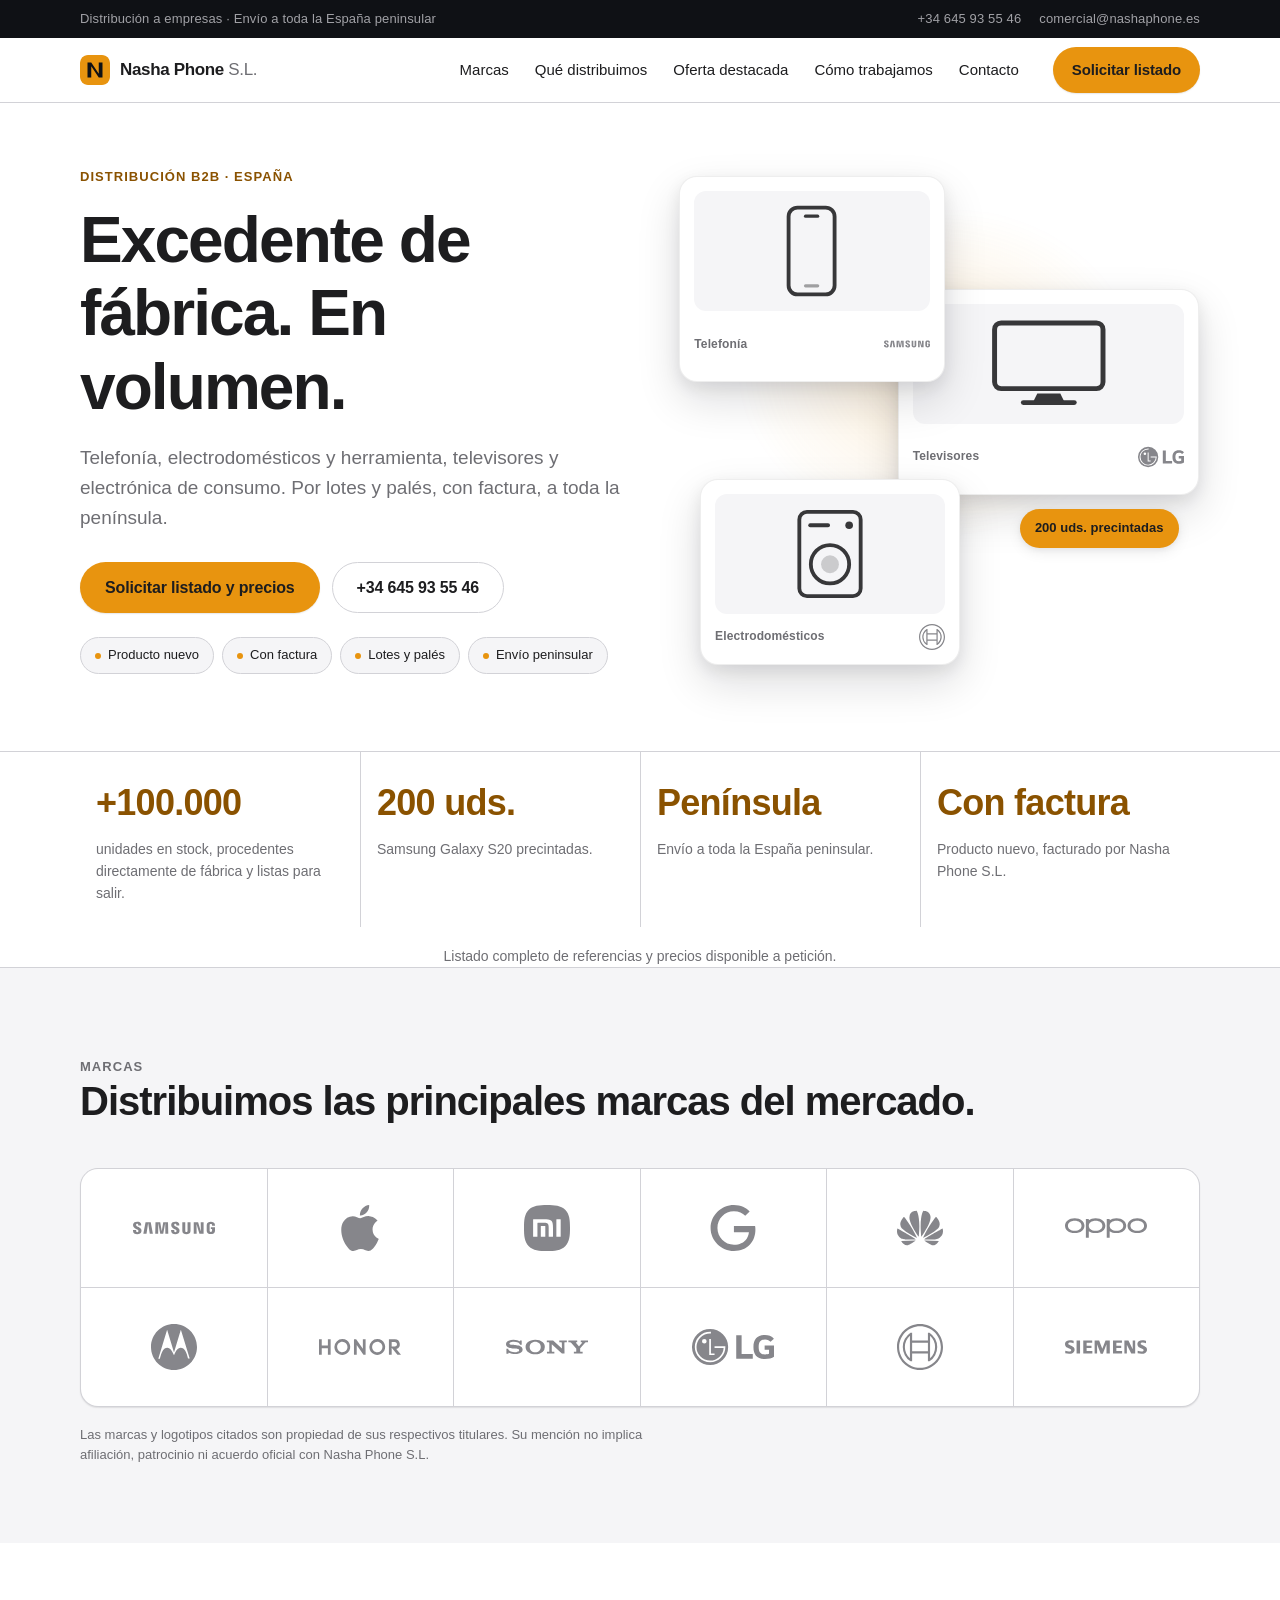
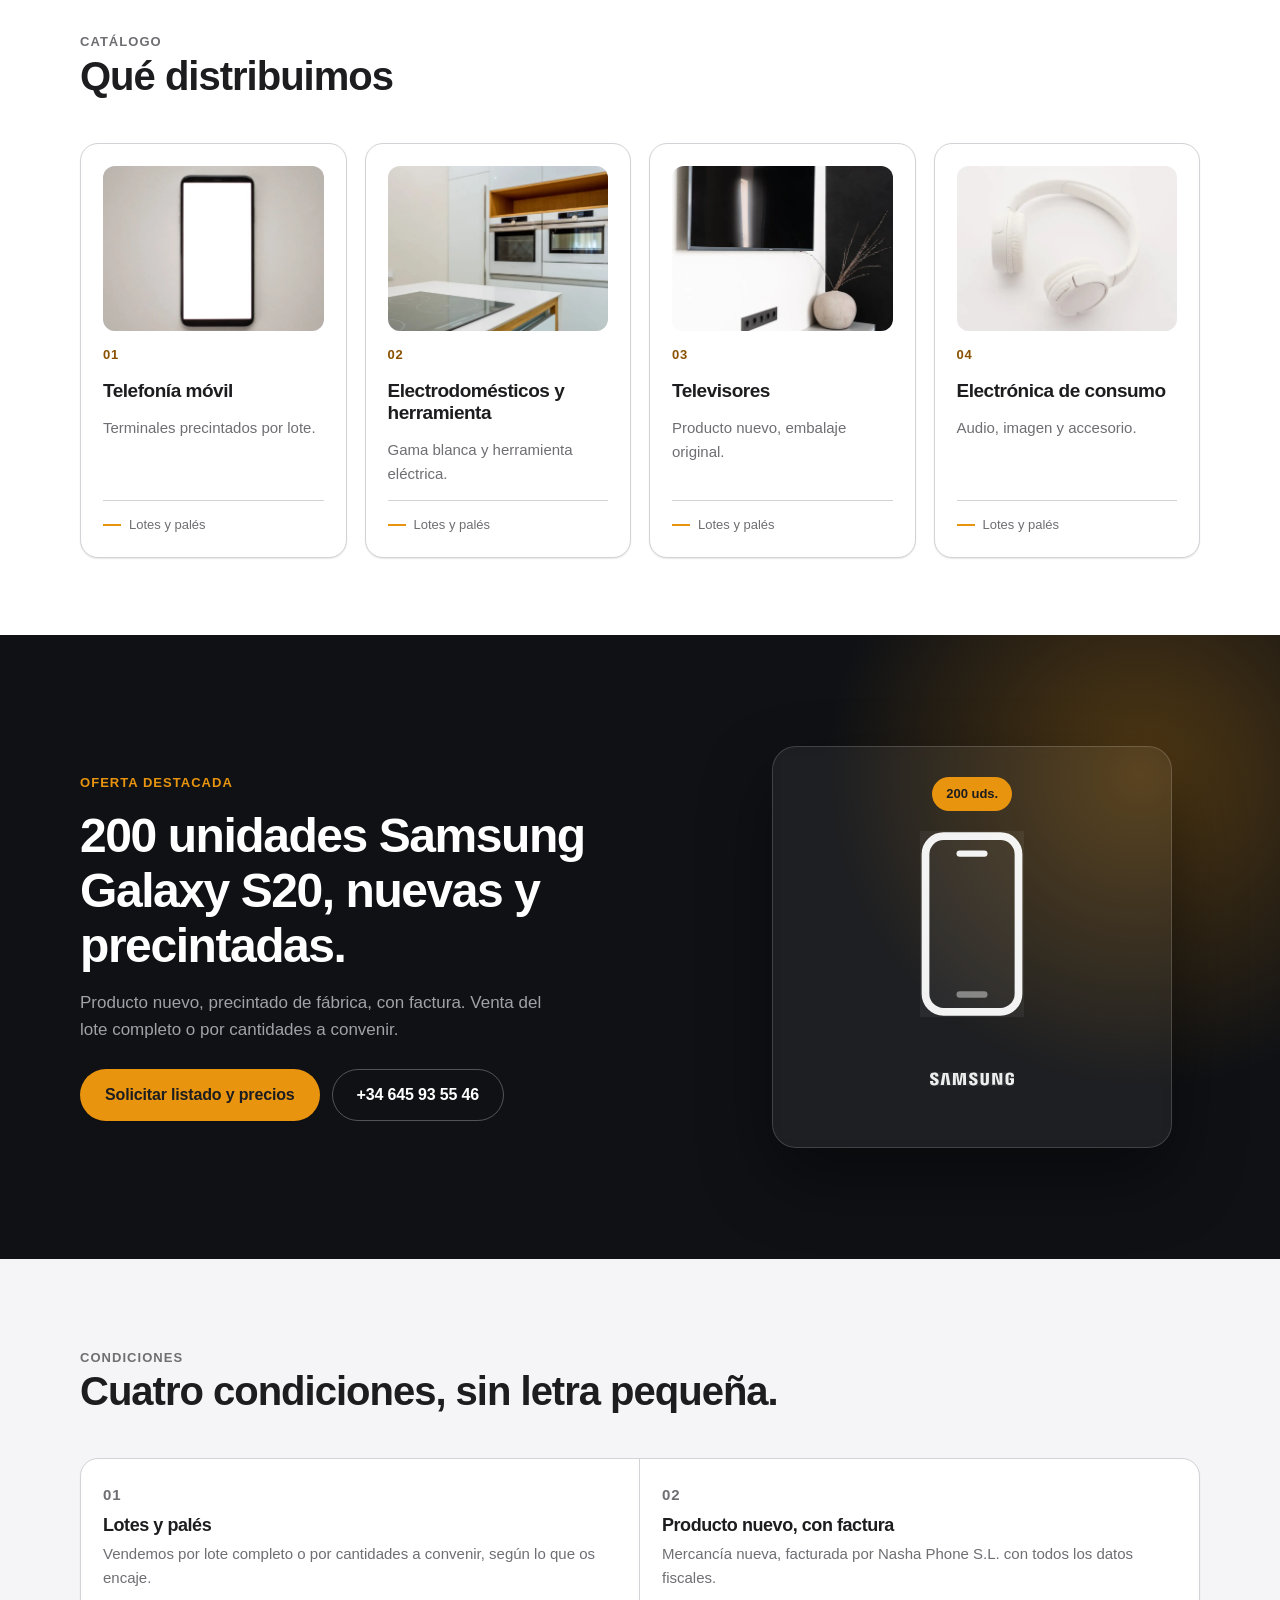
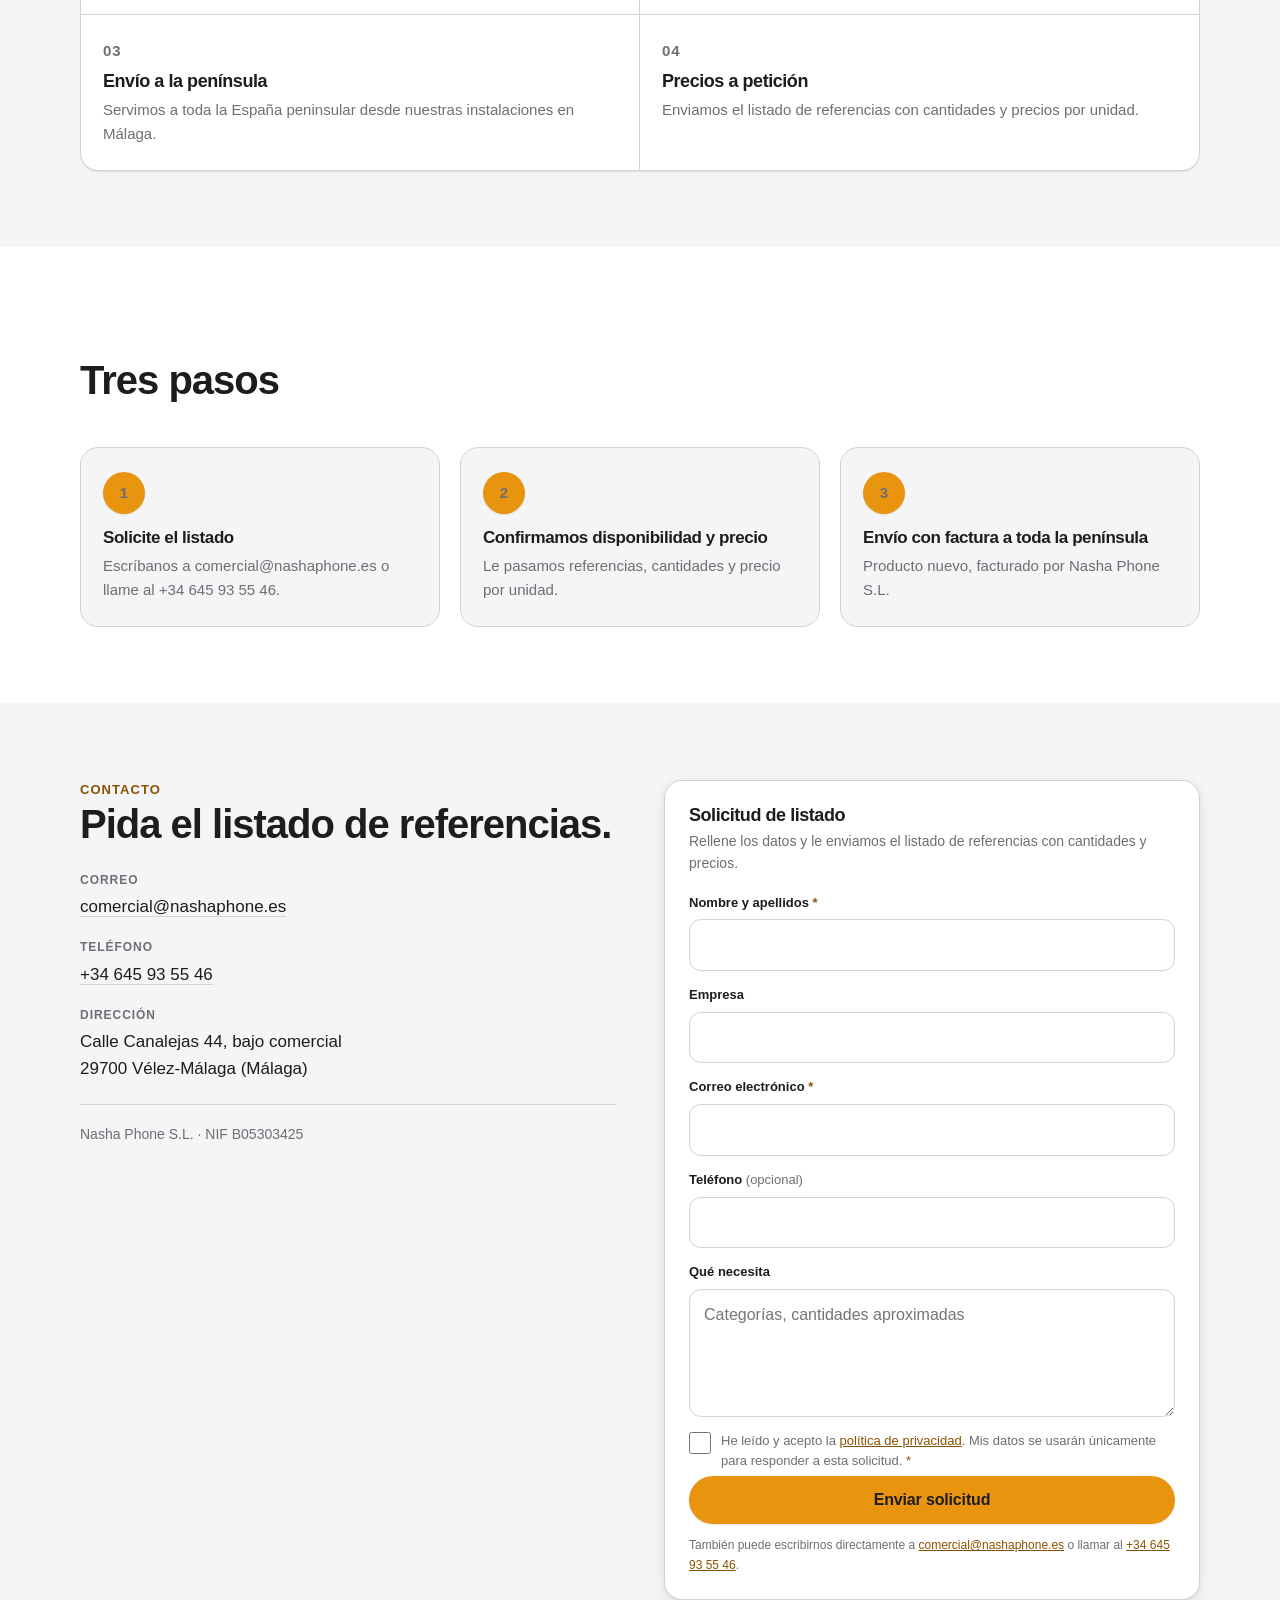
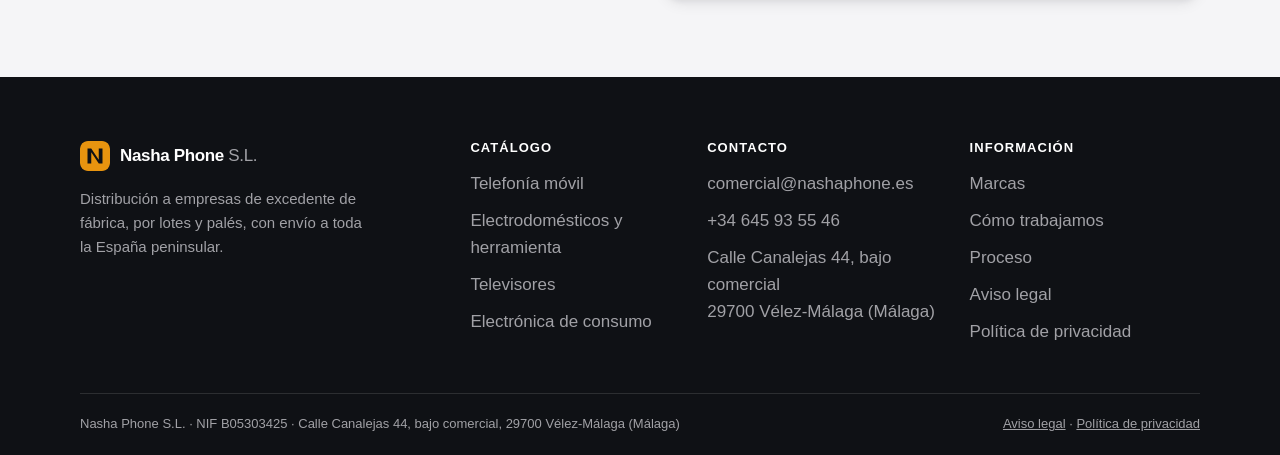
==== index.html @ 33c2cbf5 "Add category photography and a contact form that delivers Two additions. Layout, palette, type and s" ====
<!DOCTYPE html>
<html lang="es">
<head>
<meta charset="utf-8">
<meta name="viewport" content="width=device-width, initial-scale=1">
<title>Nasha Phone S.L. — Excedente de fábrica en volumen | Distribución B2B en España</title>
<meta name="description" content="Distribución B2B de excedente de fábrica en España: telefonía, electrodomésticos y herramienta, televisores y electrónica de consumo. Por lotes y palés, producto nuevo con factura, envío a toda la península.">
<meta name="theme-color" content="#0F1115">
<link rel="icon" href="favicon.svg" type="image/svg+xml">
<link rel="stylesheet" href="styles.css">

<meta property="og:type" content="website">
<meta property="og:locale" content="es_ES">
<meta property="og:site_name" content="Nasha Phone S.L.">
<meta property="og:title" content="Nasha Phone S.L. — Excedente de fábrica. En volumen.">
<meta property="og:description" content="Telefonía, electrodomésticos y herramienta, televisores y electrónica de consumo. Por lotes y palés, con factura, a toda la península.">
<meta property="og:url" content="https://srpeters.github.io/nashaphone-web/">
<meta property="og:image" content="https://srpeters.github.io/nashaphone-web/og-image.png">
<meta property="og:image:width" content="1200">
<meta property="og:image:height" content="630">
<meta property="og:image:alt" content="Nasha Phone S.L., distribución B2B de excedente de fábrica.">
<meta name="twitter:card" content="summary_large_image">

<script>document.documentElement.classList.add('js');</script>
</head>
<body>

<a class="skip-link" href="#main">Saltar al contenido</a>

<svg class="sprite" aria-hidden="true" focusable="false"><defs>
  <symbol id="dev-phone" viewBox="0 0 48 72">
    <rect x="6" y="2" width="36" height="68" rx="7" fill="none" stroke="currentColor" stroke-width="3"/>
    <rect x="18" y="7.5" width="12" height="2.5" rx="1.25" fill="currentColor"/>
    <rect x="18" y="62" width="12" height="2.5" rx="1.25" fill="currentColor" opacity=".45"/>
  </symbol>
  <symbol id="dev-tv" viewBox="0 0 72 56">
    <rect x="3" y="3" width="66" height="40" rx="4" fill="none" stroke="currentColor" stroke-width="3"/>
    <path d="M29 46h14l3 6H26z" fill="currentColor"/>
    <rect x="19" y="50" width="34" height="3" rx="1.5" fill="currentColor"/>
  </symbol>
  <symbol id="dev-washer" viewBox="0 0 56 72">
    <rect x="4" y="3" width="48" height="66" rx="6" fill="none" stroke="currentColor" stroke-width="3"/>
    <circle cx="28" cy="44" r="15" fill="none" stroke="currentColor" stroke-width="3"/>
    <circle cx="28" cy="44" r="7" fill="currentColor" opacity=".22"/>
    <rect x="11" y="12" width="17" height="3" rx="1.5" fill="currentColor"/>
    <circle cx="43" cy="13.5" r="3" fill="currentColor"/>
  </symbol>
</defs></svg>

<div class="utility">
  <div class="wrap utility__inner">
    <span class="utility__claim">Distribución a empresas · Envío a toda la España peninsular</span>
    <span class="utility__links">
      <a href="tel:+34645935546">+34 645 93 55 46</a>
      <a href="mailto:comercial@nashaphone.es">comercial@nashaphone.es</a>
    </span>
  </div>
</div>

<header class="site-header" id="top">
  <div class="wrap site-header__inner">
    <a class="brandmark" href="index.html">
      <svg class="brandmark__glyph" viewBox="0 0 64 64" role="img" aria-label="Nasha Phone">
        <rect width="64" height="64" rx="14" fill="#E8940F"/>
        <path d="M16 48V16h8l16 24V16h8v32h-8L24 24v24z" fill="#0F1115"/>
      </svg>
      <span class="brandmark__text">Nasha Phone <span>S.L.</span></span>
    </a>

    <nav class="site-nav" aria-label="Principal">
      <ul>
        <li><a href="#marcas">Marcas</a></li>
        <li><a href="#categorias">Qué distribuimos</a></li>
        <li><a href="#oferta">Oferta destacada</a></li>
        <li><a href="#condiciones">Cómo trabajamos</a></li>
        <li><a href="#contacto">Contacto</a></li>
      </ul>
    </nav>

    <a class="btn btn--accent btn--sm header-cta" href="#contacto">Solicitar listado</a>

    <button class="nav-toggle" type="button" aria-expanded="false" aria-controls="mobile-nav" aria-label="Abrir menú">
      <span></span>
    </button>
  </div>
  <nav class="mobile-nav wrap" id="mobile-nav" aria-label="Principal (móvil)">
    <a href="#marcas">Marcas</a>
    <a href="#categorias">Qué distribuimos</a>
    <a href="#oferta">Oferta destacada</a>
    <a href="#condiciones">Cómo trabajamos</a>
    <a href="#contacto">Contacto</a>
    <a class="btn btn--accent" href="#contacto">Solicitar listado</a>
  </nav>
</header>

<main id="main">

  <!-- ---------- hero ---------- -->
  <section class="hero">
    <div class="wrap hero__grid">
      <div class="hero__copy">
        <p class="eyebrow reveal">Distribución B2B · España</p>
        <h1 class="reveal">Excedente de fábrica. En volumen.</h1>
        <p class="hero__lead reveal">Telefonía, electrodomésticos y herramienta, televisores y electrónica de consumo. Por lotes y palés, con factura, a toda la península.</p>
        <div class="hero__actions reveal">
          <a class="btn btn--accent" href="#contacto">Solicitar listado y precios</a>
          <a class="btn btn--ghost" href="tel:+34645935546">+34 645 93 55 46</a>
        </div>
        <div class="hero__points reveal">
          <span class="pill">Producto nuevo</span>
          <span class="pill">Con factura</span>
          <span class="pill">Lotes y palés</span>
          <span class="pill">Envío peninsular</span>
        </div>
      </div>

      <div class="hero__visual reveal" aria-hidden="true">
        <div class="pcard pcard--phone">
          <div class="pcard__art"><svg viewBox="0 0 48 72"><use href="#dev-phone"/></svg></div>
          <div class="pcard__foot">
            <span class="pcard__label">Telefonía</span>
            <span class="pcard__logo"><svg class="brand-logo brand-logo--wide" viewBox="0 0 24 24" role="img" aria-label="Samsung"><title>Samsung</title><path d="M19.8166 10.2808l.0459 2.6934h-.023l-.7793-2.6934h-1.2837v3.3925h.8481l-.0458-2.785h.023l.8366 2.785h1.2264v-3.3925zm-16.149 0l-.6418 3.427h.9284l.4699-3.1175h.0229l.4585 3.1174h.9169l-.6304-3.4269zm5.1805 0l-.424 2.6132h-.023l-.424-2.6132H6.5788l-.0688 3.427h.8596l.023-3.0832h.0114l.573 3.0831h.8711l.5731-3.083h.023l.0228 3.083h.8596l-.0802-3.4269zm-7.2664 2.4527c.0343.0802.0229.1949.0114.2522-.0229.1146-.1031.2292-.3324.2292-.2177 0-.3438-.126-.3438-.3095v-.3323H0v.2636c0 .7679.6074.9971 1.2493.9971.6189 0 1.1346-.2178 1.2149-.7794.0458-.298.0114-.4928 0-.5616-.1605-.722-1.467-.9283-1.5588-1.3295-.0114-.0688-.0114-.1375 0-.1834.023-.1146.1032-.2292.3095-.2292.2063 0 .321.126.321.3095v.2063h.8595v-.2407c0-.745-.6762-.8596-1.1576-.8596-.6074 0-1.1117.2063-1.2034.7564-.023.149-.0344.2866.0114.4585.1376.7106 1.364.9169 1.5358 1.3524m11.152 0c.0343.0803.0228.1834.0114.2522-.023.1146-.1032.2292-.3324.2292-.2178 0-.3438-.126-.3438-.3095v-.3323h-.917v.2636c0 .7564.596.9857 1.2379.9857.6189 0 1.1232-.2063 1.2034-.7794.0459-.298.0115-.4814 0-.5616-.1375-.7106-1.4327-.9284-1.5243-1.318-.0115-.0688-.0115-.1376 0-.1835.0229-.1146.1031-.2292.3094-.2292.1948 0 .321.126.321.3095v.2063h.848v-.2407c0-.745-.6647-.8596-1.146-.8596-.6075 0-1.1004.1948-1.192.7564-.023.149-.023.2866.0114.4585.1376.7106 1.341.9054 1.513 1.3524m2.8882.4585c.2407 0 .3094-.1605.3323-.2522.0115-.0343.0115-.0917.0115-.126v-2.533h.871v2.4642c0 .0688 0 .1948-.0114.2292-.0573.6419-.5616.8482-1.192.8482-.6303 0-1.1346-.2063-1.192-.8482 0-.0344-.0114-.1604-.0114-.2292v-2.4642h.871v2.533c0 .0458 0 .0916.0115.126 0 .0917.0688.2522.3095.2522m7.1518-.0344c.2522 0 .3324-.1605.3553-.2522.0115-.0343.0115-.0917.0115-.126v-.4929h-.3553v-.5043H24v.917c0 .0687 0 .1145-.0115.2292-.0573.6303-.596.8481-1.2034.8481-.6075 0-1.1461-.2178-1.2034-.8481-.0115-.1147-.0115-.1605-.0115-.2293v-1.444c0-.0574.0115-.172.0115-.2293.0802-.6419.596-.8482 1.2034-.8482s1.1347.2063 1.2034.8482c.0115.1031.0115.2292.0115.2292v.1146h-.8596v-.1948s0-.0803-.0115-.1261c-.0114-.0802-.0802-.2521-.3438-.2521-.2521 0-.321.1604-.3438.2521-.0115.0458-.0115.1032-.0115.1605v1.5702c0 .0458 0 .0916.0115.126 0 .0917.0917.2522.3323.2522"/></svg></span>
          </div>
        </div>
        <div class="pcard pcard--tv">
          <div class="pcard__art"><svg viewBox="0 0 72 56"><use href="#dev-tv"/></svg></div>
          <div class="pcard__foot">
            <span class="pcard__label">Televisores</span>
            <span class="pcard__logo"><svg class="brand-logo brand-logo--wide" viewBox="0 0 24 24" role="img" aria-label="LG"><title>LG</title><path d="M14.522 14.078h3.27v1.33h-4.847v-6.83h1.577v5.5zm6.74-1.274h1.284v1.195c-.236.09-.698.18-1.137.18-1.42 0-1.893-.721-1.893-2.186 0-1.398.45-2.221 1.869-2.221.791 0 1.24.248 1.612.722l.982-.903c-.6-.855-1.646-1.114-2.629-1.114-2.208 0-3.368 1.205-3.368 3.504 0 2.288 1.047 3.528 3.358 3.528 1.06 0 2.096-.27 2.66-.665V11.53h-2.739v1.274zM5.291 6.709a5.29 5.29 0 1 1 0 10.582 5.291 5.291 0 1 1 0-10.582m3.16 8.457a4.445 4.445 0 0 0 1.31-3.161v-.242l-.22.001H6.596v.494h2.662l-.001.015a3.985 3.985 0 0 1-3.965 3.708 3.95 3.95 0 0 1-2.811-1.165 3.952 3.952 0 0 1-1.164-2.811c0-1.061.414-2.059 1.164-2.81a3.951 3.951 0 0 1 2.81-1.164l.252.003v-.495l-.251-.003a4.475 4.475 0 0 0-4.47 4.469c0 1.194.465 2.316 1.309 3.161a4.444 4.444 0 0 0 3.16 1.31 4.444 4.444 0 0 0 3.162-1.31m-2.91-1.297V9.644H5.04v4.72h1.556v-.495H5.543zm-1.265-3.552a.676.676 0 1 0-.675.674.676.676 0 0 0 .675-.674"/></svg></span>
          </div>
        </div>
        <div class="pcard pcard--appliance">
          <div class="pcard__art"><svg viewBox="0 0 56 72"><use href="#dev-washer"/></svg></div>
          <div class="pcard__foot">
            <span class="pcard__label">Electrodomésticos</span>
            <span class="pcard__logo"><svg class="brand-logo" viewBox="0 0 24 24" role="img" aria-label="Bosch"><title>Bosch</title><path d="M12 0C5.373 0 0 5.373 0 12s5.373 12 12 12 12-5.373 12-12C23.996 5.374 18.626.004 12 0zm0 22.88C5.991 22.88 1.12 18.009 1.12 12S5.991 1.12 12 1.12 22.88 5.991 22.88 12c-.006 6.006-4.874 10.874-10.88 10.88zm4.954-18.374h-.821v4.108h-8.24V4.506h-.847a8.978 8.978 0 0 0 0 14.988h.846v-4.108h8.24v4.108h.822a8.978 8.978 0 0 0 0-14.988zM6.747 17.876a7.86 7.86 0 0 1 0-11.752v11.752zm9.386-3.635h-8.24V9.734h8.24v4.507zm1.12 3.61V6.124a7.882 7.882 0 0 1 0 11.727z"/></svg></span>
          </div>
        </div>
        <span class="hero__badge">200 uds. precintadas</span>
      </div>
    </div>
  </section>

  <!-- ---------- stats ---------- -->
  <section class="stats" aria-label="Datos de stock">
    <div class="wrap">
      <div class="stats__grid">
        <div class="stat reveal">
          <p class="stat__figure">+100.000</p>
          <p class="stat__label">unidades en stock, procedentes directamente de fábrica y listas para salir.</p>
        </div>
        <div class="stat reveal">
          <p class="stat__figure">200 uds.</p>
          <p class="stat__label">Samsung Galaxy S20 precintadas.</p>
        </div>
        <div class="stat reveal">
          <p class="stat__figure">Península</p>
          <p class="stat__label">Envío a toda la España peninsular.</p>
        </div>
        <div class="stat reveal">
          <p class="stat__figure">Con factura</p>
          <p class="stat__label">Producto nuevo, facturado por Nasha Phone S.L.</p>
        </div>
      </div>
      <p class="stats__note">Listado completo de referencias y precios disponible a petición.</p>
    </div>
  </section>

  <!-- ---------- brand wall ---------- -->
  <section class="band band--surface" id="marcas">
    <div class="wrap">
      <div class="band-head">
        <p class="eyebrow reveal">Marcas</p>
        <h2 class="band-title reveal">Distribuimos las principales marcas del mercado.</h2>
      </div>
      <ul class="brand-wall reveal">
        <li class="brand-wall__item"><svg class="brand-logo brand-logo--wide" viewBox="0 0 24 24" role="img" aria-label="Samsung"><title>Samsung</title><path d="M19.8166 10.2808l.0459 2.6934h-.023l-.7793-2.6934h-1.2837v3.3925h.8481l-.0458-2.785h.023l.8366 2.785h1.2264v-3.3925zm-16.149 0l-.6418 3.427h.9284l.4699-3.1175h.0229l.4585 3.1174h.9169l-.6304-3.4269zm5.1805 0l-.424 2.6132h-.023l-.424-2.6132H6.5788l-.0688 3.427h.8596l.023-3.0832h.0114l.573 3.0831h.8711l.5731-3.083h.023l.0228 3.083h.8596l-.0802-3.4269zm-7.2664 2.4527c.0343.0802.0229.1949.0114.2522-.0229.1146-.1031.2292-.3324.2292-.2177 0-.3438-.126-.3438-.3095v-.3323H0v.2636c0 .7679.6074.9971 1.2493.9971.6189 0 1.1346-.2178 1.2149-.7794.0458-.298.0114-.4928 0-.5616-.1605-.722-1.467-.9283-1.5588-1.3295-.0114-.0688-.0114-.1375 0-.1834.023-.1146.1032-.2292.3095-.2292.2063 0 .321.126.321.3095v.2063h.8595v-.2407c0-.745-.6762-.8596-1.1576-.8596-.6074 0-1.1117.2063-1.2034.7564-.023.149-.0344.2866.0114.4585.1376.7106 1.364.9169 1.5358 1.3524m11.152 0c.0343.0803.0228.1834.0114.2522-.023.1146-.1032.2292-.3324.2292-.2178 0-.3438-.126-.3438-.3095v-.3323h-.917v.2636c0 .7564.596.9857 1.2379.9857.6189 0 1.1232-.2063 1.2034-.7794.0459-.298.0115-.4814 0-.5616-.1375-.7106-1.4327-.9284-1.5243-1.318-.0115-.0688-.0115-.1376 0-.1835.0229-.1146.1031-.2292.3094-.2292.1948 0 .321.126.321.3095v.2063h.848v-.2407c0-.745-.6647-.8596-1.146-.8596-.6075 0-1.1004.1948-1.192.7564-.023.149-.023.2866.0114.4585.1376.7106 1.341.9054 1.513 1.3524m2.8882.4585c.2407 0 .3094-.1605.3323-.2522.0115-.0343.0115-.0917.0115-.126v-2.533h.871v2.4642c0 .0688 0 .1948-.0114.2292-.0573.6419-.5616.8482-1.192.8482-.6303 0-1.1346-.2063-1.192-.8482 0-.0344-.0114-.1604-.0114-.2292v-2.4642h.871v2.533c0 .0458 0 .0916.0115.126 0 .0917.0688.2522.3095.2522m7.1518-.0344c.2522 0 .3324-.1605.3553-.2522.0115-.0343.0115-.0917.0115-.126v-.4929h-.3553v-.5043H24v.917c0 .0687 0 .1145-.0115.2292-.0573.6303-.596.8481-1.2034.8481-.6075 0-1.1461-.2178-1.2034-.8481-.0115-.1147-.0115-.1605-.0115-.2293v-1.444c0-.0574.0115-.172.0115-.2293.0802-.6419.596-.8482 1.2034-.8482s1.1347.2063 1.2034.8482c.0115.1031.0115.2292.0115.2292v.1146h-.8596v-.1948s0-.0803-.0115-.1261c-.0114-.0802-.0802-.2521-.3438-.2521-.2521 0-.321.1604-.3438.2521-.0115.0458-.0115.1032-.0115.1605v1.5702c0 .0458 0 .0916.0115.126 0 .0917.0917.2522.3323.2522"/></svg></li>
        <li class="brand-wall__item"><svg class="brand-logo" viewBox="0 0 24 24" role="img" aria-label="Apple"><title>Apple</title><path d="M12.152 6.896c-.948 0-2.415-1.078-3.96-1.04-2.04.027-3.91 1.183-4.961 3.014-2.117 3.675-.546 9.103 1.519 12.09 1.013 1.454 2.208 3.09 3.792 3.039 1.52-.065 2.09-.987 3.935-.987 1.831 0 2.35.987 3.96.948 1.637-.026 2.676-1.48 3.676-2.948 1.156-1.688 1.636-3.325 1.662-3.415-.039-.013-3.182-1.221-3.22-4.857-.026-3.04 2.48-4.494 2.597-4.559-1.429-2.09-3.623-2.324-4.39-2.376-2-.156-3.675 1.09-4.61 1.09zM15.53 3.83c.843-1.012 1.4-2.427 1.245-3.83-1.207.052-2.662.805-3.532 1.818-.78.896-1.454 2.338-1.273 3.714 1.338.104 2.715-.688 3.559-1.701"/></svg></li>
        <li class="brand-wall__item"><svg class="brand-logo" viewBox="0 0 24 24" role="img" aria-label="Xiaomi"><title>Xiaomi</title><path d="M12 0C8.016 0 4.756.255 2.493 2.516.23 4.776 0 8.033 0 12.012c0 3.98.23 7.235 2.494 9.497C4.757 23.77 8.017 24 12 24c3.983 0 7.243-.23 9.506-2.491C23.77 19.247 24 15.99 24 12.012c0-3.984-.233-7.243-2.502-9.504C19.234.252 15.978 0 12 0zM4.906 7.405h5.624c1.47 0 3.007.068 3.764.827.746.746.827 2.233.83 3.676v4.54a.15.15 0 0 1-.152.147h-1.947a.15.15 0 0 1-.152-.148V11.83c-.002-.806-.048-1.634-.464-2.051-.358-.36-1.026-.441-1.72-.458H7.158a.15.15 0 0 0-.151.147v6.98a.15.15 0 0 1-.152.148H4.906a.15.15 0 0 1-.15-.148V7.554a.15.15 0 0 1 .15-.149zm12.131 0h1.949a.15.15 0 0 1 .15.15v8.892a.15.15 0 0 1-.15.148h-1.949a.15.15 0 0 1-.151-.148V7.554a.15.15 0 0 1 .151-.149zM8.92 10.948h2.046c.083 0 .15.066.15.147v5.352a.15.15 0 0 1-.15.148H8.92a.15.15 0 0 1-.152-.148v-5.352a.15.15 0 0 1 .152-.147Z"/></svg></li>
        <li class="brand-wall__item"><svg class="brand-logo" viewBox="0 0 24 24" role="img" aria-label="Google"><title>Google</title><path d="M12.48 10.92v3.28h7.84c-.24 1.84-.853 3.187-1.787 4.133-1.147 1.147-2.933 2.4-6.053 2.4-4.827 0-8.6-3.893-8.6-8.72s3.773-8.72 8.6-8.72c2.6 0 4.507 1.027 5.907 2.347l2.307-2.307C18.747 1.44 16.133 0 12.48 0 5.867 0 .307 5.387.307 12s5.56 12 12.173 12c3.573 0 6.267-1.173 8.373-3.36 2.16-2.16 2.84-5.213 2.84-7.667 0-.76-.053-1.467-.173-2.053H12.48z"/></svg></li>
        <li class="brand-wall__item"><svg class="brand-logo" viewBox="0 0 24 24" role="img" aria-label="Huawei"><title>Huawei</title><path d="M3.67 6.14S1.82 7.91 1.72 9.78v.35c.08 1.51 1.22 2.4 1.22 2.4 1.83 1.79 6.26 4.04 7.3 4.55 0 0 .06.03.1-.01l.02-.04v-.04C7.52 10.8 3.67 6.14 3.67 6.14zM9.65 18.6c-.02-.08-.1-.08-.1-.08l-7.38.26c.8 1.43 2.15 2.53 3.56 2.2.96-.25 3.16-1.78 3.88-2.3.06-.05.04-.09.04-.09zm.08-.78C6.49 15.63.21 12.28.21 12.28c-.15.46-.2.9-.21 1.3v.07c0 1.07.4 1.82.4 1.82.8 1.69 2.34 2.2 2.34 2.2.7.3 1.4.31 1.4.31.12.02 4.4 0 5.54 0 .05 0 .08-.05.08-.05v-.06c0-.03-.03-.05-.03-.05zM9.06 3.19a3.42 3.42 0 00-2.57 3.15v.41c.03.6.16 1.05.16 1.05.66 2.9 3.86 7.65 4.55 8.65.05.05.1.03.1.03a.1.1 0 00.06-.1c1.06-10.6-1.11-13.42-1.11-13.42-.32.02-1.19.23-1.19.23zm8.299 2.27s-.49-1.8-2.44-2.28c0 0-.57-.14-1.17-.22 0 0-2.18 2.81-1.12 13.43.01.07.06.08.06.08.07.03.1-.03.1-.03.72-1.03 3.9-5.76 4.55-8.64 0 0 .36-1.4.02-2.34zm-2.92 13.07s-.07 0-.09.05c0 0-.01.07.03.1.7.51 2.85 2 3.88 2.3 0 0 .16.05.43.06h.14c.69-.02 1.9-.37 3-2.26l-7.4-.25zm7.83-8.41c.14-2.06-1.94-3.97-1.94-3.98 0 0-3.85 4.66-6.67 10.8 0 0-.03.08.02.13l.04.01h.06c1.06-.53 5.46-2.77 7.28-4.54 0 0 1.15-.93 1.21-2.42zm1.52 2.14s-6.28 3.37-9.52 5.55c0 0-.05.04-.03.11 0 0 .03.06.07.06 1.16 0 5.56 0 5.67-.02 0 0 .57-.02 1.27-.29 0 0 1.56-.5 2.37-2.27 0 0 .73-1.45.17-3.14z"/></svg></li>
        <li class="brand-wall__item"><svg class="brand-logo brand-logo--wide" viewBox="0 0 24 24" role="img" aria-label="OPPO"><title>OPPO</title><path d="M2.85 12.786h-.001C1.639 12.774.858 12.2.858 11.321s.781-1.452 1.99-1.465c1.21.013 1.992.588 1.992 1.465s-.782 1.453-1.99 1.465zm.034-3.638h-.073C1.156 9.175 0 10.068 0 11.32s1.156 2.147 2.811 2.174h.073c1.655-.027 2.811-.921 2.811-2.174S4.54 9.175 2.885 9.148zm18.27 3.638c-1.21-.012-1.992-.587-1.992-1.465s.782-1.452 1.991-1.465c1.21.013 1.991.588 1.991 1.465s-.781 1.453-1.99 1.465zm.035-3.638h-.073c-1.655.027-2.811.92-2.811 2.173s1.156 2.147 2.81 2.174h.074C22.844 13.468 24 12.574 24 11.32s-1.156-2.146-2.811-2.173zm-6.126 3.638c-1.21-.012-1.99-.587-1.99-1.465s.78-1.452 1.99-1.465c1.21.013 1.991.588 1.991 1.465s-.781 1.453-1.99 1.465zm.036-3.638h-.073c-.789.013-1.464.222-1.955.574v-.37h-.857v5.5h.857v-1.931c.49.351 1.166.56 1.954.574h.074c1.655-.027 2.81-.921 2.81-2.174s-1.155-2.146-2.81-2.173zm-6.144 3.638c-1.21-.012-1.99-.587-1.99-1.465s.78-1.452 1.99-1.465c1.21.013 1.991.588 1.991 1.465s-.781 1.453-1.99 1.465zm.037-3.638H8.92c-.789.013-1.464.222-1.955.574v-.37h-.856v5.5h.856v-1.931c.491.351 1.166.56 1.955.574a3.728 3.728 0 0 0 .073 0c1.655-.027 2.811-.921 2.811-2.174s-1.156-2.146-2.81-2.173z"/></svg></li>
        <li class="brand-wall__item"><svg class="brand-logo" viewBox="0 0 24 24" role="img" aria-label="Motorola"><title>Motorola</title><path d="M12 0C5.373 0 0 5.373 0 12s5.373 12 12 12 12-5.373 12-12C24.002 5.375 18.632.002 12.007 0H12zm7.327 18.065s-.581-2.627-1.528-4.197c-.514-.857-1.308-1.553-2.368-1.532-.745 0-1.399.423-2.2 1.553-.469.77-.882 1.573-1.235 2.403 0 0-.29-.675-.63-1.343a8.038 8.038 0 0 0-.605-1.049c-.804-1.13-1.455-1.539-2.2-1.553-1.049-.021-1.854.675-2.364 1.528-.948 1.574-1.528 4.197-1.528 4.197h-.864l4.606-15.12 3.56 11.804.024.021.024-.021 3.56-11.804 4.61 15.113h-.862z"/></svg></li>
        <li class="brand-wall__item"><svg class="brand-logo brand-logo--wide" viewBox="0 0 24 24" role="img" aria-label="Honor"><title>Honor</title><path d="M2.601 9.753v1.823H.807V9.753H0v4.498h.807v-1.874h1.794v1.874h.807V9.753h-.807Zm18.671.801h.898c.369 0 .667.297.667.662a.665.665 0 0 1-.667.663h-.898v-1.325Zm-.806-.801v4.498h.806v-2.002l1.68 2.002H24l-1.376-1.64a1.462 1.462 0 0 0-.444-2.858h-1.716.002Zm-7.63-.014v2.807l-1.959-2.807h-.644v4.498h.807v-2.82l1.968 2.82h.633V9.739h-.805Zm-7.532 2.26c0-.832.68-1.506 1.517-1.506A1.51 1.51 0 0 1 8.337 12c0 .832-.679 1.506-1.516 1.506-.403 0-.789-.159-1.073-.441A1.504 1.504 0 0 1 5.304 12v-.001ZM4.497 12c0 .933.566 1.774 1.434 2.132.869.357 1.868.16 2.533-.5.664-.66.863-1.653.503-2.515a2.324 2.324 0 0 0-2.146-1.425 2.316 2.316 0 0 0-2.323 2.307L4.497 12Zm11.04-.001a1.513 1.513 0 0 1 1.518-1.506c.838 0 1.516.675 1.516 1.507a1.513 1.513 0 0 1-1.518 1.506c-.402 0-.788-.159-1.072-.441a1.5 1.5 0 0 1-.444-1.066ZM14.73 12c0 .933.566 1.774 1.434 2.132.868.357 1.868.16 2.532-.5.665-.66.864-1.653.504-2.515a2.325 2.325 0 0 0-2.147-1.425 2.316 2.316 0 0 0-2.323 2.307V12Z"/></svg></li>
        <li class="brand-wall__item"><svg class="brand-logo brand-logo--wide" viewBox="0 0 24 24" role="img" aria-label="Sony"><title>Sony</title><path d="M8.5505 9.8881c.921 0 1.6574.2303 2.2209.7423.3848.3485.5999.8454.5939 1.3665a1.9081 1.9081 0 0 1-.5939 1.3726c-.5272.4848-1.3483.7423-2.221.7423-.8725 0-1.6785-.2575-2.2148-.7423-.3908-.3485-.609-.8484-.603-1.3726 0-.518.2182-1.015.603-1.3665.5-.4545 1.3847-.7423 2.2149-.7423zm.003 3.6692c.4606 0 .8878-.1606 1.1878-.4575.2999-.2999.4332-.6605.4332-1.1029 0-.4242-.1484-.821-.4333-1.1029-.2938-.2908-.7332-.4545-1.1877-.4545s-.8938.1637-1.1907.4545c-.2848.2818-.4333.6787-.4333 1.103-.006.409.1485.806.4333 1.1029.2969.2939.7332.4575 1.1907.4575zm-4.8418-1.9665c.1605.0424.315.094.4666.1636a1.352 1.352 0 0 1 .3787.2576c.197.206.309.4817.306.7665a.9643.9643 0 0 1-.3787.7788 2.0662 2.0662 0 0 1-.709.3485 3.7231 3.7231 0 0 1-1.1938.1697c-.352 0-.5467-.0406-.8138-.0962l-.077-.016c-.294-.0666-.5817-.1575-.8575-.2787a.0695.0695 0 0 0-.0424-.0121c-.0454 0-.0818.0394-.0818.0848v.203H.1212v-1.4786h.5242a.7559.7559 0 0 0 .1363.418c.2121.2607.4394.3607.6575.4395.3666.1212.7514.1848 1.1362.1969.5526 0 .8756-.134.9455-.163l.009-.0037.0062-.0023c.0616-.0226.3119-.1143.3119-.3916 0-.2743-.2338-.334-.387-.373l-.022-.0058c-.1708-.046-.562-.0872-.9897-.1323l-.1526-.016c-.4848-.0515-.9696-.1273-1.1968-.1758-.4977-.1097-.6942-.2917-.816-.4045l-.0082-.0076A1.0192 1.0192 0 0 1 0 11.1608c0-.497.3394-.797.7575-.9817.4454-.2.9756-.288 1.4392-.288.8211.0031 1.4877.2697 1.727.394.097.0515.1455-.0121.1455-.0606v-.1484h.5272v1.2876h-.4727a.9056.9056 0 0 0-.2939-.4909 1.289 1.289 0 0 0-.297-.1787c-.3968-.1667-.821-.2515-1.2513-.2455-.4423 0-.8665.085-1.0786.2153-.1333.0818-.2.1848-.2.306 0 .1727.1454.2424.2182.2636.1967.0597.6328.103.972.1369.0736.0073.1426.0142.2036.0206.3272.0334 1.012.1243 1.315.2zm18.1673-.9966v-.4787H24v.4696h-.4757c-.1727 0-.2424.0334-.3727.1788l-1.4271 1.63a.098.098 0 0 0-.0182.0698v.7423a1.106 1.106 0 0 0 .0121.103.1496.1496 0 0 0 .1.0909.9368.9368 0 0 0 .1303.009h.4848v.4698h-2.5724v-.4697h.4606a.9343.9343 0 0 0 .1302-.0091.1627.1627 0 0 0 .1031-.091.5626.5626 0 0 0 .009-.1v-.7422c0-.0242 0-.0242-.0333-.0636a606.7592 606.7592 0 0 0-1.4119-1.6028c-.0758-.0788-.2061-.2061-.406-.2061h-.4576v-.4696h2.5876v.4696h-.3121c-.0697 0-.1182.0697-.0576.1455 0 0 .8696 1.0392.8787 1.0513.0091.0122.0152.0122.0273.003.0121-.009.8938-1.0453.8999-1.0543a.0912.0912 0 0 0-.0182-.1273.1095.1095 0 0 0-.0606-.0182zm-6.284-.0031h.4848c.2212 0 .2606.0848.2636.2909l.0273 1.5664-2.5815-2.324H11.944v.4697h.412c.297 0 .3182.1636.3182.309v2.2138c.0004.1285.0009.295-.1818.295h-.506v.4667h2.1634v-.4697h-.5273c-.212 0-.2211-.097-.2242-.303v-1.8816l2.9724 2.6511h.7575l-.0394-2.9966c.003-.218.0182-.2908.2424-.2908h.4726v-.4697H15.595Z"/></svg></li>
        <li class="brand-wall__item"><svg class="brand-logo brand-logo--wide" viewBox="0 0 24 24" role="img" aria-label="LG"><title>LG</title><path d="M14.522 14.078h3.27v1.33h-4.847v-6.83h1.577v5.5zm6.74-1.274h1.284v1.195c-.236.09-.698.18-1.137.18-1.42 0-1.893-.721-1.893-2.186 0-1.398.45-2.221 1.869-2.221.791 0 1.24.248 1.612.722l.982-.903c-.6-.855-1.646-1.114-2.629-1.114-2.208 0-3.368 1.205-3.368 3.504 0 2.288 1.047 3.528 3.358 3.528 1.06 0 2.096-.27 2.66-.665V11.53h-2.739v1.274zM5.291 6.709a5.29 5.29 0 1 1 0 10.582 5.291 5.291 0 1 1 0-10.582m3.16 8.457a4.445 4.445 0 0 0 1.31-3.161v-.242l-.22.001H6.596v.494h2.662l-.001.015a3.985 3.985 0 0 1-3.965 3.708 3.95 3.95 0 0 1-2.811-1.165 3.952 3.952 0 0 1-1.164-2.811c0-1.061.414-2.059 1.164-2.81a3.951 3.951 0 0 1 2.81-1.164l.252.003v-.495l-.251-.003a4.475 4.475 0 0 0-4.47 4.469c0 1.194.465 2.316 1.309 3.161a4.444 4.444 0 0 0 3.16 1.31 4.444 4.444 0 0 0 3.162-1.31m-2.91-1.297V9.644H5.04v4.72h1.556v-.495H5.543zm-1.265-3.552a.676.676 0 1 0-.675.674.676.676 0 0 0 .675-.674"/></svg></li>
        <li class="brand-wall__item"><svg class="brand-logo" viewBox="0 0 24 24" role="img" aria-label="Bosch"><title>Bosch</title><path d="M12 0C5.373 0 0 5.373 0 12s5.373 12 12 12 12-5.373 12-12C23.996 5.374 18.626.004 12 0zm0 22.88C5.991 22.88 1.12 18.009 1.12 12S5.991 1.12 12 1.12 22.88 5.991 22.88 12c-.006 6.006-4.874 10.874-10.88 10.88zm4.954-18.374h-.821v4.108h-8.24V4.506h-.847a8.978 8.978 0 0 0 0 14.988h.846v-4.108h8.24v4.108h.822a8.978 8.978 0 0 0 0-14.988zM6.747 17.876a7.86 7.86 0 0 1 0-11.752v11.752zm9.386-3.635h-8.24V9.734h8.24v4.507zm1.12 3.61V6.124a7.882 7.882 0 0 1 0 11.727z"/></svg></li>
        <li class="brand-wall__item"><svg class="brand-logo brand-logo--wide" viewBox="0 0 24 24" role="img" aria-label="Siemens"><title>Siemens</title><path d="M1.478 10.016c.24 0 .59.046 1.046.14v.726a2.465 2.465 0 0 0-.946-.213c-.41 0-.615.118-.615.354 0 .088.041.16.124.216.069.045.258.14.568.286.446.208.743.388.89.541.176.182.264.417.264.705 0 .415-.172.73-.516.949-.279.176-.64.264-1.085.264-.375 0-.753-.046-1.133-.139v-.755c.41.135.774.203 1.09.203.437 0 .655-.121.655-.362a.302.302 0 0 0-.095-.227c-.065-.065-.232-.155-.5-.27-.481-.208-.795-.384-.94-.53a.999.999 0 0 1-.284-.73c0-.377.137-.666.413-.864.272-.196.626-.294 1.064-.294zm21.19 0c.246 0 .565.04.956.123l.09.016v.727a2.471 2.471 0 0 0-.948-.213c-.409 0-.612.118-.612.354 0 .088.04.16.123.216.066.043.256.139.57.286.443.208.74.388.889.541.176.182.264.417.264.705 0 .415-.172.73-.514.949-.28.176-.643.264-1.087.264-.376 0-.754-.046-1.134-.139v-.755c.407.135.77.203 1.09.203.437 0 .655-.121.655-.362 0-.09-.03-.166-.092-.227-.066-.065-.233-.155-.503-.27-.48-.206-.793-.382-.94-.53a.997.997 0 0 1-.284-.732c0-.376.137-.664.413-.862.272-.196.627-.294 1.064-.294zm-12.674.066l.92 2.444.942-2.444h1.257v3.825h-.968v-2.708l-1.072 2.747h-.632l-1.052-2.747v2.708H8.67v-3.825zm-5.587 0v3.825H3.386v-3.825zm3.554 0v.692H6.327v.864H7.75v.63H6.327v.908h1.677v.73h-2.66v-3.824zm8.707 0v.692h-1.634v.864h1.422v.63h-1.422v.908h1.677v.73H14.05v-3.824zm1.898 0l1.255 2.56v-2.56h.719v3.825h-1.15l-1.288-2.595v2.595h-.72v-3.825z"/></svg></li>
      </ul>
      <p class="brand-note reveal">Las marcas y logotipos citados son propiedad de sus respectivos titulares. Su mención no implica afiliación, patrocinio ni acuerdo oficial con Nasha Phone S.L.</p>
    </div>
  </section>

  <!-- ---------- categories ---------- -->
  <section class="band" id="categorias">
    <div class="wrap">
      <div class="band-head">
        <p class="eyebrow reveal">Catálogo</p>
        <h2 class="band-title reveal">Qué distribuimos</h2>
      </div>
      <div class="cards">
        <article class="card reveal">
          <div class="card__art">
            <picture>
              <source srcset="assets/img/telefonia.webp" type="image/webp">
              <img src="assets/img/telefonia.jpg" width="900" height="675"
                   loading="lazy" decoding="async"
                   alt="Teléfono móvil nuevo, con la pantalla en blanco, sobre un fondo neutro.">
            </picture>
          </div>
          <p class="card__num">01</p>
          <h3>Telefonía móvil</h3>
          <p class="card__text">Terminales precintados por lote.</p>
          <div class="card__rule"></div>
          <p class="card__foot">Lotes y palés</p>
        </article>
        <article class="card reveal">
          <div class="card__art">
            <picture>
              <source srcset="assets/img/electrodomesticos.webp" type="image/webp">
              <img src="assets/img/electrodomesticos.jpg" width="900" height="675"
                   loading="lazy" decoding="async"
                   alt="Hornos y placa de cocina empotrados, nuevos, en una cocina blanca.">
            </picture>
          </div>
          <p class="card__num">02</p>
          <h3>Electrodomésticos y herramienta</h3>
          <p class="card__text">Gama blanca y herramienta eléctrica.</p>
          <div class="card__rule"></div>
          <p class="card__foot">Lotes y palés</p>
        </article>
        <article class="card reveal">
          <div class="card__art">
            <picture>
              <source srcset="assets/img/televisores.webp" type="image/webp">
              <img src="assets/img/televisores.jpg" width="900" height="675"
                   loading="lazy" decoding="async"
                   alt="Televisor de pantalla plana apagado, montado en una pared clara.">
            </picture>
          </div>
          <p class="card__num">03</p>
          <h3>Televisores</h3>
          <p class="card__text">Producto nuevo, embalaje original.</p>
          <div class="card__rule"></div>
          <p class="card__foot">Lotes y palés</p>
        </article>
        <article class="card reveal">
          <div class="card__art">
            <picture>
              <source srcset="assets/img/electronica.webp" type="image/webp">
              <img src="assets/img/electronica.jpg" width="900" height="675"
                   loading="lazy" decoding="async"
                   alt="Auriculares de diadema blancos sobre un fondo claro.">
            </picture>
          </div>
          <p class="card__num">04</p>
          <h3>Electrónica de consumo</h3>
          <p class="card__text">Audio, imagen y accesorio.</p>
          <div class="card__rule"></div>
          <p class="card__foot">Lotes y palés</p>
        </article>
      </div>
    </div>
  </section>

  <!-- ---------- featured offer ---------- -->
  <section class="band band--ink offer" id="oferta">
    <div class="wrap offer__grid">
      <div>
        <p class="eyebrow eyebrow--on-dark reveal">Oferta destacada</p>
        <h2 class="reveal">200 unidades Samsung Galaxy S20, nuevas y precintadas.</h2>
        <p class="offer__sub reveal">Producto nuevo, precintado de fábrica, con factura. Venta del lote completo o por cantidades a convenir.</p>
        <div class="offer__actions reveal">
          <a class="btn btn--accent" href="#contacto">Solicitar listado y precios</a>
          <a class="btn btn--ghost-dark" href="tel:+34645935546">+34 645 93 55 46</a>
        </div>
      </div>
      <div class="offer__art reveal" aria-hidden="true">
        <div class="offer__frame">
          <span class="offer__tag">200 uds.</span>
          <svg class="device" viewBox="0 0 48 72"><use href="#dev-phone"/></svg>
          <svg class="brand-logo brand-logo--wide" viewBox="0 0 24 24" role="img" aria-label="Samsung"><title>Samsung</title><path d="M19.8166 10.2808l.0459 2.6934h-.023l-.7793-2.6934h-1.2837v3.3925h.8481l-.0458-2.785h.023l.8366 2.785h1.2264v-3.3925zm-16.149 0l-.6418 3.427h.9284l.4699-3.1175h.0229l.4585 3.1174h.9169l-.6304-3.4269zm5.1805 0l-.424 2.6132h-.023l-.424-2.6132H6.5788l-.0688 3.427h.8596l.023-3.0832h.0114l.573 3.0831h.8711l.5731-3.083h.023l.0228 3.083h.8596l-.0802-3.4269zm-7.2664 2.4527c.0343.0802.0229.1949.0114.2522-.0229.1146-.1031.2292-.3324.2292-.2177 0-.3438-.126-.3438-.3095v-.3323H0v.2636c0 .7679.6074.9971 1.2493.9971.6189 0 1.1346-.2178 1.2149-.7794.0458-.298.0114-.4928 0-.5616-.1605-.722-1.467-.9283-1.5588-1.3295-.0114-.0688-.0114-.1375 0-.1834.023-.1146.1032-.2292.3095-.2292.2063 0 .321.126.321.3095v.2063h.8595v-.2407c0-.745-.6762-.8596-1.1576-.8596-.6074 0-1.1117.2063-1.2034.7564-.023.149-.0344.2866.0114.4585.1376.7106 1.364.9169 1.5358 1.3524m11.152 0c.0343.0803.0228.1834.0114.2522-.023.1146-.1032.2292-.3324.2292-.2178 0-.3438-.126-.3438-.3095v-.3323h-.917v.2636c0 .7564.596.9857 1.2379.9857.6189 0 1.1232-.2063 1.2034-.7794.0459-.298.0115-.4814 0-.5616-.1375-.7106-1.4327-.9284-1.5243-1.318-.0115-.0688-.0115-.1376 0-.1835.0229-.1146.1031-.2292.3094-.2292.1948 0 .321.126.321.3095v.2063h.848v-.2407c0-.745-.6647-.8596-1.146-.8596-.6075 0-1.1004.1948-1.192.7564-.023.149-.023.2866.0114.4585.1376.7106 1.341.9054 1.513 1.3524m2.8882.4585c.2407 0 .3094-.1605.3323-.2522.0115-.0343.0115-.0917.0115-.126v-2.533h.871v2.4642c0 .0688 0 .1948-.0114.2292-.0573.6419-.5616.8482-1.192.8482-.6303 0-1.1346-.2063-1.192-.8482 0-.0344-.0114-.1604-.0114-.2292v-2.4642h.871v2.533c0 .0458 0 .0916.0115.126 0 .0917.0688.2522.3095.2522m7.1518-.0344c.2522 0 .3324-.1605.3553-.2522.0115-.0343.0115-.0917.0115-.126v-.4929h-.3553v-.5043H24v.917c0 .0687 0 .1145-.0115.2292-.0573.6303-.596.8481-1.2034.8481-.6075 0-1.1461-.2178-1.2034-.8481-.0115-.1147-.0115-.1605-.0115-.2293v-1.444c0-.0574.0115-.172.0115-.2293.0802-.6419.596-.8482 1.2034-.8482s1.1347.2063 1.2034.8482c.0115.1031.0115.2292.0115.2292v.1146h-.8596v-.1948s0-.0803-.0115-.1261c-.0114-.0802-.0802-.2521-.3438-.2521-.2521 0-.321.1604-.3438.2521-.0115.0458-.0115.1032-.0115.1605v1.5702c0 .0458 0 .0916.0115.126 0 .0917.0917.2522.3323.2522"/></svg>
        </div>
      </div>
    </div>
  </section>

  <!-- ---------- conditions ---------- -->
  <section class="band band--surface" id="condiciones">
    <div class="wrap">
      <div class="band-head">
        <p class="eyebrow reveal">Condiciones</p>
        <h2 class="band-title reveal">Cuatro condiciones, sin letra pequeña.</h2>
      </div>
      <div class="panel reveal">
        <div class="cell">
          <p class="cell__num">01</p>
          <h3>Lotes y palés</h3>
          <p>Vendemos por lote completo o por cantidades a convenir, según lo que os encaje.</p>
        </div>
        <div class="cell">
          <p class="cell__num">02</p>
          <h3>Producto nuevo, con factura</h3>
          <p>Mercancía nueva, facturada por Nasha Phone S.L. con todos los datos fiscales.</p>
        </div>
        <div class="cell">
          <p class="cell__num">03</p>
          <h3>Envío a la península</h3>
          <p>Servimos a toda la España peninsular desde nuestras instalaciones en Málaga.</p>
        </div>
        <div class="cell">
          <p class="cell__num">04</p>
          <h3>Precios a petición</h3>
          <p>Enviamos el listado de referencias con cantidades y precios por unidad.</p>
        </div>
      </div>
    </div>
  </section>

  <!-- ---------- process ---------- -->
  <section class="band" id="proceso">
    <div class="wrap">
      <div class="band-head">
        <p class="eyebrow reveal">Proceso</p>
        <h2 class="band-title reveal">Tres pasos</h2>
      </div>
      <ol class="steps">
        <li class="step reveal">
          <p class="step__num" aria-hidden="true">1</p>
          <h3>Solicite el listado</h3>
          <p>Escríbanos a comercial@nashaphone.es o llame al +34 645 93 55 46.</p>
        </li>
        <li class="step reveal">
          <p class="step__num" aria-hidden="true">2</p>
          <h3>Confirmamos disponibilidad y precio</h3>
          <p>Le pasamos referencias, cantidades y precio por unidad.</p>
        </li>
        <li class="step reveal">
          <p class="step__num" aria-hidden="true">3</p>
          <h3>Envío con factura a toda la península</h3>
          <p>Producto nuevo, facturado por Nasha Phone S.L.</p>
        </li>
      </ol>
    </div>
  </section>

  <!-- ---------- contact ---------- -->
  <section class="band band--surface" id="contacto">
    <div class="wrap contact__grid">
      <div>
        <p class="eyebrow reveal">Contacto</p>
        <h2 class="band-title reveal">Pida el listado de referencias.</h2>
        <div class="contact__list reveal">
          <div class="contact__row">
            <span class="contact__key">Correo</span>
            <span class="contact__value"><a href="mailto:comercial@nashaphone.es">comercial@nashaphone.es</a></span>
          </div>
          <div class="contact__row">
            <span class="contact__key">Teléfono</span>
            <span class="contact__value"><a href="tel:+34645935546">+34 645 93 55 46</a></span>
          </div>
          <div class="contact__row">
            <span class="contact__key">Dirección</span>
            <address class="contact__value">Calle Canalejas 44, bajo comercial<br>29700 Vélez-Málaga (Málaga)</address>
          </div>
        </div>
        <p class="contact__legal reveal">Nasha Phone S.L. · NIF B05303425</p>
      </div>

      <form class="enquiry reveal" id="enquiry" action="https://api.web3forms.com/submit" method="POST" novalidate>
        <!-- Web3Forms access key. It is public by design: it only permits
             sending mail to the inbox it was issued for, and grants no
             access to anything. Replace the placeholder with the real key
             from web3forms.com and the form starts delivering. -->
        <input type="hidden" name="access_key" value="PEGAR-AQUI-LA-ACCESS-KEY-DE-WEB3FORMS">
        <input type="hidden" name="subject" value="Solicitud de listado desde la web">
        <input type="hidden" name="from_name" value="Web Nasha Phone">

        <!-- Honeypot: hidden from sighted users and from screen readers.
             A bot fills it, a person never can. -->
        <input type="checkbox" name="botcheck" class="hp" tabindex="-1" autocomplete="off" aria-hidden="true">

        <h3>Solicitud de listado</h3>
        <p class="enquiry__hint">Rellene los datos y le enviamos el listado de referencias con cantidades y precios.</p>

        <div class="field">
          <label for="f-name">Nombre y apellidos <span class="req" aria-hidden="true">*</span></label>
          <input id="f-name" name="nombre" type="text" autocomplete="name" required
                 aria-required="true" aria-describedby="e-name">
          <p class="field__error" id="e-name" hidden></p>
        </div>
        <div class="field">
          <label for="f-company">Empresa</label>
          <input id="f-company" name="empresa" type="text" autocomplete="organization">
        </div>
        <div class="field">
          <label for="f-email">Correo electrónico <span class="req" aria-hidden="true">*</span></label>
          <input id="f-email" name="correo" type="email" autocomplete="email" inputmode="email" required
                 aria-required="true" aria-describedby="e-email">
          <p class="field__error" id="e-email" hidden></p>
        </div>
        <div class="field">
          <label for="f-phone">Teléfono <span class="field__opt">(opcional)</span></label>
          <input id="f-phone" name="telefono" type="tel" autocomplete="tel" inputmode="tel">
        </div>
        <div class="field">
          <label for="f-msg">Qué necesita</label>
          <textarea id="f-msg" name="mensaje" rows="4" placeholder="Categorías, cantidades aproximadas"></textarea>
        </div>

        <div class="consent">
          <input id="f-consent" name="consentimiento" type="checkbox" value="si" required
                 aria-required="true" aria-describedby="e-consent">
          <label for="f-consent">He leído y acepto la <a href="politica-privacidad.html">política de privacidad</a>. Mis datos se usarán únicamente para responder a esta solicitud. <span class="req" aria-hidden="true">*</span></label>
        </div>
        <p class="field__error" id="e-consent" hidden></p>

        <button class="btn btn--accent" type="submit" id="enquiry-submit">Enviar solicitud</button>
        <p class="form-status" id="form-status" role="status" aria-live="polite" hidden></p>
        <p class="enquiry__note">También puede escribirnos directamente a <a href="mailto:comercial@nashaphone.es">comercial@nashaphone.es</a> o llamar al <a href="tel:+34645935546">+34 645 93 55 46</a>.</p>
      </form>
    </div>
  </section>

</main>

<footer class="site-footer">
  <div class="wrap">
    <div class="footer__grid">
      <div class="footer">
        <a class="brandmark" href="index.html">
          <svg class="brandmark__glyph" viewBox="0 0 64 64" role="img" aria-label="Nasha Phone">
            <rect width="64" height="64" rx="14" fill="#E8940F"/>
            <path d="M16 48V16h8l16 24V16h8v32h-8L24 24v24z" fill="#0F1115"/>
          </svg>
          <span class="brandmark__text">Nasha Phone <span>S.L.</span></span>
        </a>
        <p class="footer__about" style="margin-top:16px">Distribución a empresas de excedente de fábrica, por lotes y palés, con envío a toda la España peninsular.</p>
      </div>
      <div class="footer">
        <h4>Catálogo</h4>
        <ul>
          <li><a href="#categorias">Telefonía móvil</a></li>
          <li><a href="#categorias">Electrodomésticos y herramienta</a></li>
          <li><a href="#categorias">Televisores</a></li>
          <li><a href="#categorias">Electrónica de consumo</a></li>
        </ul>
      </div>
      <div class="footer">
        <h4>Contacto</h4>
        <ul>
          <li><a href="mailto:comercial@nashaphone.es">comercial@nashaphone.es</a></li>
          <li><a href="tel:+34645935546">+34 645 93 55 46</a></li>
          <li><address>Calle Canalejas 44, bajo comercial<br>29700 Vélez-Málaga (Málaga)</address></li>
        </ul>
      </div>
      <div class="footer">
        <h4>Información</h4>
        <ul>
          <li><a href="#marcas">Marcas</a></li>
          <li><a href="#condiciones">Cómo trabajamos</a></li>
          <li><a href="#proceso">Proceso</a></li>
          <li><a href="aviso-legal.html">Aviso legal</a></li>
          <li><a href="politica-privacidad.html">Política de privacidad</a></li>
        </ul>
      </div>
    </div>
    <div class="footer__bottom">
      <span>Nasha Phone S.L. · NIF B05303425 · Calle Canalejas 44, bajo comercial, 29700 Vélez-Málaga (Málaga)</span>
      <span><a href="aviso-legal.html">Aviso legal</a> · <a href="politica-privacidad.html">Política de privacidad</a></span>
    </div>
  </div>
</footer>

<script src="main.js"></script>
</body>
</html>
---- styles.css ----
/* Nasha Phone S.L. — corporate build. Hand-written, no build step, no
   dependencies, no external requests. Mobile first: base rules target
   390px, media queries scale up. See DESIGN.md. */

:root {
  --white: #FFFFFF;
  --surface: #F5F5F7;
  --ink: #0F1115;
  --text: #1D1D1F;
  --muted: #6E6E73;
  --hairline: #D2D2D7;
  --accent: #E8940F;        /* fills only: 2.42:1 on white, never text */
  --accent-ink: #8A5200;    /* amber as text on light: 6.39:1 */
  --logo-grey: #86868B;
  --on-dark-muted: #A1A1A6;

  --wrap: 1200px;
  --gutter: 20px;
  --band: clamp(48px, 6vw, 88px);
  --radius: 18px;
  --radius-sm: 12px;

  --font: -apple-system, BlinkMacSystemFont, "SF Pro Display", "SF Pro Text",
          "Inter", "Helvetica Neue", Helvetica, Arial, sans-serif;

  --shadow-sm: 0 1px 2px rgba(15,17,21,.06), 0 1px 1px rgba(15,17,21,.04);
  --shadow-md: 0 4px 14px rgba(15,17,21,.08), 0 2px 5px rgba(15,17,21,.05);
  --shadow-lg: 0 18px 44px rgba(15,17,21,.14), 0 6px 16px rgba(15,17,21,.08);
  --ease: cubic-bezier(.22,.61,.36,1);
}

*, *::before, *::after { box-sizing: border-box; }

html { -webkit-text-size-adjust: 100%; scroll-behavior: smooth; scroll-padding-top: 92px; }

body {
  margin: 0;
  background: var(--white);
  color: var(--text);
  font-family: var(--font);
  font-size: 1.0625rem;
  line-height: 1.6;
  -webkit-font-smoothing: antialiased;
}

h1, h2, h3, h4 { margin: 0; font-weight: 700; letter-spacing: -0.025em; line-height: 1.15; }
p { margin: 0; }
ul, ol { margin: 0; padding: 0; list-style: none; }
address { font-style: normal; }
a { color: inherit; }
img, svg { display: block; }

:focus-visible { outline: 3px solid var(--accent); outline-offset: 2px; border-radius: 4px; }

.wrap { width: 100%; max-width: var(--wrap); margin-inline: auto; padding-inline: var(--gutter); }
.sprite { position: absolute; width: 0; height: 0; overflow: hidden; }

.skip-link {
  position: absolute; left: -9999px; top: 0; z-index: 200;
  background: var(--ink); color: #fff; padding: 12px 20px; text-decoration: none;
}
.skip-link:focus { left: 0; }

.eyebrow {
  font-size: .8125rem; font-weight: 600; letter-spacing: .08em;
  text-transform: uppercase; color: var(--accent-ink);
}
.eyebrow--on-dark { color: var(--accent); }

.band { padding-block: var(--band); }
.band--surface { background: var(--surface); }
.band--ink { background: var(--ink); color: #fff; }

.band-head { margin-bottom: clamp(28px, 3.5vw, 44px); }
.band-title { font-size: clamp(1.625rem, 3.6vw, 2.5rem); }
.band-head p { color: var(--muted); margin-top: 12px; max-width: 62ch; }

/* ---------- buttons ---------- */

.btn {
  display: inline-flex; align-items: center; justify-content: center; gap: 8px;
  min-height: 48px; padding: 12px 24px; border-radius: 999px;
  font-size: 1rem; font-weight: 600; letter-spacing: -0.01em;
  text-decoration: none; border: 1px solid transparent; cursor: pointer;
  transition: transform 180ms var(--ease), box-shadow 180ms var(--ease),
              background-color 180ms var(--ease), border-color 180ms var(--ease);
}
.btn--accent { background: var(--accent); color: var(--text); box-shadow: var(--shadow-sm); }
.btn--accent:hover { transform: translateY(-2px); box-shadow: var(--shadow-md); }
.btn--ghost { border-color: var(--hairline); color: var(--text); background: var(--white); }
.btn--ghost:hover { border-color: var(--text); transform: translateY(-2px); }
.btn--ghost-dark { border-color: rgba(255,255,255,.28); color: #fff; background: transparent; }
.btn--ghost-dark:hover { border-color: #fff; transform: translateY(-2px); }
.btn--sm { min-height: 44px; padding: 10px 18px; font-size: .9375rem; }

/* ---------- utility bar ---------- */

.utility {
  background: var(--ink); color: var(--on-dark-muted);
  font-size: .8125rem; letter-spacing: .01em;
}
.utility__inner {
  display: flex; align-items: center; justify-content: space-between;
  gap: 16px; min-height: 38px; flex-wrap: wrap;
}
.utility__claim { display: none; }
.utility__links { display: flex; align-items: center; gap: 18px; }
.utility a { color: var(--on-dark-muted); text-decoration: none; padding-block: 8px; }
.utility a:hover { color: #fff; }

/* ---------- header ---------- */

.site-header {
  position: sticky; top: 0; z-index: 60;
  background: var(--white); border-bottom: 1px solid var(--hairline);
  transition: box-shadow 200ms var(--ease), background-color 200ms var(--ease);
}
.site-header.is-scrolled {
  background: rgba(255,255,255,.82);
  backdrop-filter: saturate(180%) blur(18px);
  -webkit-backdrop-filter: saturate(180%) blur(18px);
  box-shadow: var(--shadow-sm);
}
.site-header__inner { display: flex; align-items: center; gap: 12px; min-height: 64px; }

.brandmark { display: flex; align-items: center; gap: 10px; text-decoration: none; margin-right: auto; }
.brandmark__glyph { width: 30px; height: 30px; border-radius: 8px; flex: none; }
.brandmark__text { font-size: 1.0625rem; font-weight: 700; letter-spacing: -0.02em; }
.brandmark__text span { color: var(--muted); font-weight: 500; }

.site-nav { display: none; }
.site-nav ul { display: flex; align-items: center; gap: 26px; }
.site-nav a {
  font-size: .9375rem; font-weight: 500; text-decoration: none; color: var(--text);
  padding-block: 8px; border-bottom: 2px solid transparent;
}
.site-nav a:hover { color: var(--accent-ink); border-bottom-color: var(--accent); }

.nav-toggle {
  width: 44px; height: 44px; display: grid; place-items: center;
  background: transparent; border: 1px solid var(--hairline); border-radius: 10px;
  cursor: pointer; flex: none;
}
.nav-toggle span, .nav-toggle span::before, .nav-toggle span::after {
  content: ""; display: block; width: 17px; height: 2px; background: var(--text); border-radius: 2px;
}
.nav-toggle span { position: relative; }
.nav-toggle span::before { position: absolute; top: -6px; }
.nav-toggle span::after { position: absolute; top: 6px; }
.header-cta { display: none; }

.mobile-nav {
  display: none; border-top: 1px solid var(--hairline); background: var(--white);
  padding: 8px 0 20px;
}
.mobile-nav.is-open { display: block; }
.mobile-nav a {
  display: block; padding: 14px 0; text-decoration: none; font-weight: 500;
  border-bottom: 1px solid var(--hairline);
}
.mobile-nav .btn { width: 100%; margin-top: 18px; }

/* ---------- hero ---------- */

.hero { padding-block: clamp(36px, 5vw, 72px) clamp(44px, 6vw, 84px); overflow: hidden; }
.hero__grid { display: grid; gap: clamp(36px, 5vw, 56px); align-items: center; }
.hero h1 { font-size: clamp(2.25rem, 6.4vw, 4rem); letter-spacing: -0.03em; margin-block: 16px 18px; }
.hero__lead { color: var(--muted); font-size: 1.0625rem; max-width: 54ch; }
.hero__actions { display: flex; flex-wrap: wrap; gap: 12px; margin-top: 28px; }

.hero__points { display: flex; flex-wrap: wrap; gap: 8px; margin-top: 24px; }
.pill {
  display: inline-flex; align-items: center; gap: 7px;
  background: var(--surface); border: 1px solid var(--hairline);
  border-radius: 999px; padding: 7px 14px; font-size: .8125rem; font-weight: 500; color: var(--text);
}
.pill::before { content: ""; width: 6px; height: 6px; border-radius: 50%; background: var(--accent); flex: none; }

/* hero composition: overlapping product cards, built not photographed */

.hero__visual { position: relative; aspect-ratio: 1 / 0.94; max-width: 520px; margin-inline: auto; width: 100%; }
.hero__visual::before {
  content: ""; position: absolute; inset: 8% 4% 12%;
  background: radial-gradient(60% 60% at 50% 40%, rgba(232,148,15,.16), rgba(232,148,15,0) 70%);
  filter: blur(6px);
}

.pcard {
  position: absolute; background: var(--white); border: 1px solid rgba(15,17,21,.07);
  border-radius: var(--radius); box-shadow: var(--shadow-lg);
  padding: 14px; display: flex; flex-direction: column; gap: 10px;
}
.pcard__art { display: grid; place-items: center; background: var(--surface); border-radius: var(--radius-sm); padding: 14px 8px; }
.pcard__art svg { width: 100%; height: auto; max-height: 92px; color: var(--text); opacity: .88; }
.pcard__foot { display: flex; align-items: center; justify-content: space-between; gap: 8px; }
.pcard__label { font-size: .75rem; font-weight: 600; color: var(--muted); letter-spacing: .01em; }
.pcard__logo { display: grid; place-items: center; flex: none; }
.pcard__logo .brand-logo { height: 26px; fill: var(--logo-grey); }
.pcard__logo .brand-logo--wide { height: 46px; }

.pcard--phone     { width: 51%; left: 0;    top: 0;     z-index: 3; animation: floatA 7s ease-in-out infinite; }
.pcard--tv        { width: 58%; right: 0;   top: 23%;   z-index: 2; animation: floatB 9s ease-in-out infinite; }
.pcard--appliance { width: 50%; left: 4%;   bottom: 0;  z-index: 4; animation: floatC 8s ease-in-out infinite; }

@keyframes floatA { 0%,100% { transform: rotate(-3deg) translateY(0); } 50% { transform: rotate(-3deg) translateY(-12px); } }
@keyframes floatB { 0%,100% { transform: rotate(2.5deg) translateY(0); } 50% { transform: rotate(2.5deg) translateY(-14px); } }
@keyframes floatC { 0%,100% { transform: rotate(-1.5deg) translateY(0); } 50% { transform: rotate(-1.5deg) translateY(-9px); } }

.hero__badge {
  position: absolute; right: 4%; bottom: 24%; z-index: 5;
  background: var(--accent); color: var(--text);
  border-radius: 999px; padding: 9px 15px; font-size: .8125rem; font-weight: 700;
  box-shadow: var(--shadow-md); white-space: nowrap;
}

/* Below 600px the absolute overlap starts hiding the card labels and the
   brand logos, so the composition becomes a 2x2 grid: three cards plus the
   badge. Depth still comes from the shadows, rotation and float. */
@media (max-width: 599px) {
  .hero__visual {
    position: static; aspect-ratio: auto; max-width: 460px;
    display: grid; grid-template-columns: repeat(2, minmax(0, 1fr)); gap: 14px;
  }
  .hero__visual::before { display: none; }
  .pcard { position: static; width: auto; inset: auto; min-width: 0; }
  .pcard__art svg { max-height: 76px; }
  .hero__badge {
    position: static; align-self: center; justify-self: center;
    text-align: center; white-space: normal;   /* nowrap would widen the track */
  }
}

/* ---------- stats ---------- */

.stats { border-block: 1px solid var(--hairline); background: var(--white); }
.stats__grid { display: grid; grid-template-columns: repeat(2, 1fr); }
.stat { padding: 22px 16px; border-bottom: 1px solid var(--hairline); }
.stat:nth-child(even) { border-left: 1px solid var(--hairline); }
.stat:nth-last-child(-n+2) { border-bottom: 0; }
.stat__figure { font-size: clamp(1.5rem, 3.6vw, 2.25rem); font-weight: 700; letter-spacing: -0.02em; color: var(--accent-ink); }
.stat__label { font-size: .875rem; color: var(--muted); margin-top: 6px; }
.stats__note { text-align: center; color: var(--muted); font-size: .875rem; padding: 18px 0 0; }

/* ---------- brand wall ---------- */

.brand-wall {
  display: grid; grid-template-columns: repeat(2, 1fr);
  gap: 1px; background: var(--hairline);
  border: 1px solid var(--hairline); border-radius: var(--radius); overflow: hidden;
  box-shadow: var(--shadow-sm);
}
.brand-wall__item { background: var(--white); display: grid; place-items: center; min-height: 118px; padding: 14px; }

/* Sizing note: every simple-icons glyph sits in a 24x24 box, but a wordmark
   (SAMSUNG, SONY, SIEMENS) fills only a thin horizontal strip of it while a
   symbol (Apple, Google) fills nearly all of it. One shared height renders
   the wordmarks tiny, so the two kinds are sized separately. */
.brand-logo {
  height: 46px; width: auto; max-width: 100%; fill: var(--logo-grey);
  transition: fill 180ms var(--ease), transform 180ms var(--ease);
}
.brand-logo--wide { height: 82px; }
.brand-wall__item:hover .brand-logo { fill: var(--text); transform: scale(1.06); }
.brand-note { color: var(--muted); font-size: .8125rem; margin-top: 18px; max-width: 78ch; }

/* ---------- categories ---------- */

.cards { display: grid; gap: 18px; }
.card {
  background: var(--white); border: 1px solid var(--hairline); border-radius: var(--radius);
  padding: 22px; box-shadow: var(--shadow-sm); display: flex; flex-direction: column; gap: 14px;
  transition: transform 200ms var(--ease), box-shadow 200ms var(--ease), border-color 200ms var(--ease);
}
.card:hover { transform: translateY(-4px); box-shadow: var(--shadow-lg); border-color: rgba(15,17,21,.12); }
.card__art {
  background: var(--surface); border-radius: var(--radius-sm);
  aspect-ratio: 4 / 3; overflow: hidden;
}
.card__art img { width: 100%; height: 100%; object-fit: cover; }
.card__num { font-size: .8125rem; font-weight: 700; color: var(--accent-ink); letter-spacing: .06em; }
.card h3 { font-size: 1.1875rem; font-weight: 600; }
.card__text { color: var(--muted); font-size: .9375rem; }
.card__rule { height: 1px; background: var(--hairline); margin-top: auto; }
.card__foot { font-size: .8125rem; color: var(--muted); display: flex; align-items: center; gap: 8px; }
.card__foot::before { content: ""; width: 18px; height: 2px; background: var(--accent); flex: none; }

/* ---------- featured offer band ---------- */

.offer { position: relative; overflow: hidden; padding-block: clamp(56px, 8vw, 116px); }
.offer::after {
  content: ""; position: absolute; width: 720px; height: 720px; right: -220px; top: -220px;
  background: radial-gradient(circle, rgba(232,148,15,.30), rgba(232,148,15,0) 62%);
  pointer-events: none;
}
.offer__grid { display: grid; gap: 32px; align-items: center; position: relative; z-index: 1; }
.offer h2 { font-size: clamp(1.75rem, 4.2vw, 3rem); letter-spacing: -0.03em; margin-block: 14px 16px; }
.offer__sub { color: var(--on-dark-muted); max-width: 52ch; }
.offer__actions { display: flex; flex-wrap: wrap; gap: 12px; margin-top: 26px; }

.offer__art { position: relative; display: grid; place-items: center; padding: 8px; }
.offer__frame {
  background: rgba(255,255,255,.06); border: 1px solid rgba(255,255,255,.16);
  border-radius: 24px; padding: 30px 34px 26px; display: grid; gap: 20px; justify-items: center;
  backdrop-filter: blur(6px); -webkit-backdrop-filter: blur(6px); width: 100%; max-width: 400px;
  box-shadow: 0 30px 70px rgba(0,0,0,.45);
}
.offer__frame svg.device { height: 186px; width: auto; color: #fff; opacity: .95; }
.offer__frame .brand-logo { height: 46px; fill: #fff; opacity: .92; }
.offer__frame .brand-logo--wide { height: 84px; }
.offer__tag {
  background: var(--accent); color: var(--text); font-weight: 700; font-size: .8125rem;
  border-radius: 999px; padding: 7px 14px;
}

/* ---------- conditions panel ---------- */

.panel {
  background: var(--white); border: 1px solid var(--hairline); border-radius: var(--radius);
  box-shadow: var(--shadow-sm); overflow: hidden;
  display: grid; grid-template-columns: 1fr;
}
.cell { padding: 24px 22px; border-bottom: 1px solid var(--hairline); }
.cell:last-child { border-bottom: 0; }
.cell__num { font-size: .8125rem; font-weight: 700; color: var(--accent-ink); letter-spacing: .06em; }
.cell h3 { font-size: 1.125rem; font-weight: 600; margin-block: 8px 6px; }
.cell p { color: var(--muted); font-size: .9375rem; }

/* ---------- process ---------- */

.steps { display: grid; gap: 20px; counter-reset: step; }
.step {
  position: relative; background: var(--surface); border-radius: var(--radius);
  padding: 24px 22px; border: 1px solid var(--hairline);
}
.step__num {
  width: 42px; height: 42px; border-radius: 50%; background: var(--accent); color: var(--text);
  display: grid; place-items: center; font-weight: 700; font-size: 1rem; margin-bottom: 14px;
  box-shadow: var(--shadow-sm);
}
.step h3 { font-size: 1.0625rem; font-weight: 600; margin-bottom: 6px; }
.step p { color: var(--muted); font-size: .9375rem; }

/* ---------- contact ---------- */

.contact__grid { display: grid; gap: 28px; align-items: start; }
.contact__list { display: grid; gap: 18px; margin-top: 24px; }
.contact__row { display: grid; gap: 3px; }
.contact__key { font-size: .75rem; font-weight: 700; letter-spacing: .08em; text-transform: uppercase; color: var(--muted); }
.contact__value { font-size: 1.0625rem; font-weight: 500; }
.contact__value a { text-decoration: none; border-bottom: 1px solid var(--hairline); }
.contact__value a:hover { border-bottom-color: var(--text); }
.contact__legal { margin-top: 22px; padding-top: 18px; border-top: 1px solid var(--hairline); color: var(--muted); font-size: .875rem; }

.enquiry {
  background: var(--white); border: 1px solid var(--hairline); border-radius: var(--radius);
  box-shadow: var(--shadow-md); padding: 24px;
}
.enquiry h3 { font-size: 1.125rem; font-weight: 600; margin-bottom: 4px; }
.enquiry__hint { color: var(--muted); font-size: .875rem; margin-bottom: 18px; }
.field { display: grid; gap: 6px; margin-bottom: 14px; }
.field label { font-size: .8125rem; font-weight: 600; color: var(--text); }
.field input, .field textarea {
  font: inherit; font-size: 1rem; color: var(--text); background: var(--white);
  border: 1px solid var(--hairline); border-radius: var(--radius-sm);
  padding: 12px 14px; min-height: 48px; width: 100%;
}
.field textarea { min-height: 108px; resize: vertical; }
.field input:focus, .field textarea:focus { border-color: var(--accent); outline: none; box-shadow: 0 0 0 3px rgba(232,148,15,.28); }
.enquiry .btn { width: 100%; }
.enquiry .btn[disabled] { opacity: .55; cursor: progress; }
.enquiry__note { color: var(--muted); font-size: .75rem; margin-top: 12px; }
.enquiry__note a { color: var(--accent-ink); }

.req { color: var(--accent-ink); }
.field__opt { color: var(--muted); font-weight: 400; }

/* Honeypot: never shown, never focusable, never announced. */
.hp {
  position: absolute; width: 1px; height: 1px; padding: 0; margin: -1px;
  overflow: hidden; clip-path: inset(50%); white-space: nowrap; border: 0;
}

.field__error { color: #B3261E; font-size: .8125rem; margin-top: 2px; }
.field input[aria-invalid="true"], .field textarea[aria-invalid="true"] { border-color: #B3261E; }
.field input[aria-invalid="true"]:focus, .field textarea[aria-invalid="true"]:focus {
  box-shadow: 0 0 0 3px rgba(179,38,30,.22);
}

.consent { display: grid; grid-template-columns: auto 1fr; gap: 10px; align-items: start; margin-bottom: 6px; }
.consent input {
  width: 22px; height: 22px; margin: 1px 0 0; accent-color: var(--accent); flex: none;
}
.consent label { font-size: .8125rem; color: var(--muted); line-height: 1.5; }
.consent label a { color: var(--accent-ink); }
.consent input[aria-invalid="true"] { outline: 2px solid #B3261E; outline-offset: 2px; }

.form-status {
  margin-top: 12px; padding: 12px 14px; border-radius: var(--radius-sm);
  font-size: .875rem; border: 1px solid var(--hairline); background: var(--surface);
}
.form-status--ok { background: #EAF5EC; border-color: #B7DCC0; color: #17492A; }
.form-status--error { background: #FDECEA; border-color: #F2B8B2; color: #8A1F17; }
.form-status a { color: inherit; font-weight: 600; }

/* ---------- footer ---------- */

.site-footer { background: var(--ink); color: var(--on-dark-muted); padding-block: clamp(40px, 5vw, 64px) 0; }
.footer__grid { display: grid; gap: 32px; }
.footer h4 { color: #fff; font-size: .8125rem; letter-spacing: .08em; text-transform: uppercase; margin-bottom: 14px; font-weight: 700; }
.footer ul { display: grid; gap: 10px; }
.footer a { color: var(--on-dark-muted); text-decoration: none; }
.footer a:hover { color: #fff; }
.footer__about { max-width: 34ch; font-size: .9375rem; }
.footer .brandmark__text { color: #fff; }
.footer .brandmark__text span { color: var(--on-dark-muted); }
.footer__bottom {
  margin-top: clamp(32px, 4vw, 48px); border-top: 1px solid rgba(255,255,255,.12);
  padding-block: 20px; display: flex; flex-wrap: wrap; gap: 10px 20px;
  justify-content: space-between; font-size: .8125rem;
}

/* ---------- legal page ---------- */

.legal { padding-block: clamp(40px, 5vw, 72px); }
.legal__card {
  background: var(--white); border: 1px solid var(--hairline); border-radius: var(--radius);
  box-shadow: var(--shadow-sm); padding: clamp(24px, 4vw, 44px); max-width: 820px;
}
.legal h1 { font-size: clamp(1.75rem, 4vw, 2.75rem); margin-bottom: 14px; }
.legal h2 { font-size: 1rem; font-weight: 700; margin-top: 28px; margin-bottom: 4px; }
.legal p, .legal address { color: var(--text); }
.legal .muted { color: var(--muted); }
.legal a { text-decoration: none; border-bottom: 1px solid var(--hairline); }

/* ---------- reveal motion ---------- */

.js .reveal { opacity: 0; transform: translateY(16px); }
.js .reveal.is-visible {
  opacity: 1; transform: none;
  transition: opacity 640ms var(--ease), transform 640ms var(--ease);
  transition-delay: var(--delay, 0ms);
}

/* ---------- breakpoints ---------- */

@media (min-width: 600px) {
  :root { --gutter: 28px; }
  .stats__grid { grid-template-columns: repeat(4, 1fr); }
  .stat { border-bottom: 0; border-left: 1px solid var(--hairline); }
  .stat:first-child { border-left: 0; }
  .stat:nth-child(even) { border-left: 1px solid var(--hairline); }
  .brand-wall { grid-template-columns: repeat(4, 1fr); }
  .cards { grid-template-columns: repeat(2, 1fr); }
  .steps { grid-template-columns: repeat(3, 1fr); }
  .utility__claim { display: block; }
}

@media (min-width: 900px) {
  :root { --gutter: 40px; }
  body { font-size: 1.0625rem; }
  .site-nav { display: block; }
  .nav-toggle { display: none; }
  .header-cta { display: inline-flex; margin-left: 22px; }
  .mobile-nav { display: none !important; }
  .hero__grid { grid-template-columns: 1.02fr .98fr; }
  .hero__lead { font-size: 1.1875rem; }
  .offer__grid { grid-template-columns: 1.15fr .85fr; gap: 48px; }
  .panel { grid-template-columns: repeat(2, 1fr); }
  .cell { border-bottom: 1px solid var(--hairline); border-right: 1px solid var(--hairline); }
  .cell:nth-child(even) { border-right: 0; }
  .cell:nth-last-child(-n+2) { border-bottom: 0; }
  .contact__grid { grid-template-columns: 1fr 1fr; gap: 48px; }
  .footer__grid { grid-template-columns: 1.4fr .8fr .9fr .9fr; }
}

@media (min-width: 1100px) {
  .brand-wall { grid-template-columns: repeat(6, 1fr); }
  .cards { grid-template-columns: repeat(4, 1fr); }
}

@media (prefers-reduced-motion: reduce) {
  html { scroll-behavior: auto; }
  .js .reveal, .js .reveal.is-visible { opacity: 1; transform: none; transition: none; }
  .pcard--phone, .pcard--tv, .pcard--appliance { animation: none; }
  .btn, .card, .brand-logo { transition: none; }
  .btn:hover, .card:hover { transform: none; }
}
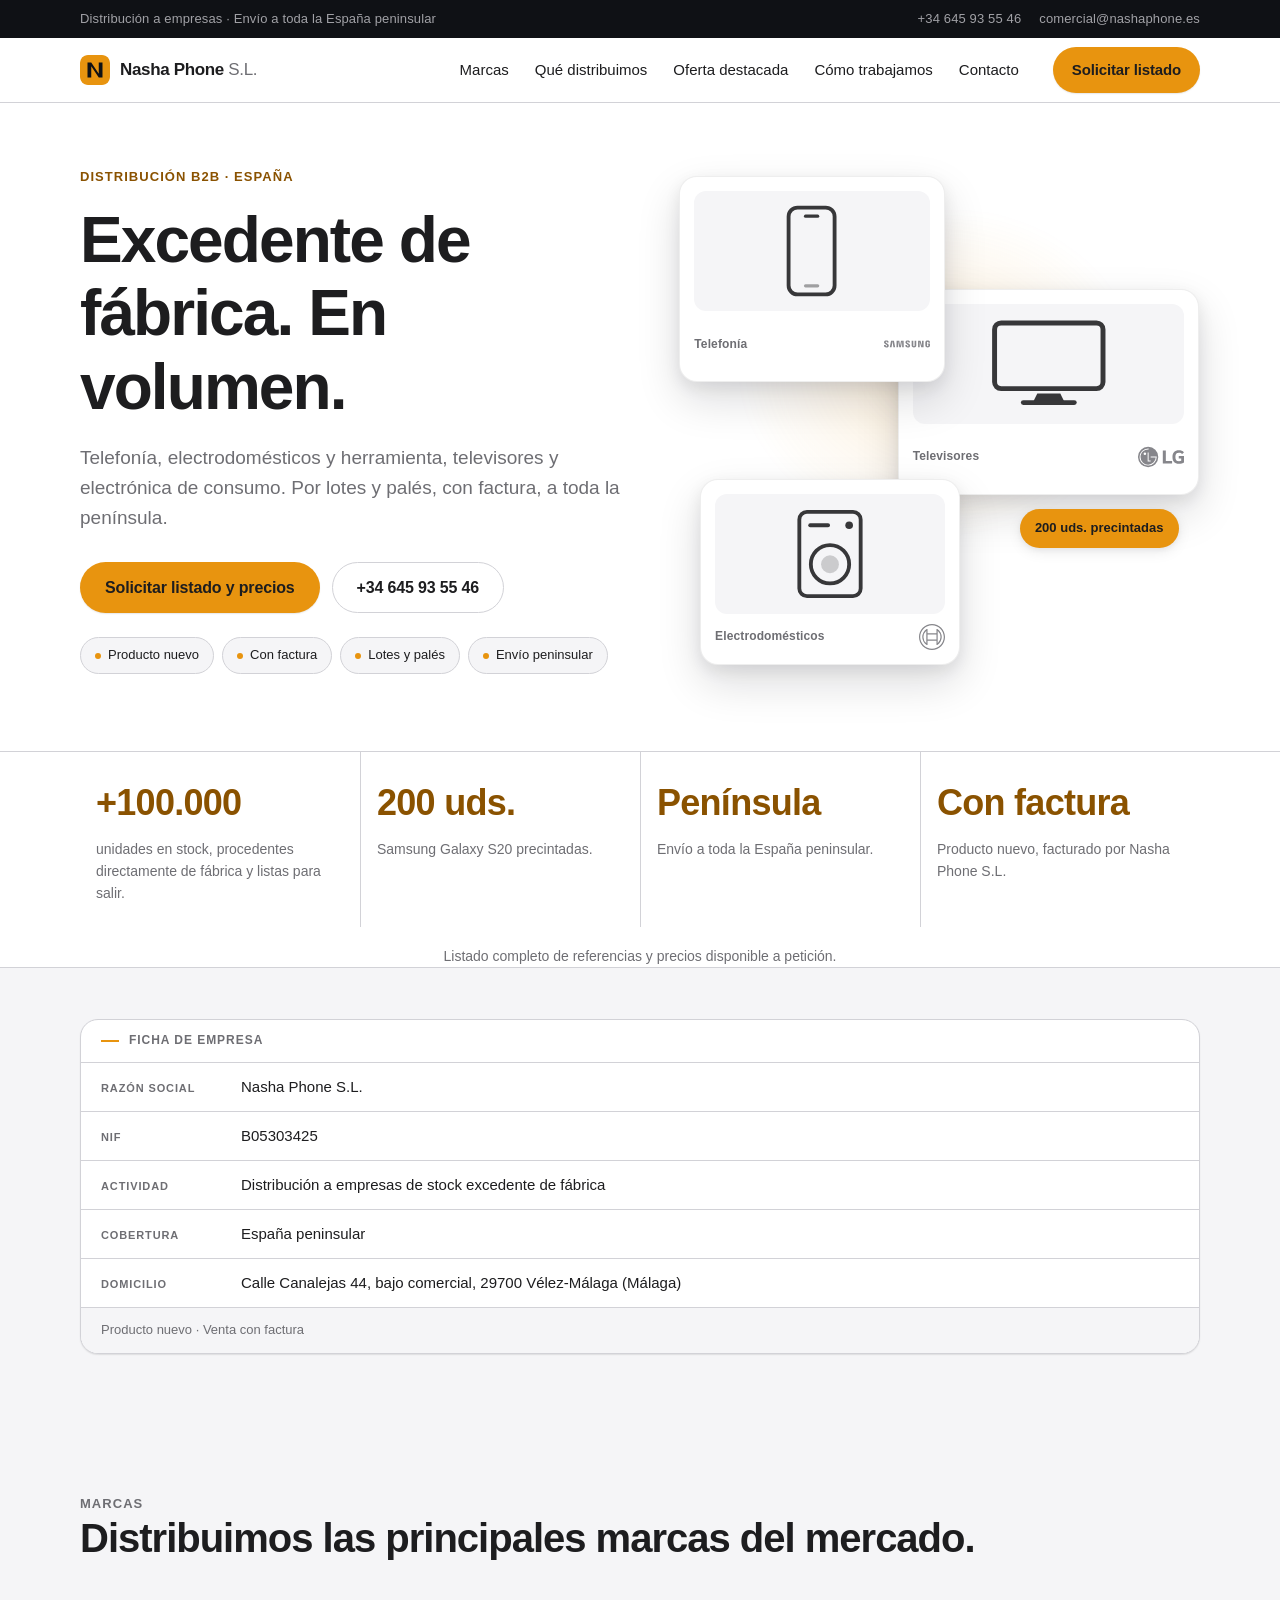
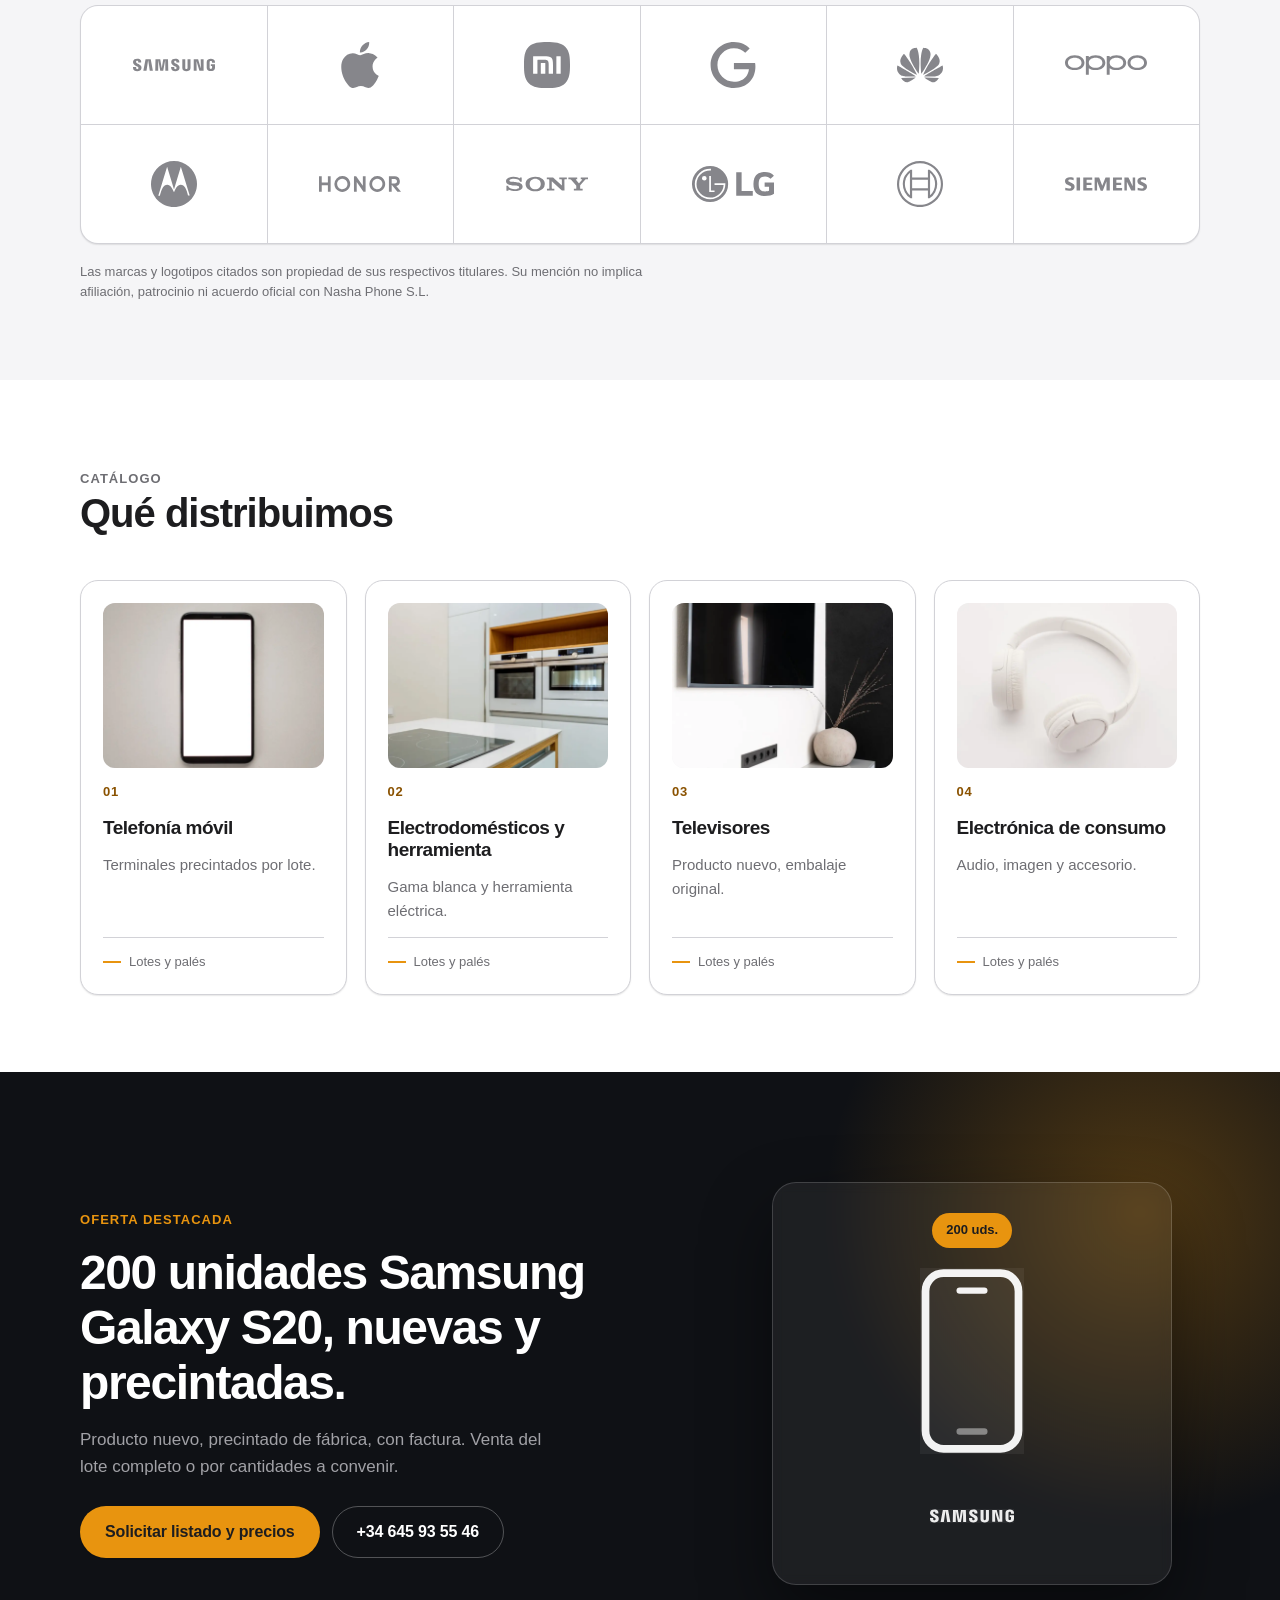
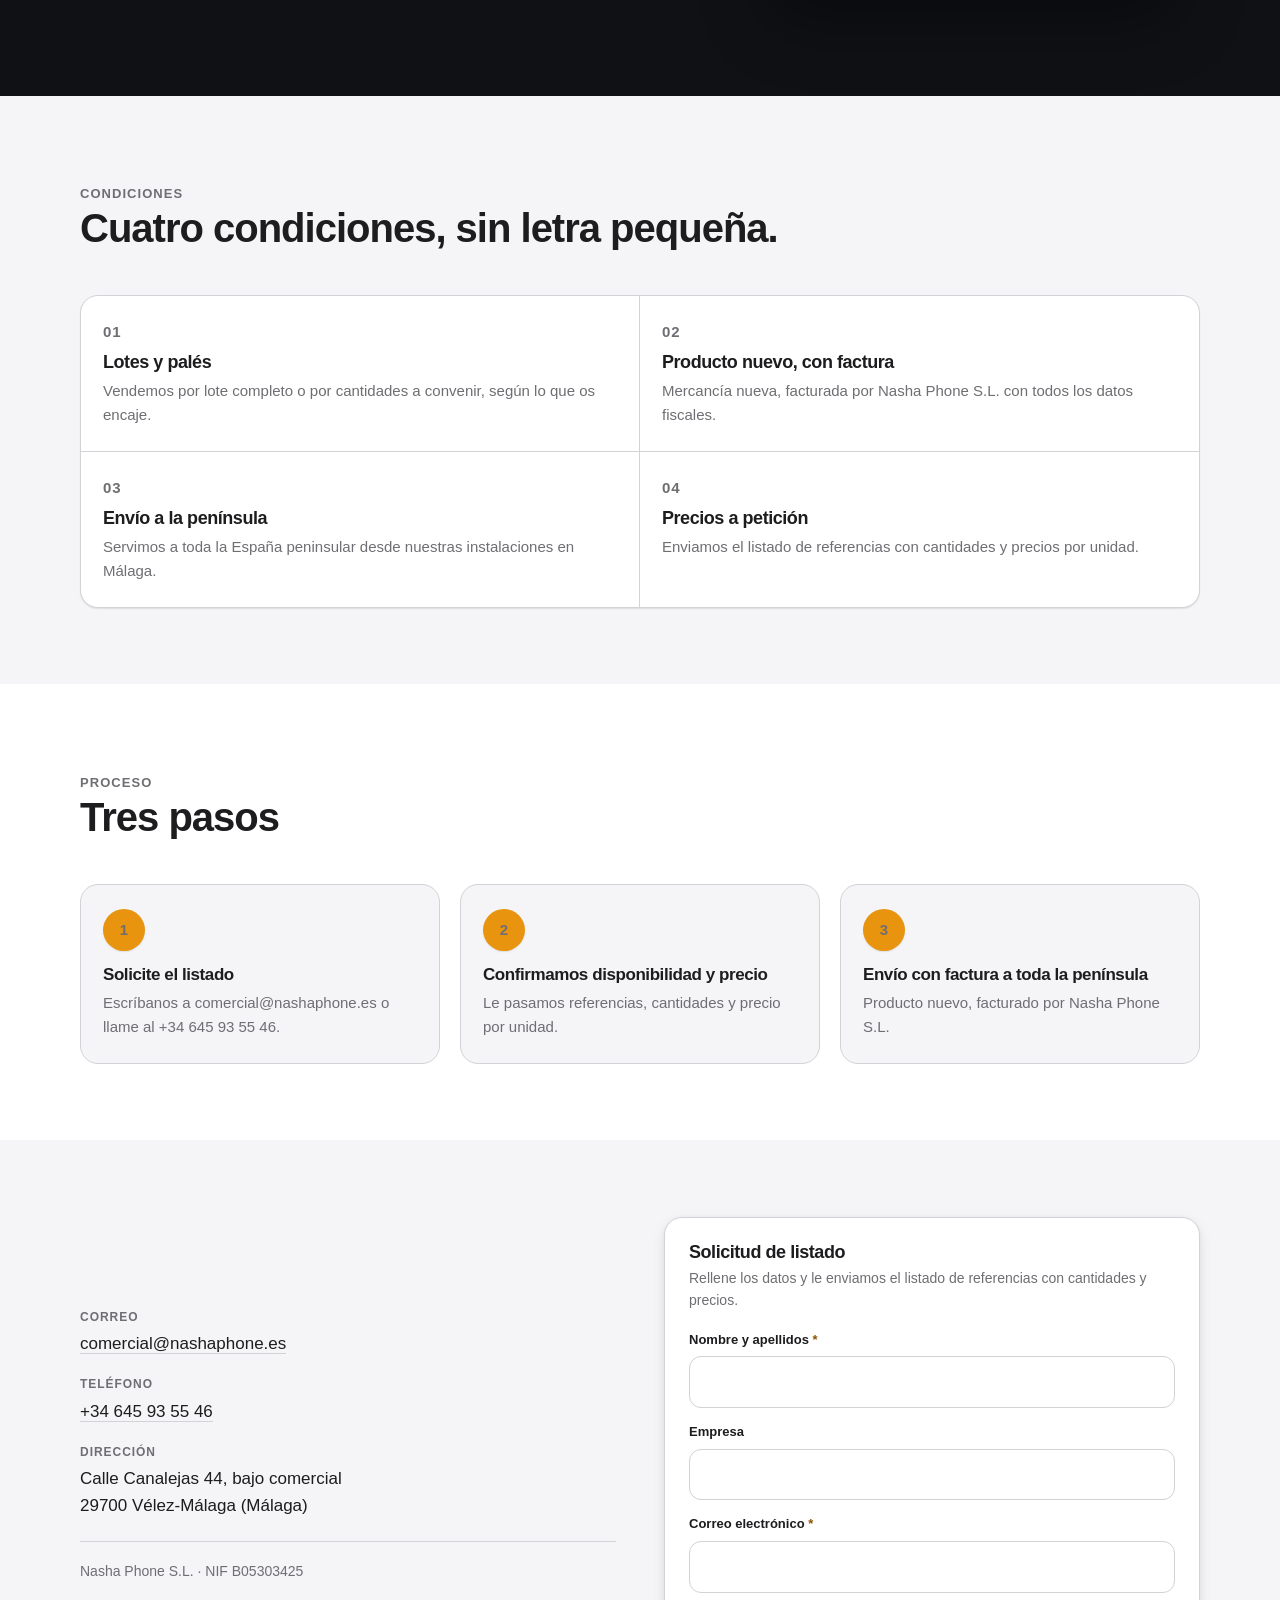
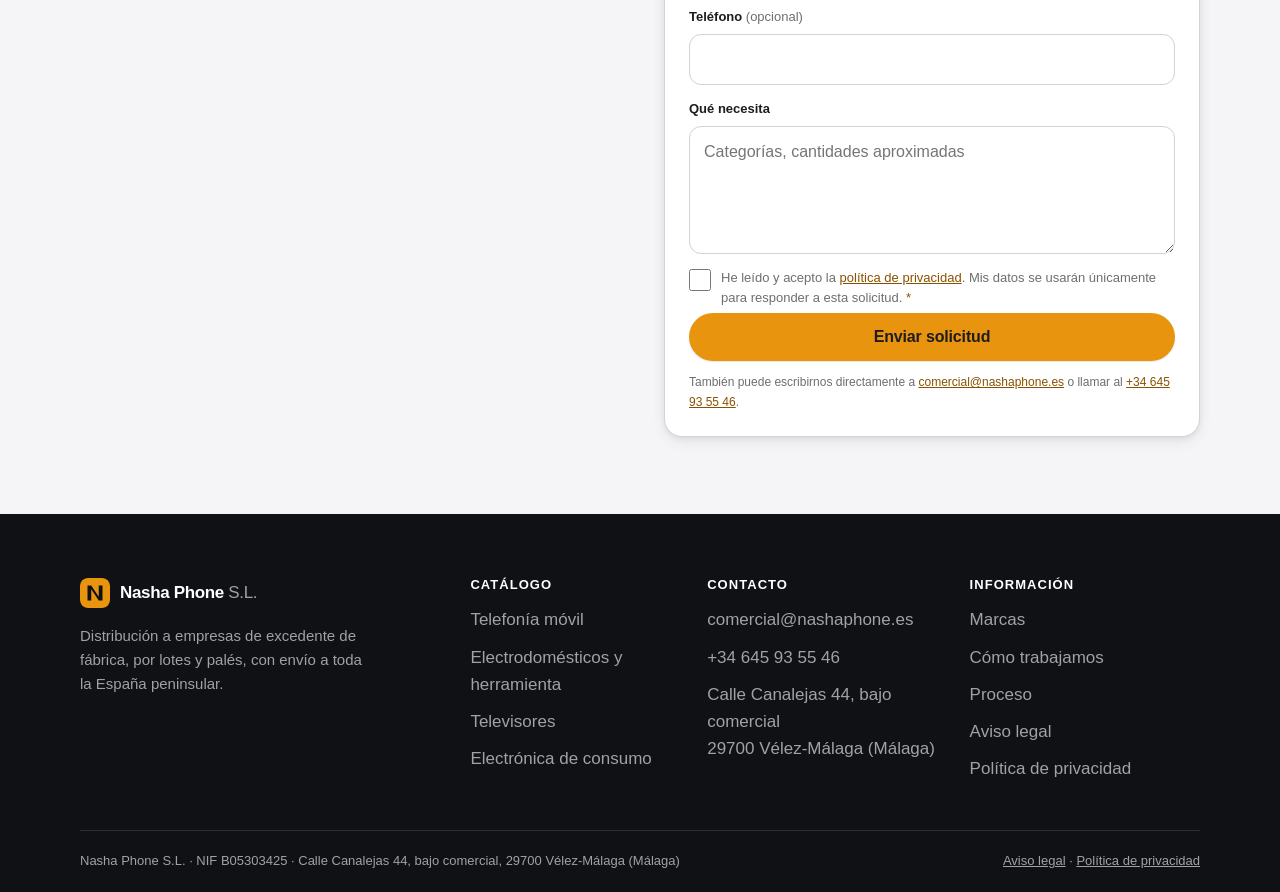
==== commit cc820391: "Add the company identity card after the stats band One component, nothing else touched. A cold-email" ====
--- a/index.html
+++ b/index.html
@@ -166,6 +166,23 @@
     </div>
   </section>
 
+  <!-- ---------- company identity card ---------- -->
+  <section class="band band--surface idcard-band" aria-label="Identificación de la empresa">
+    <div class="wrap">
+      <section class="idcard reveal" aria-labelledby="ficha-empresa">
+        <h2 class="idcard__head" id="ficha-empresa">Ficha de empresa</h2>
+        <dl class="idcard__rows">
+          <div class="idcard__row"><dt>Razón social</dt><dd>Nasha Phone S.L.</dd></div>
+          <div class="idcard__row"><dt>NIF</dt><dd>B05303425</dd></div>
+          <div class="idcard__row"><dt>Actividad</dt><dd>Distribución a empresas de stock excedente de fábrica</dd></div>
+          <div class="idcard__row"><dt>Cobertura</dt><dd>España peninsular</dd></div>
+          <div class="idcard__row"><dt>Domicilio</dt><dd>Calle Canalejas 44, bajo comercial, 29700 Vélez-Málaga (Málaga)</dd></div>
+        </dl>
+        <p class="idcard__foot">Producto nuevo · Venta con factura</p>
+      </section>
+    </div>
+  </section>
+
   <!-- ---------- brand wall ---------- -->
   <section class="band band--surface" id="marcas">
     <div class="wrap">
--- a/styles.css
+++ b/styles.css
@@ -227,6 +227,57 @@
   .hero__badge {
     position: static; align-self: center; justify-self: center;
     text-align: center; white-space: normal;   /* nowrap would widen the track */
+  }
+}
+
+/* ---------- company identity card ----------
+   Reads as a document extract, not a marketing panel: hairline-separated
+   rows, uppercase labels, regular-weight values. Existing tokens only;
+   amber appears once, as a 18x2 rule in the heading. */
+
+.idcard {
+  background: var(--white);
+  border: 1px solid var(--hairline);
+  border-radius: var(--radius);
+  box-shadow: var(--shadow-sm);
+  overflow: hidden;
+}
+
+.idcard__head {
+  display: flex; align-items: center; gap: 10px;
+  padding: 14px 20px;
+  border-bottom: 1px solid var(--hairline);
+  font-size: .75rem; font-weight: 700; letter-spacing: .08em;
+  text-transform: uppercase; color: var(--muted);
+}
+.idcard__head::before {
+  content: ""; width: 18px; height: 2px; background: var(--accent); flex: none;
+}
+
+.idcard__rows { margin: 0; }
+
+.idcard__row {
+  display: grid; gap: 2px;
+  padding: 12px 20px;
+  border-bottom: 1px solid var(--hairline);
+}
+.idcard__row dt {
+  font-size: .6875rem; font-weight: 600; letter-spacing: .08em;
+  text-transform: uppercase; color: var(--muted);
+}
+.idcard__row dd { margin: 0; font-size: .9375rem; color: var(--text); }
+
+.idcard__foot {
+  padding: 12px 20px; background: var(--surface);
+  font-size: .8125rem; color: var(--muted);
+}
+
+/* Its own band, kept deliberately compact so it does not become a section. */
+.idcard-band { padding-block: clamp(32px, 4vw, 56px); }
+
+@media (min-width: 600px) {
+  .idcard__row {
+    grid-template-columns: 124px 1fr; gap: 16px; align-items: baseline;
   }
 }
 
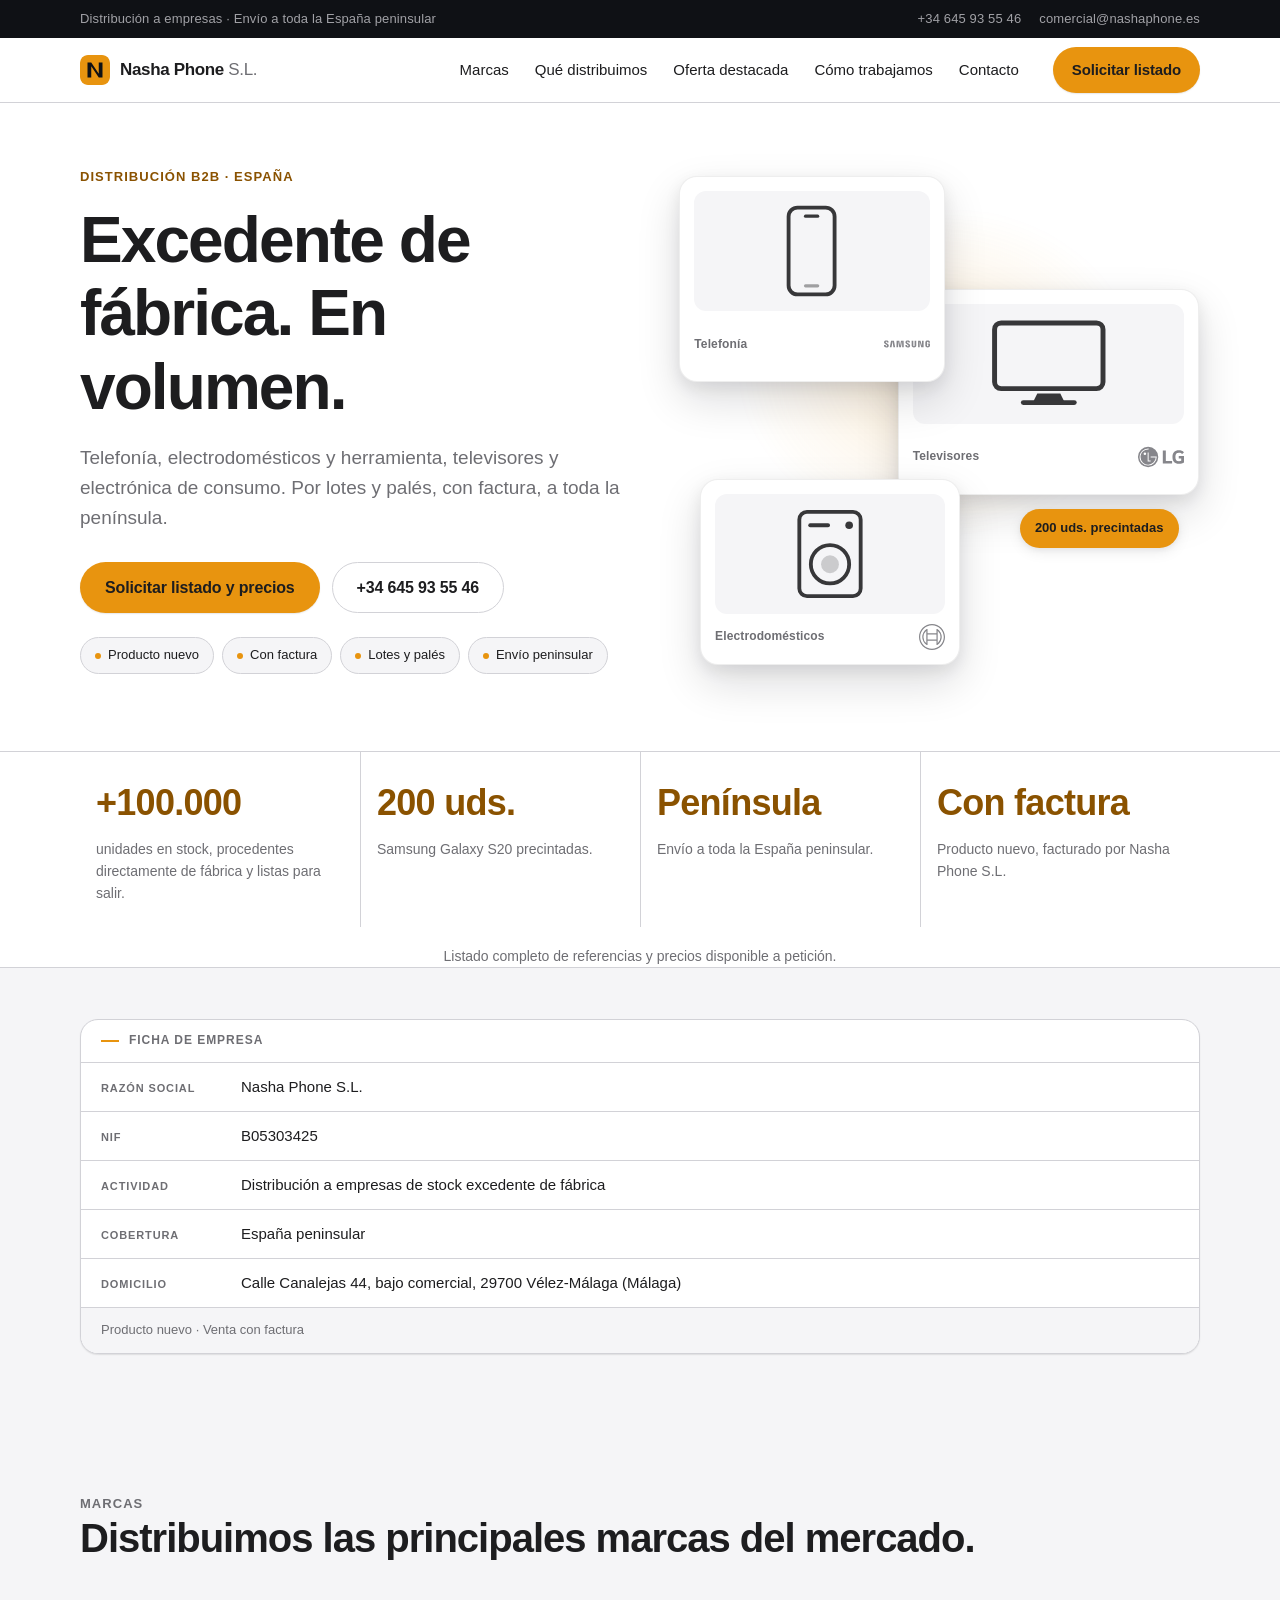
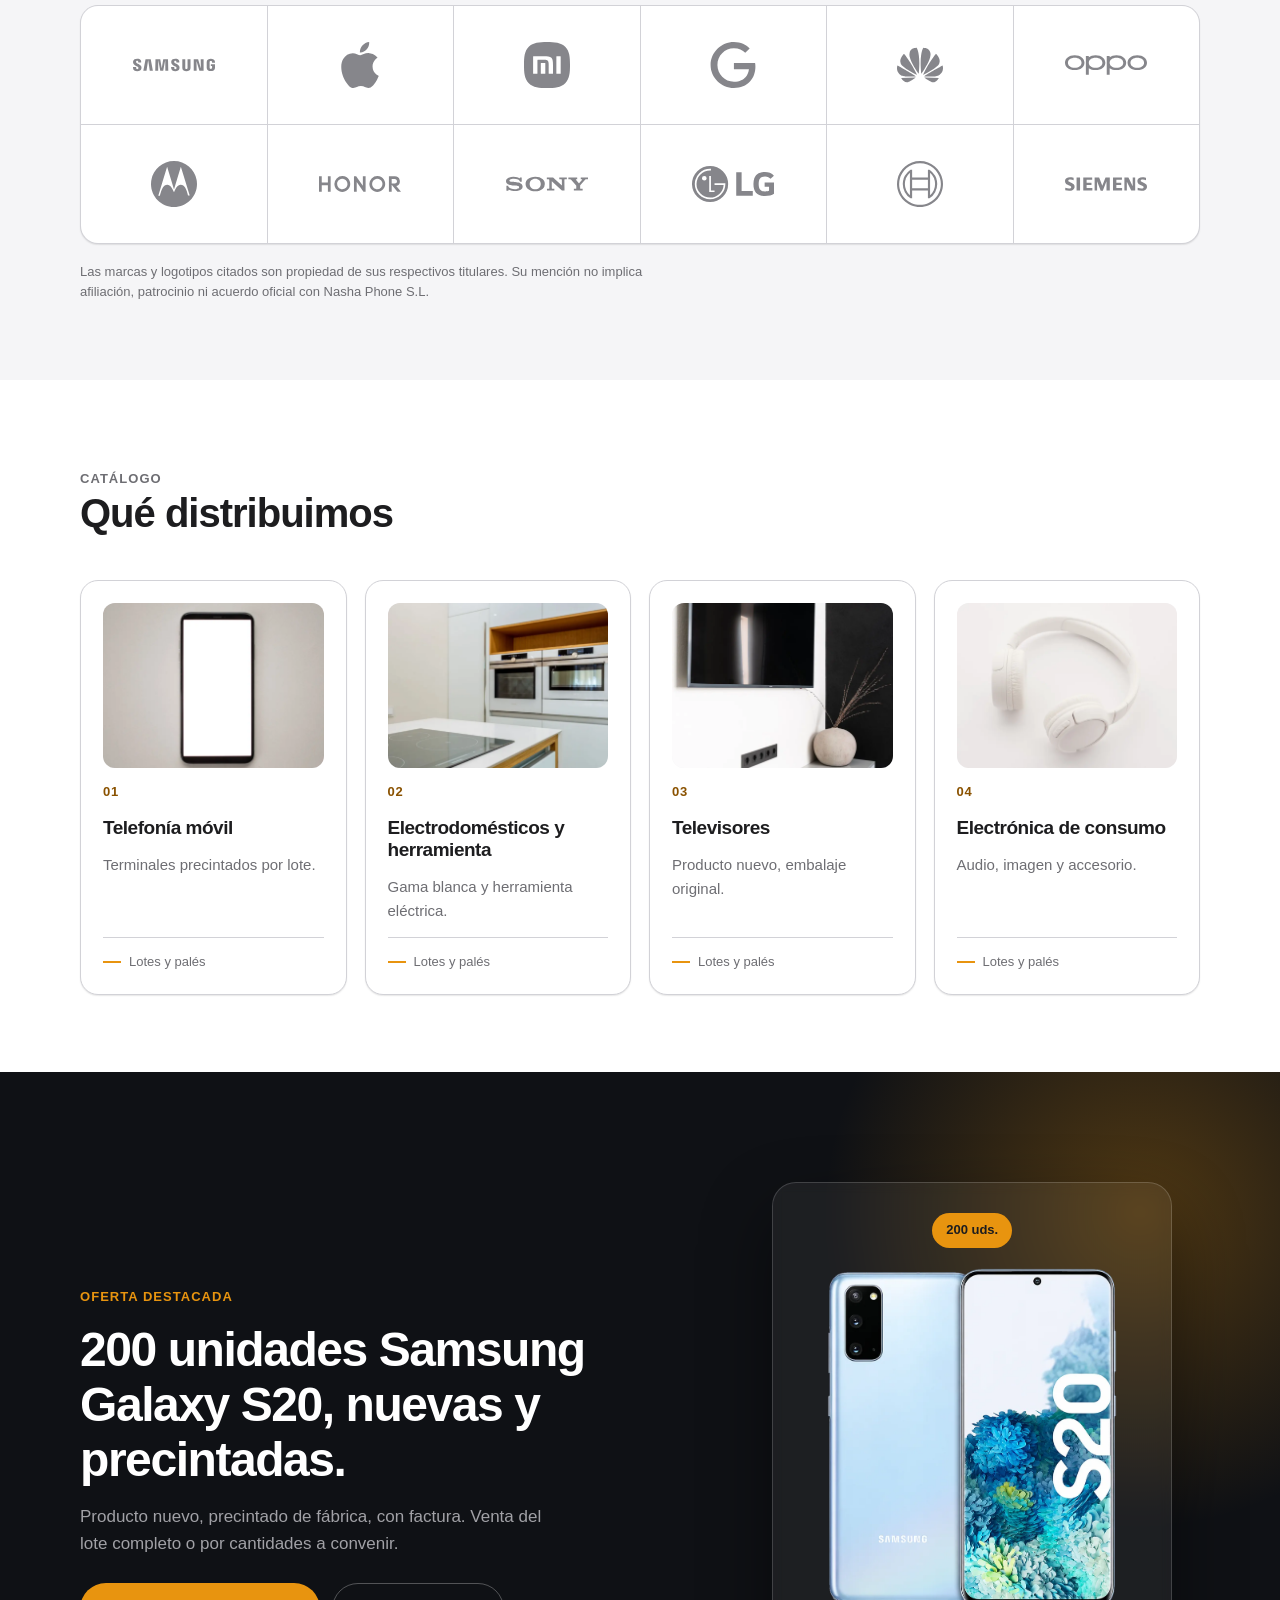
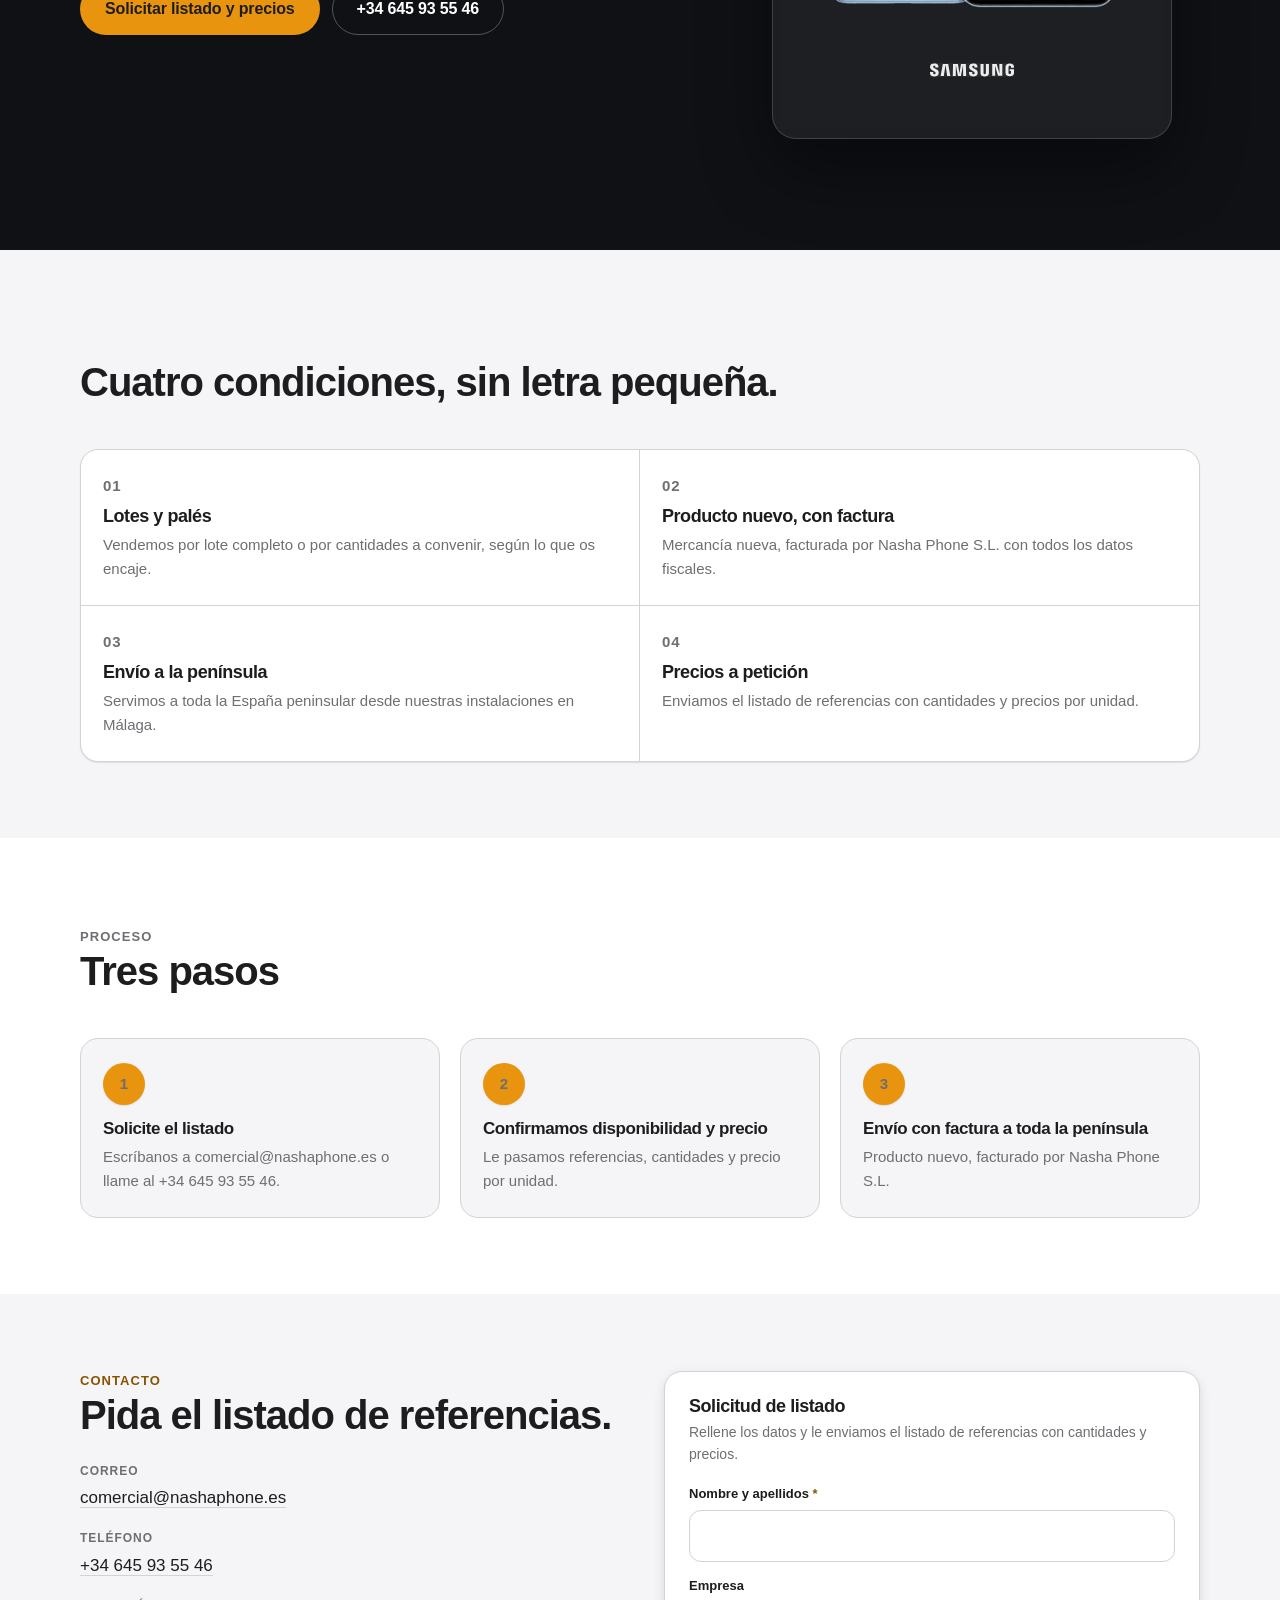
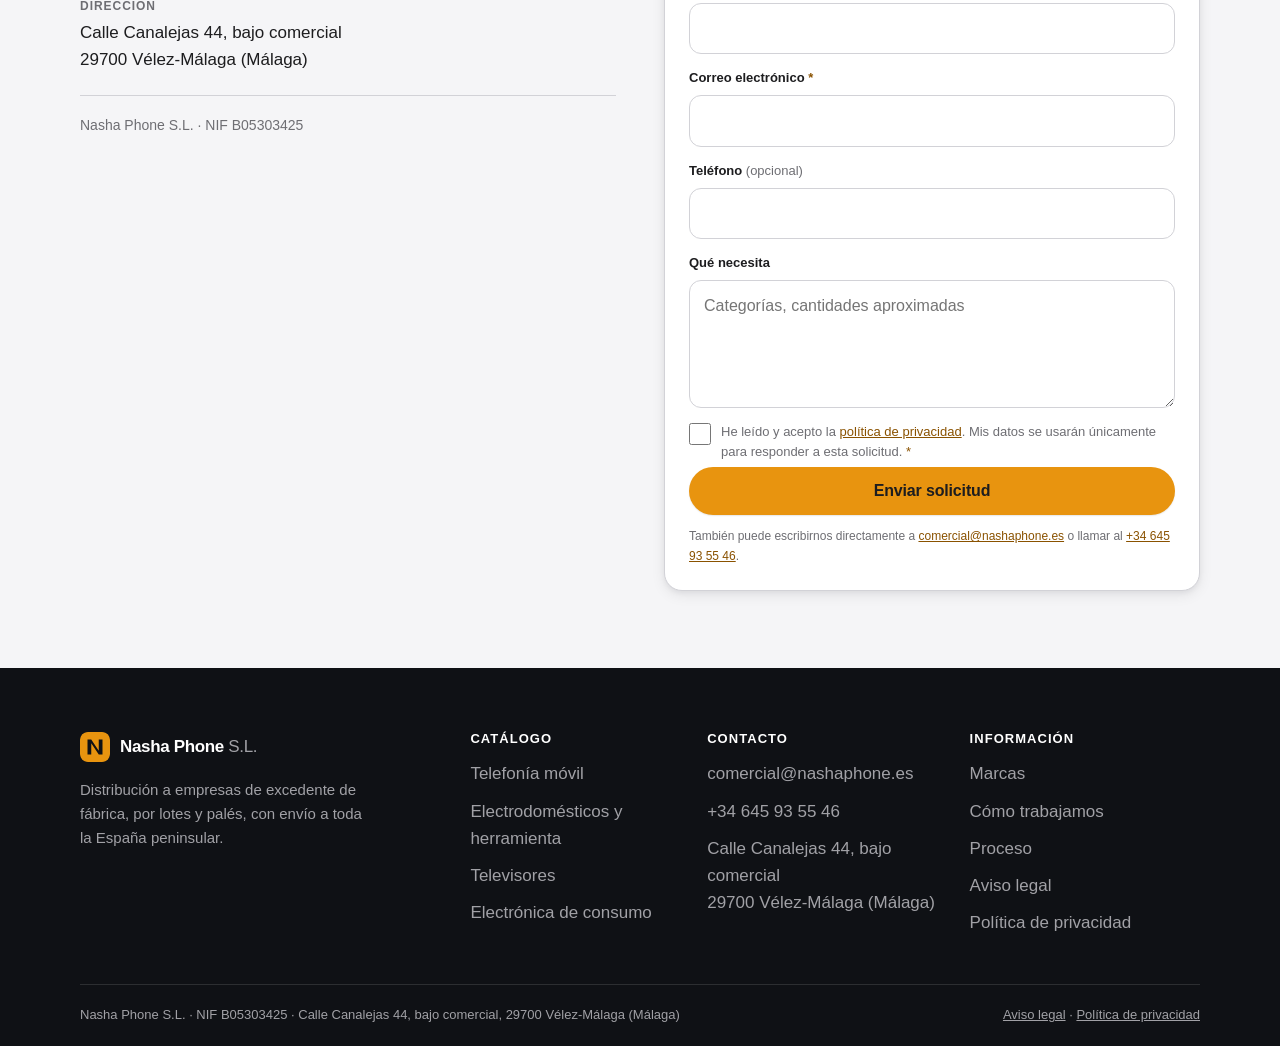
==== commit 12b8aeab: "Use the supplied product photo in the featured offer band Replaces the drawn phone silhouette with t" ====
--- a/index.html
+++ b/index.html
@@ -292,10 +292,15 @@
           <a class="btn btn--ghost-dark" href="tel:+34645935546">+34 645 93 55 46</a>
         </div>
       </div>
-      <div class="offer__art reveal" aria-hidden="true">
+      <div class="offer__art reveal">
         <div class="offer__frame">
           <span class="offer__tag">200 uds.</span>
-          <svg class="device" viewBox="0 0 48 72"><use href="#dev-phone"/></svg>
+          <picture>
+            <source srcset="assets/img/samsung-s20.webp" type="image/webp">
+            <img class="offer__photo" src="assets/img/samsung-s20.png"
+                 width="725" height="850" decoding="async"
+                 alt="Samsung Galaxy S20 visto por delante y por detrás.">
+          </picture>
           <svg class="brand-logo brand-logo--wide" viewBox="0 0 24 24" role="img" aria-label="Samsung"><title>Samsung</title><path d="M19.8166 10.2808l.0459 2.6934h-.023l-.7793-2.6934h-1.2837v3.3925h.8481l-.0458-2.785h.023l.8366 2.785h1.2264v-3.3925zm-16.149 0l-.6418 3.427h.9284l.4699-3.1175h.0229l.4585 3.1174h.9169l-.6304-3.4269zm5.1805 0l-.424 2.6132h-.023l-.424-2.6132H6.5788l-.0688 3.427h.8596l.023-3.0832h.0114l.573 3.0831h.8711l.5731-3.083h.023l.0228 3.083h.8596l-.0802-3.4269zm-7.2664 2.4527c.0343.0802.0229.1949.0114.2522-.0229.1146-.1031.2292-.3324.2292-.2177 0-.3438-.126-.3438-.3095v-.3323H0v.2636c0 .7679.6074.9971 1.2493.9971.6189 0 1.1346-.2178 1.2149-.7794.0458-.298.0114-.4928 0-.5616-.1605-.722-1.467-.9283-1.5588-1.3295-.0114-.0688-.0114-.1375 0-.1834.023-.1146.1032-.2292.3095-.2292.2063 0 .321.126.321.3095v.2063h.8595v-.2407c0-.745-.6762-.8596-1.1576-.8596-.6074 0-1.1117.2063-1.2034.7564-.023.149-.0344.2866.0114.4585.1376.7106 1.364.9169 1.5358 1.3524m11.152 0c.0343.0803.0228.1834.0114.2522-.023.1146-.1032.2292-.3324.2292-.2178 0-.3438-.126-.3438-.3095v-.3323h-.917v.2636c0 .7564.596.9857 1.2379.9857.6189 0 1.1232-.2063 1.2034-.7794.0459-.298.0115-.4814 0-.5616-.1375-.7106-1.4327-.9284-1.5243-1.318-.0115-.0688-.0115-.1376 0-.1835.0229-.1146.1031-.2292.3094-.2292.1948 0 .321.126.321.3095v.2063h.848v-.2407c0-.745-.6647-.8596-1.146-.8596-.6075 0-1.1004.1948-1.192.7564-.023.149-.023.2866.0114.4585.1376.7106 1.341.9054 1.513 1.3524m2.8882.4585c.2407 0 .3094-.1605.3323-.2522.0115-.0343.0115-.0917.0115-.126v-2.533h.871v2.4642c0 .0688 0 .1948-.0114.2292-.0573.6419-.5616.8482-1.192.8482-.6303 0-1.1346-.2063-1.192-.8482 0-.0344-.0114-.1604-.0114-.2292v-2.4642h.871v2.533c0 .0458 0 .0916.0115.126 0 .0917.0688.2522.3095.2522m7.1518-.0344c.2522 0 .3324-.1605.3553-.2522.0115-.0343.0115-.0917.0115-.126v-.4929h-.3553v-.5043H24v.917c0 .0687 0 .1145-.0115.2292-.0573.6303-.596.8481-1.2034.8481-.6075 0-1.1461-.2178-1.2034-.8481-.0115-.1147-.0115-.1605-.0115-.2293v-1.444c0-.0574.0115-.172.0115-.2293.0802-.6419.596-.8482 1.2034-.8482s1.1347.2063 1.2034.8482c.0115.1031.0115.2292.0115.2292v.1146h-.8596v-.1948s0-.0803-.0115-.1261c-.0114-.0802-.0802-.2521-.3438-.2521-.2521 0-.321.1604-.3438.2521-.0115.0458-.0115.1032-.0115.1605v1.5702c0 .0458 0 .0916.0115.126 0 .0917.0917.2522.3323.2522"/></svg>
         </div>
       </div>
@@ -389,7 +394,7 @@
              sending mail to the inbox it was issued for, and grants no
              access to anything. Replace the placeholder with the real key
              from web3forms.com and the form starts delivering. -->
-        <input type="hidden" name="access_key" value="PEGAR-AQUI-LA-ACCESS-KEY-DE-WEB3FORMS">
+        <input type="hidden" name="access_key" value="cf4b8c1a-3e9e-4352-a18a-c30b09872b5c">
         <input type="hidden" name="subject" value="Solicitud de listado desde la web">
         <input type="hidden" name="from_name" value="Web Nasha Phone">
 
--- a/styles.css
+++ b/styles.css
@@ -355,7 +355,9 @@
   backdrop-filter: blur(6px); -webkit-backdrop-filter: blur(6px); width: 100%; max-width: 400px;
   box-shadow: 0 30px 70px rgba(0,0,0,.45);
 }
-.offer__frame svg.device { height: 186px; width: auto; color: #fff; opacity: .95; }
+/* Client-supplied product shot, cut out to real transparency so it sits on
+   the dark band and the amber glow rather than on a white slab. */
+.offer__photo { width: 100%; max-width: 290px; height: auto; }
 .offer__frame .brand-logo { height: 46px; fill: #fff; opacity: .92; }
 .offer__frame .brand-logo--wide { height: 84px; }
 .offer__tag {
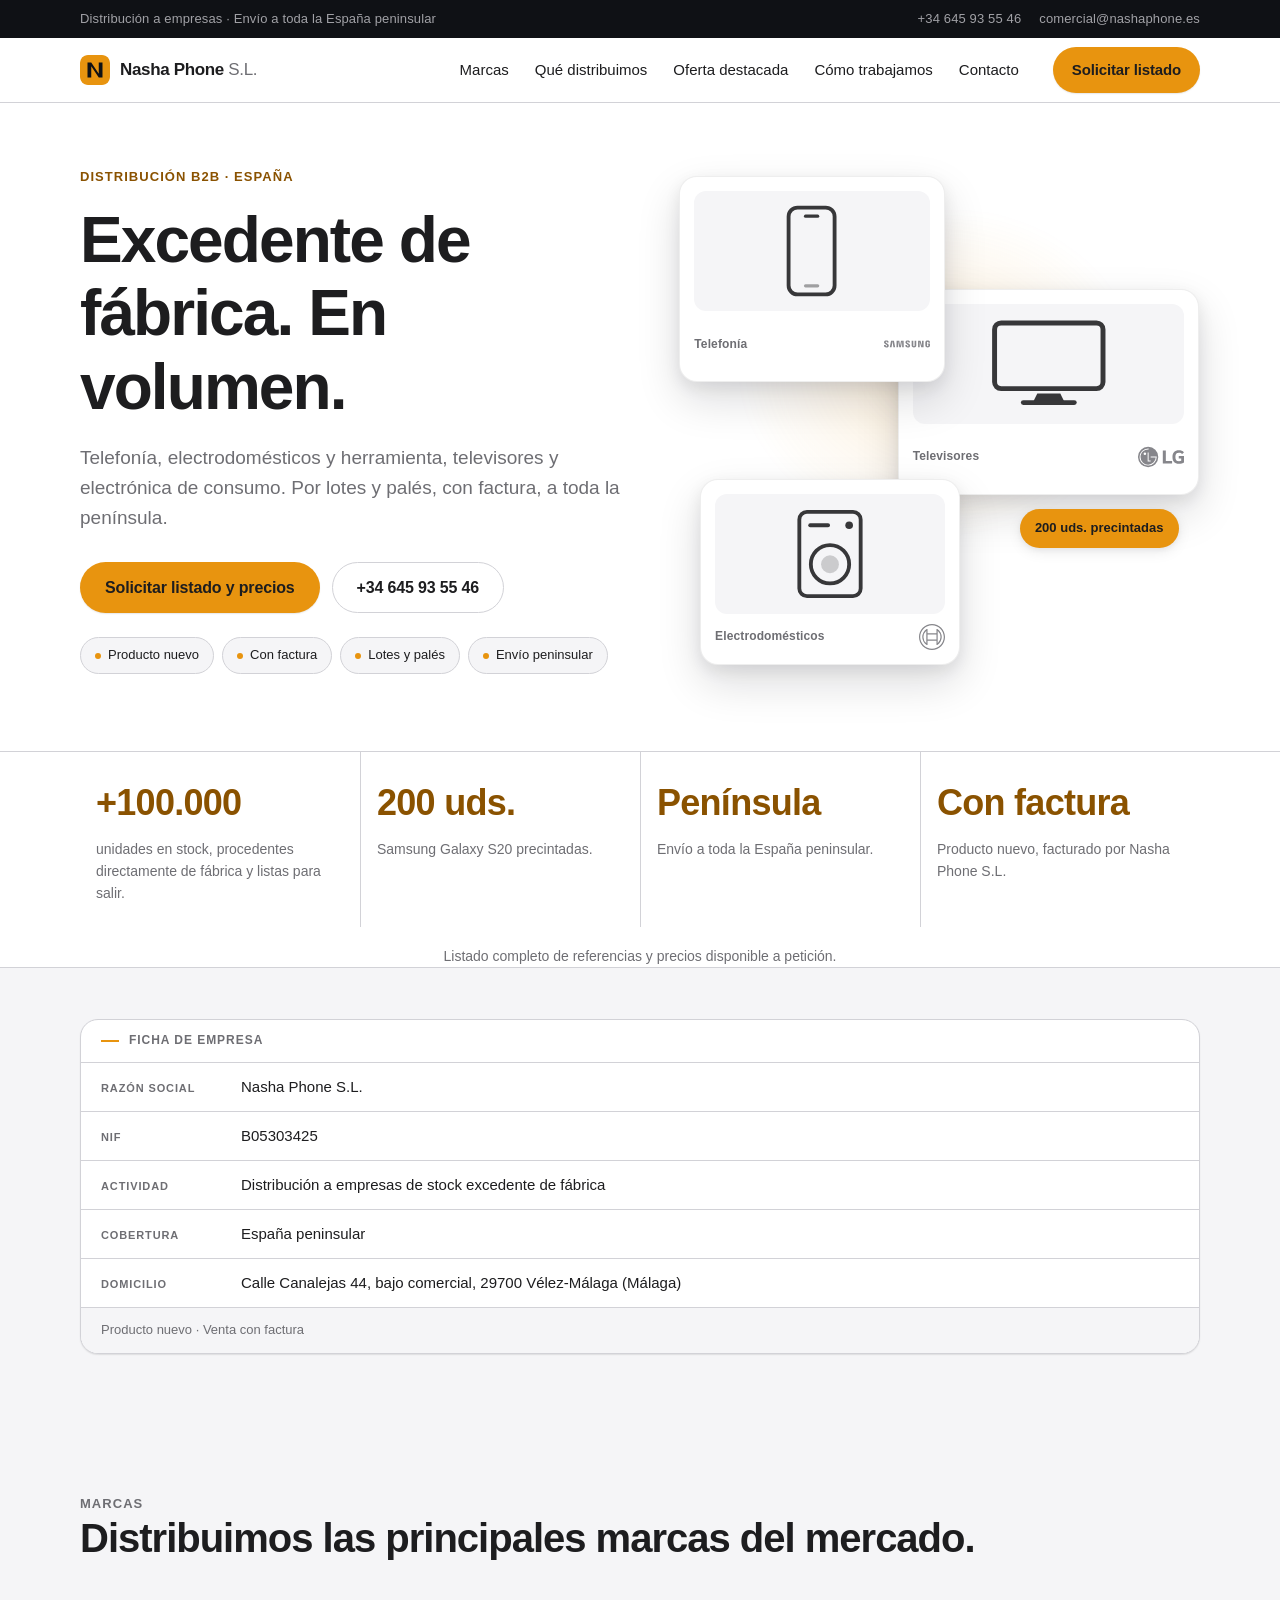
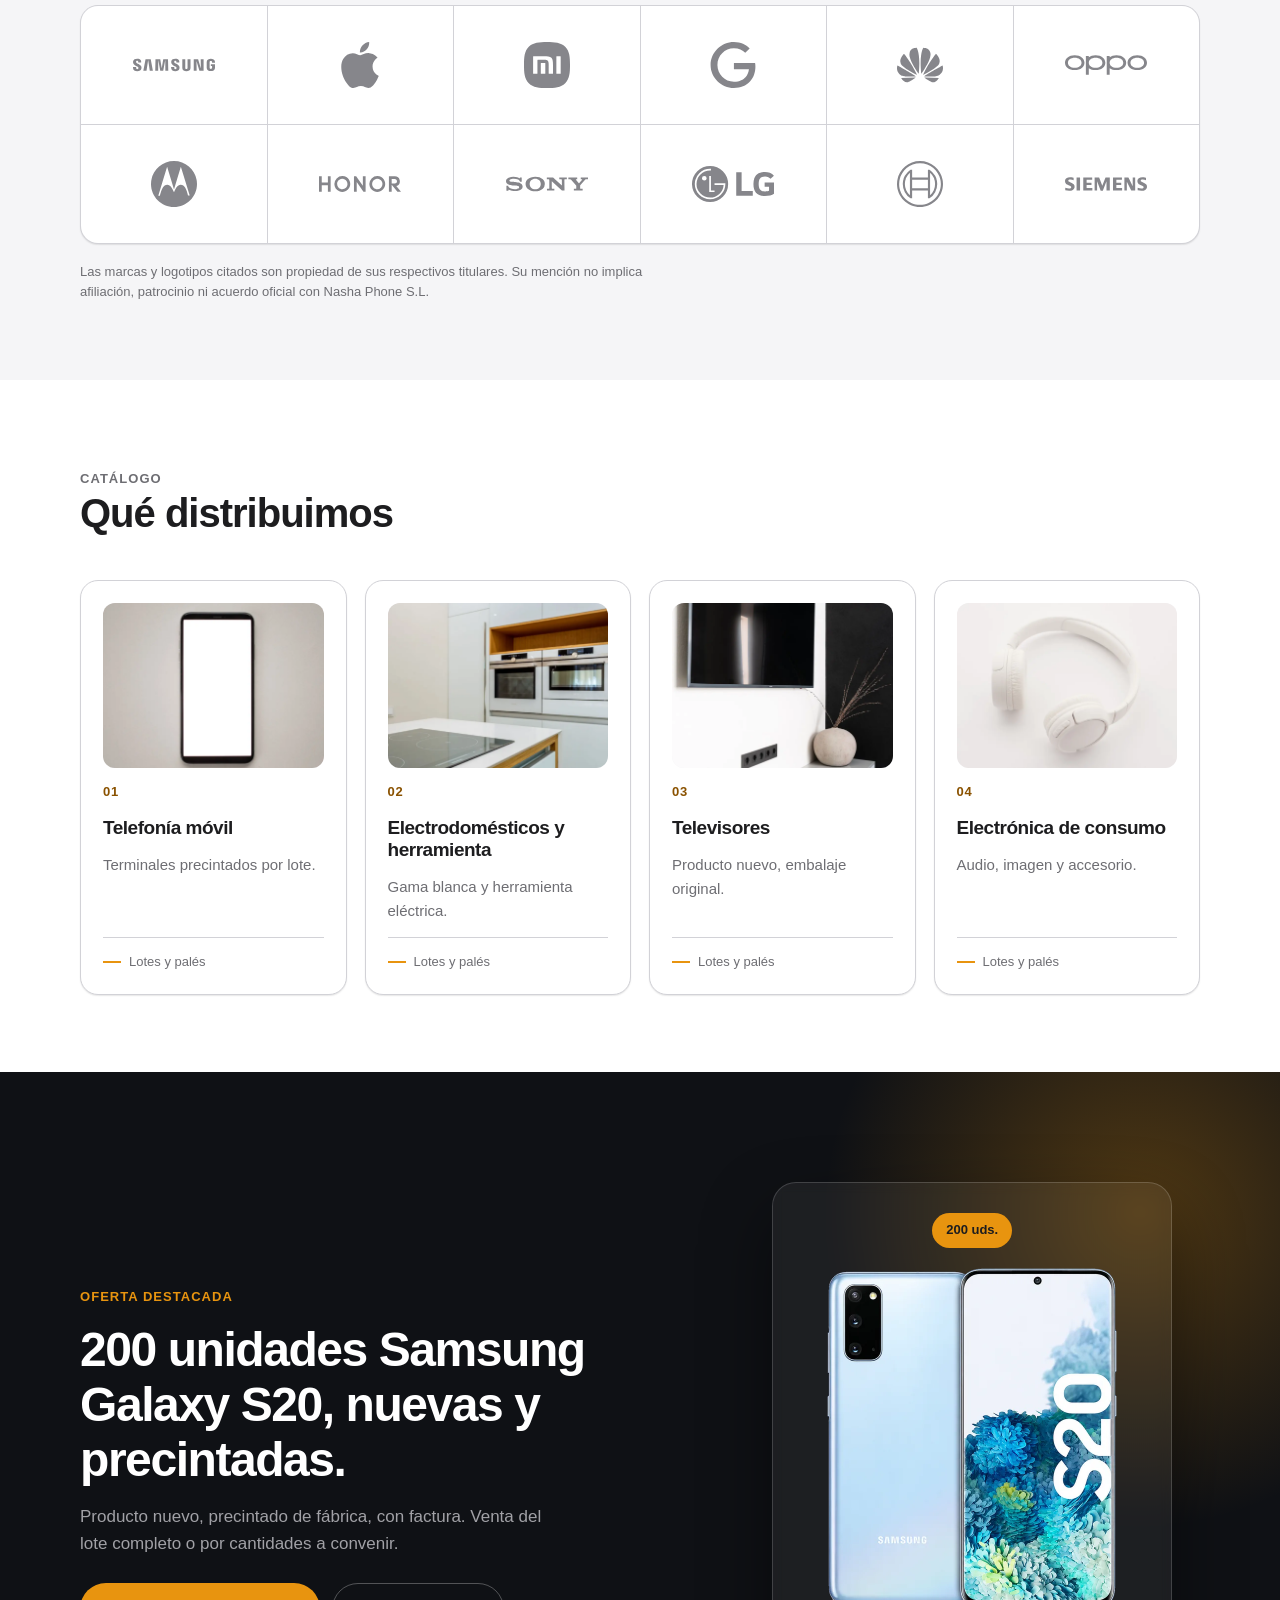
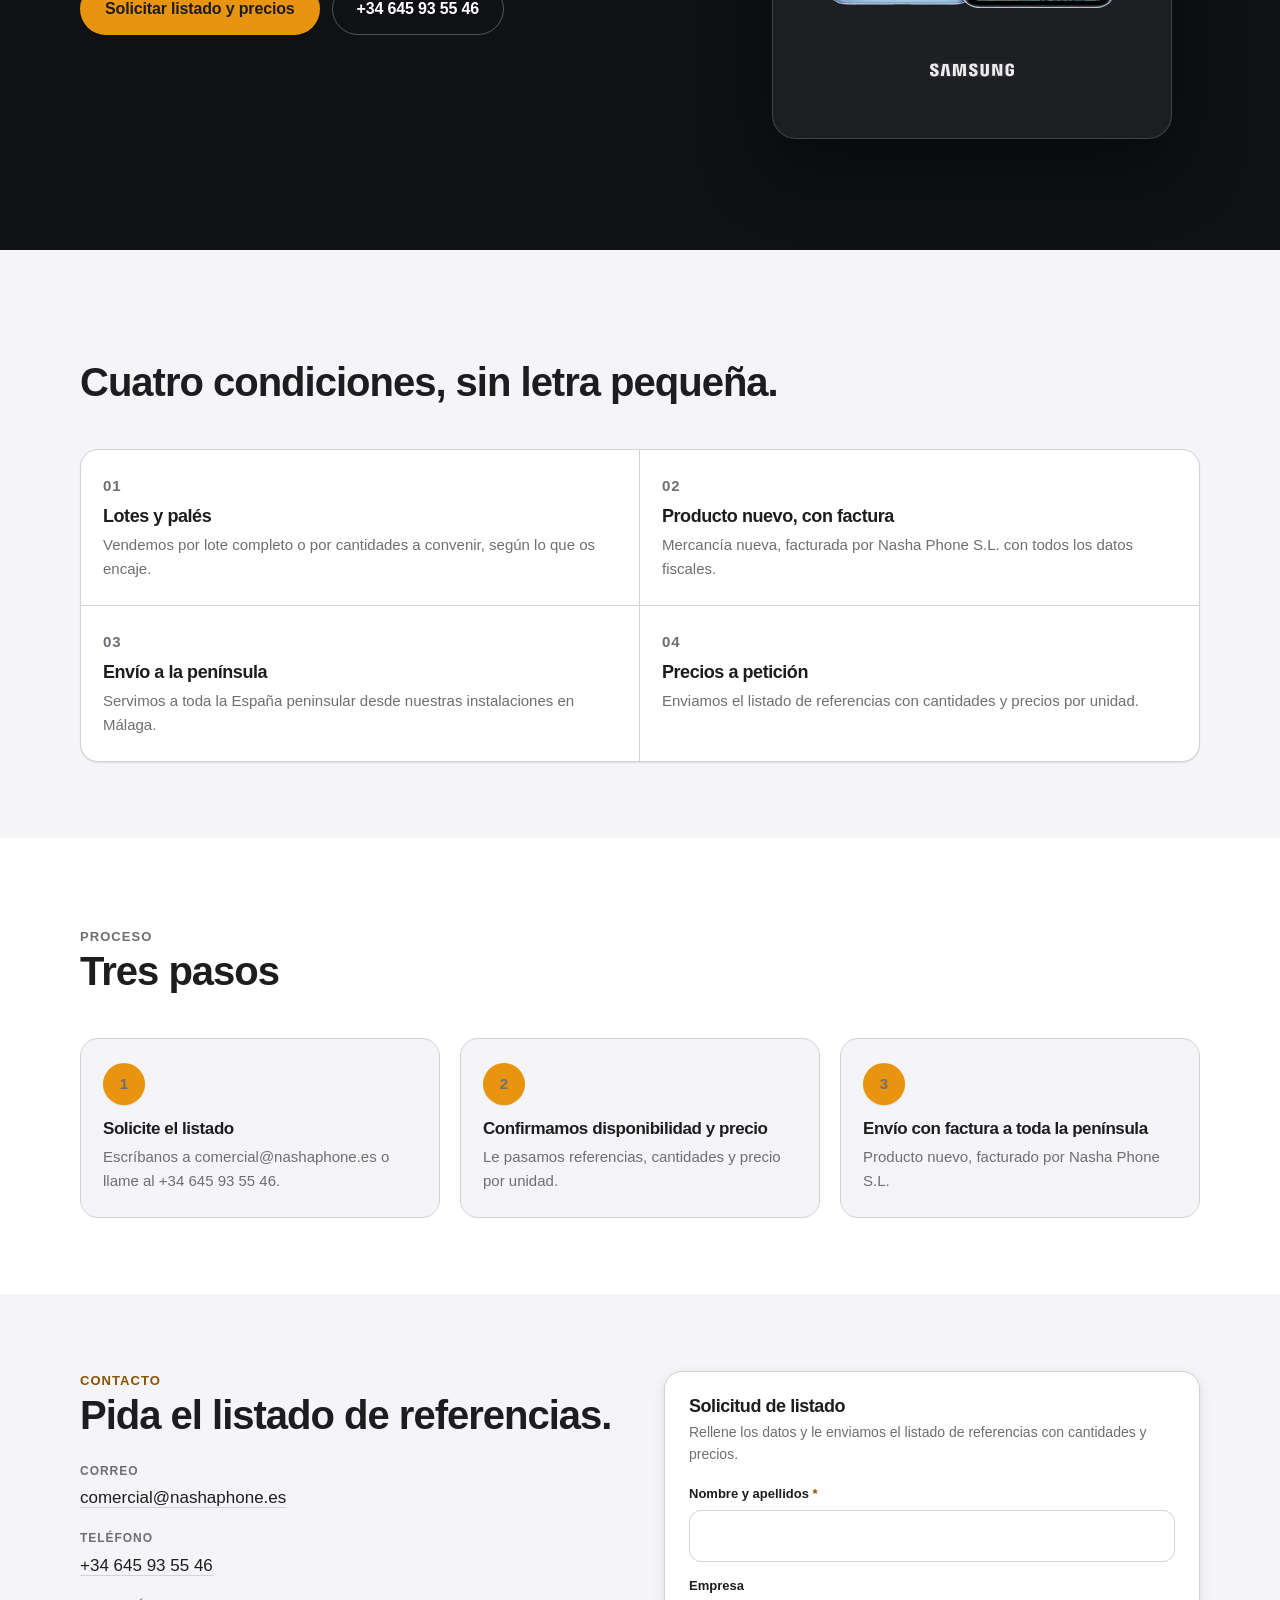
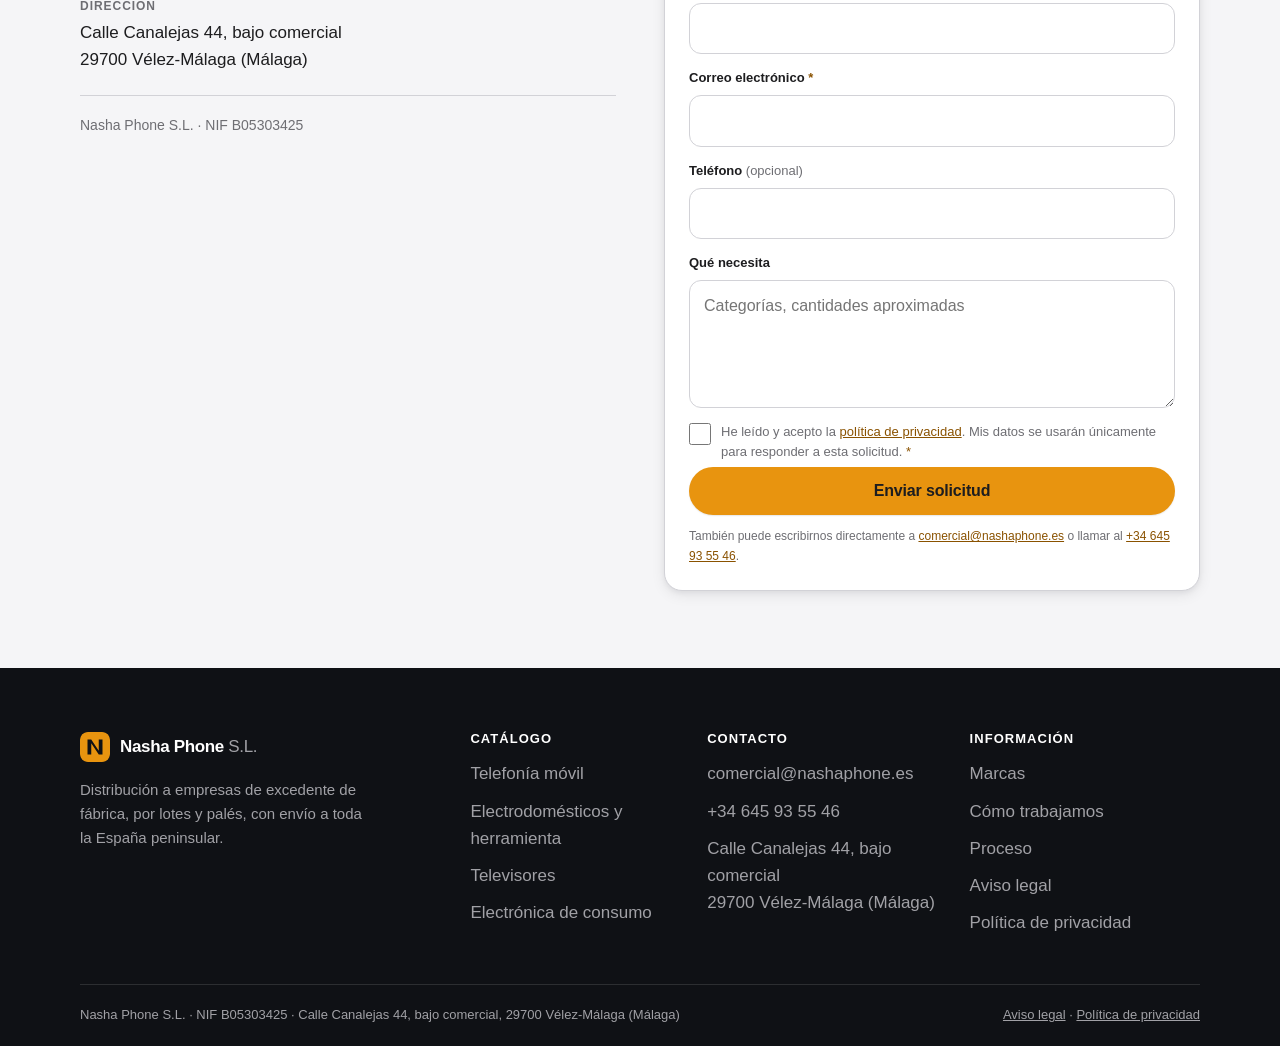
==== commit f5a07ced: "Serve the offer image responsively so 3x phones get a sharp file Fixing the check exposed a real def" ====
--- a/index.html
+++ b/index.html
@@ -296,7 +296,11 @@
         <div class="offer__frame">
           <span class="offer__tag">200 uds.</span>
           <picture>
-            <source srcset="assets/img/samsung-s20.webp" type="image/webp">
+            <source type="image/webp"
+                    srcset="assets/img/samsung-s20-580.webp 580w,
+                            assets/img/samsung-s20-725.webp 725w,
+                            assets/img/samsung-s20-1000.webp 1000w"
+                    sizes="(max-width: 899px) 328px, 290px">
             <img class="offer__photo" src="assets/img/samsung-s20.png"
                  width="725" height="850" decoding="async"
                  alt="Samsung Galaxy S20 visto por delante y por detrás.">
--- a/styles.css
+++ b/styles.css
@@ -363,6 +363,36 @@
 .offer__tag {
   background: var(--accent); color: var(--text); font-weight: 700; font-size: .8125rem;
   border-radius: 999px; padding: 7px 14px;
+}
+
+/* Offer band on phones and tablets, where the grid is stacked rather than
+   two columns. Measured on an iPhone 14 Pro profile: the frame was 530px
+   tall around a 313px image, so 53% of it was empty and it read as a black
+   box rather than a product panel. The image now fills the frame and the
+   chrome around it is tightened. Scoped below 900px, so the approved
+   desktop rendering is untouched. */
+@media (max-width: 899px) {
+  .offer { padding-block: clamp(40px, 9vw, 72px); }
+  .offer__grid { gap: 24px; }
+  .offer__actions { margin-top: 20px; }
+  .offer__frame {
+    max-width: 360px; padding: 16px 16px 14px; gap: 10px; border-radius: 20px;
+  }
+  .offer__photo { max-width: 100%; }
+  .offer__frame .brand-logo--wide { height: 52px; }
+  .offer__tag { padding: 6px 13px; }
+
+  /* Touch targets. Measured on the iPhone profile, these links were 15-20px
+     tall against the 44px iOS minimum, and they are the primary contact
+     affordances: the phone number and the address. Desktop keeps its
+     tighter rhythm because it is a pointer, not a thumb. */
+  .utility a { padding-block: 12px; }
+  .footer ul a, .footer__bottom a { display: inline-block; padding-block: 11px; }
+  .footer ul { gap: 2px; }
+  .contact__value a {
+    display: inline-block; padding-block: 10px;
+    border-bottom: 0; text-decoration: underline; text-underline-offset: 5px;
+  }
 }
 
 /* ---------- conditions panel ---------- */
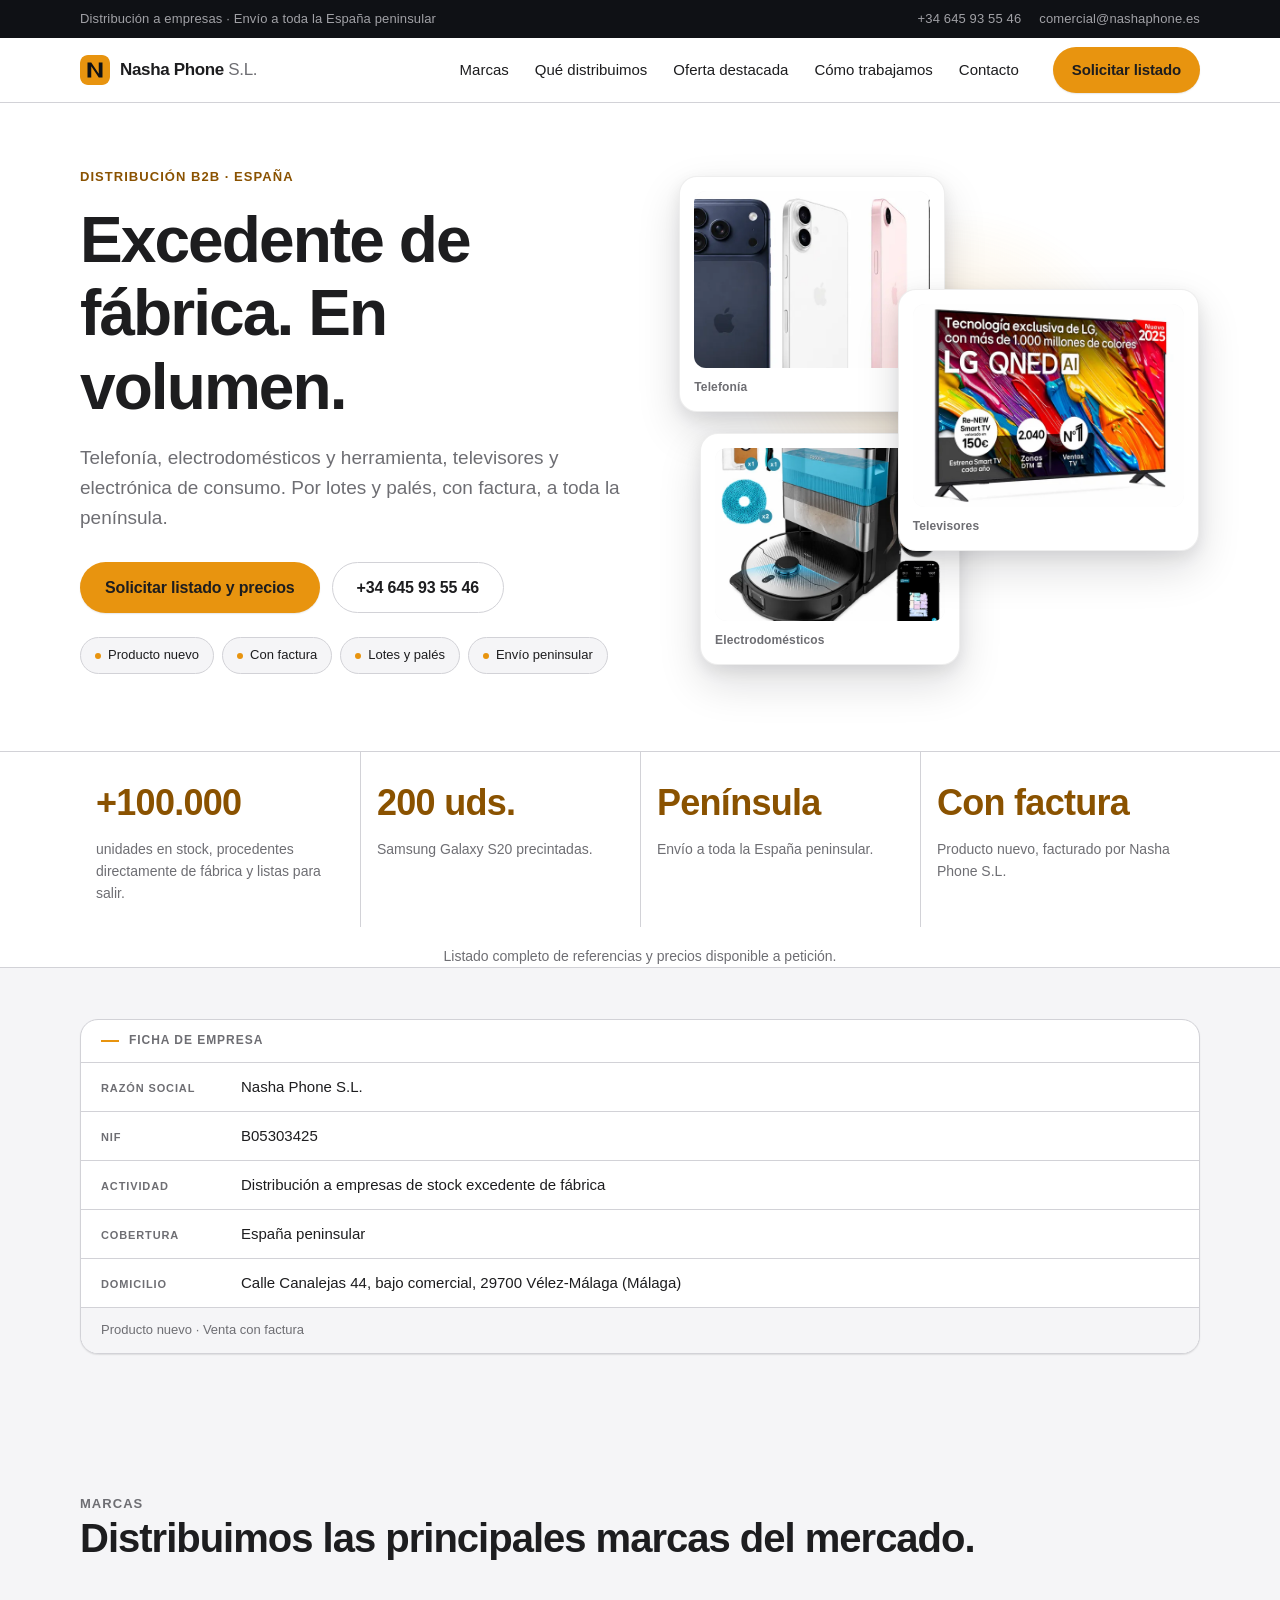
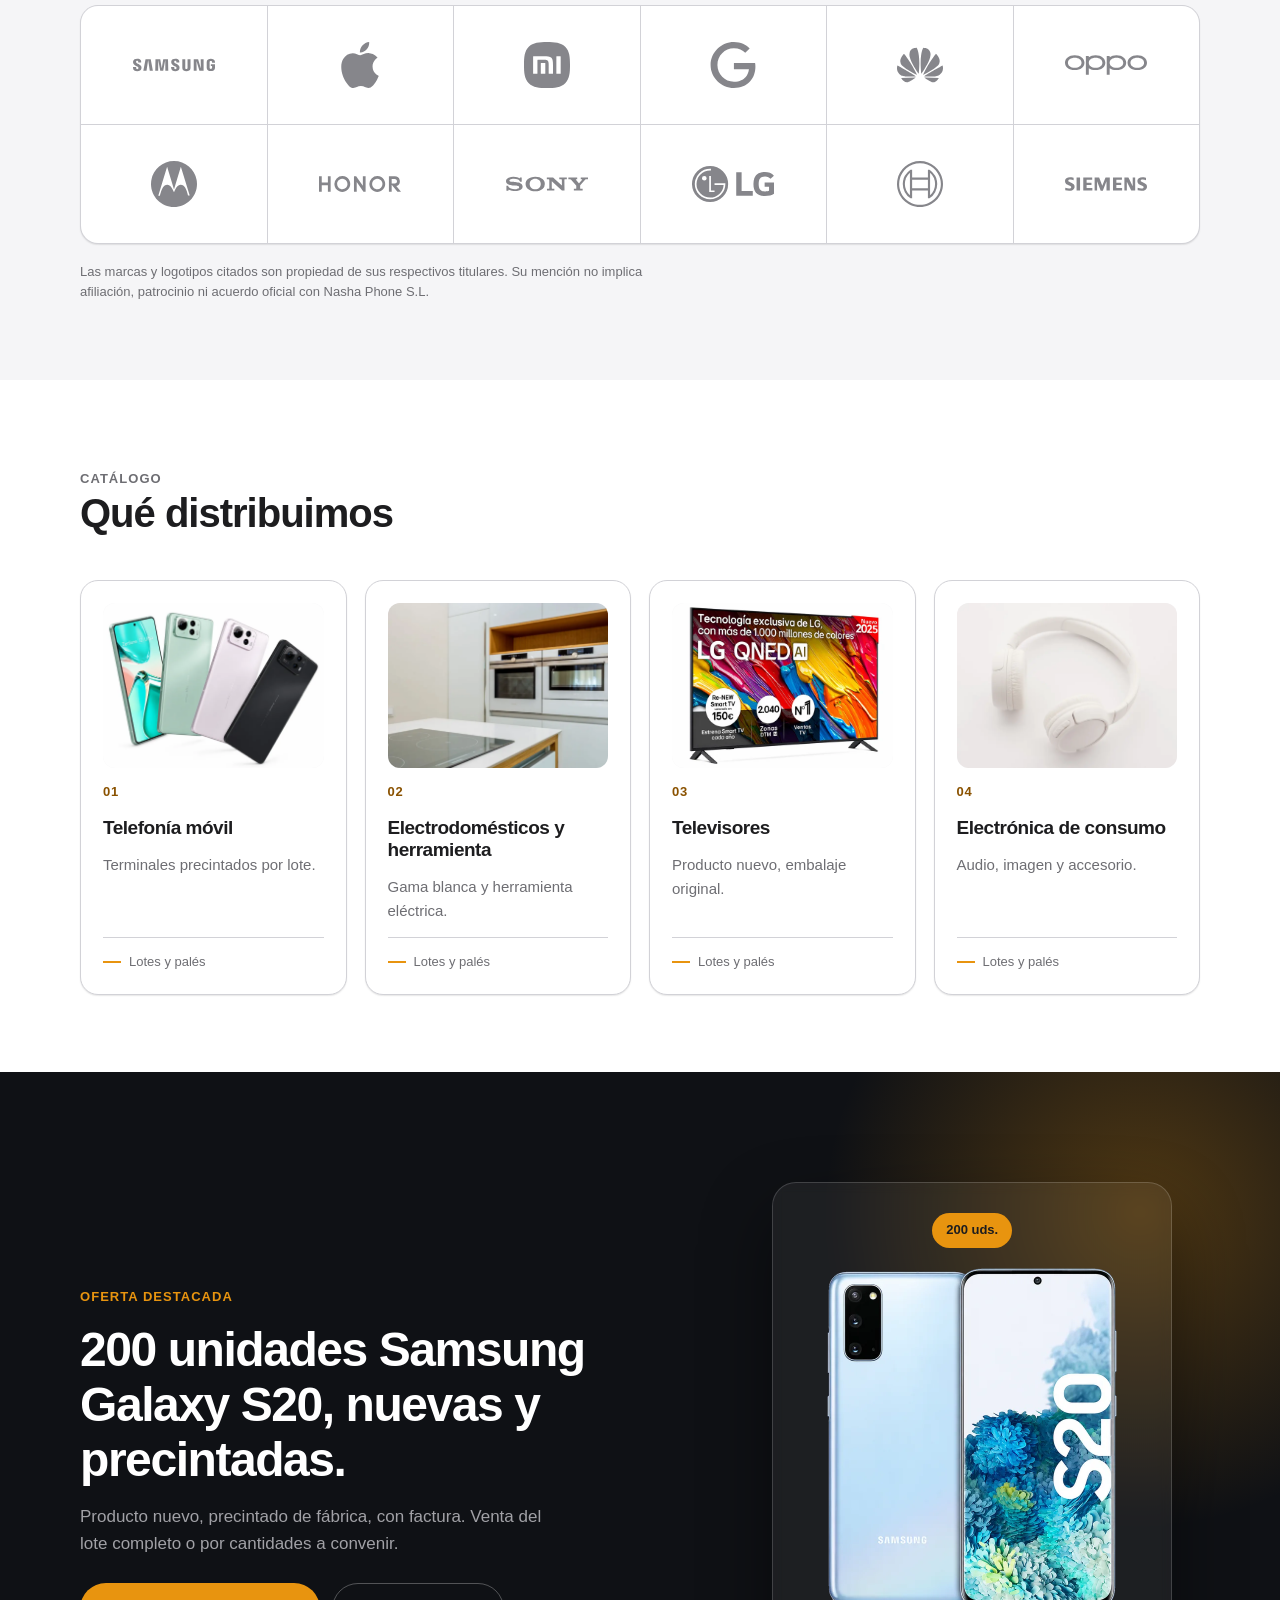
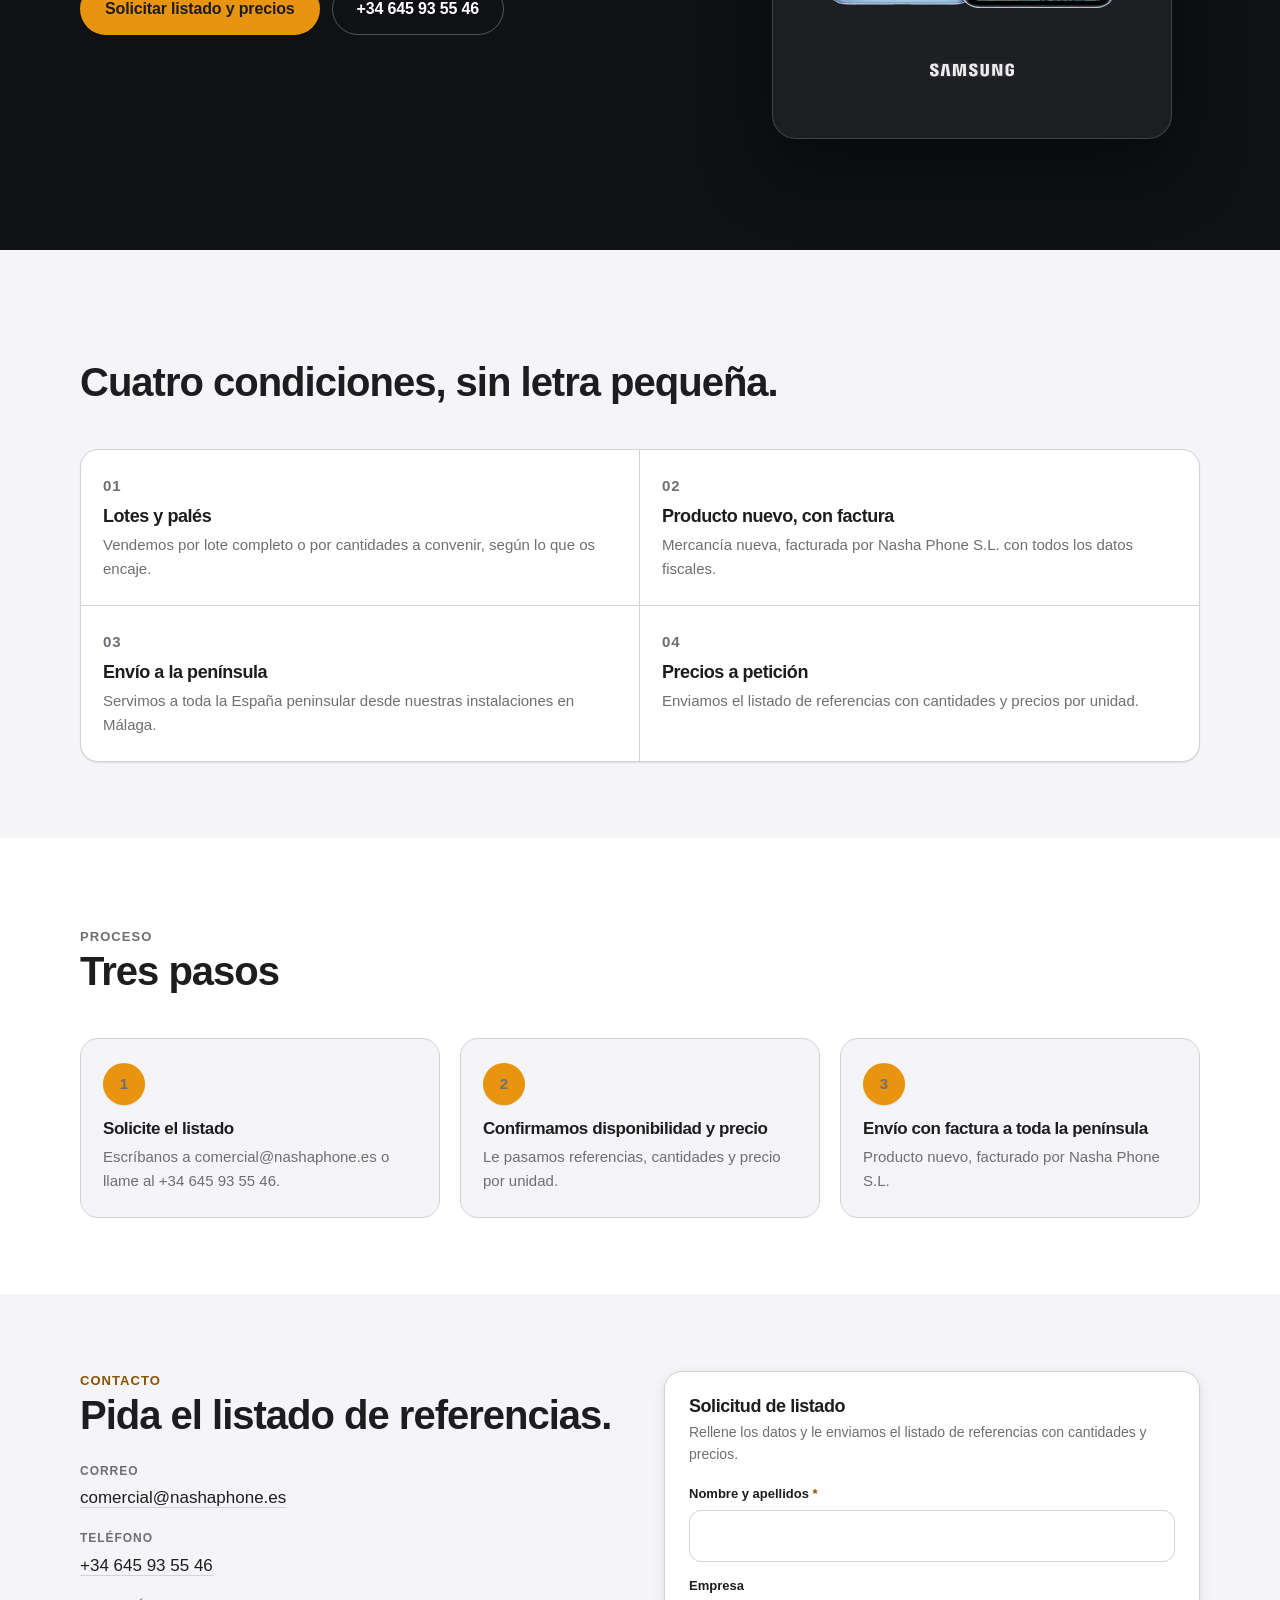
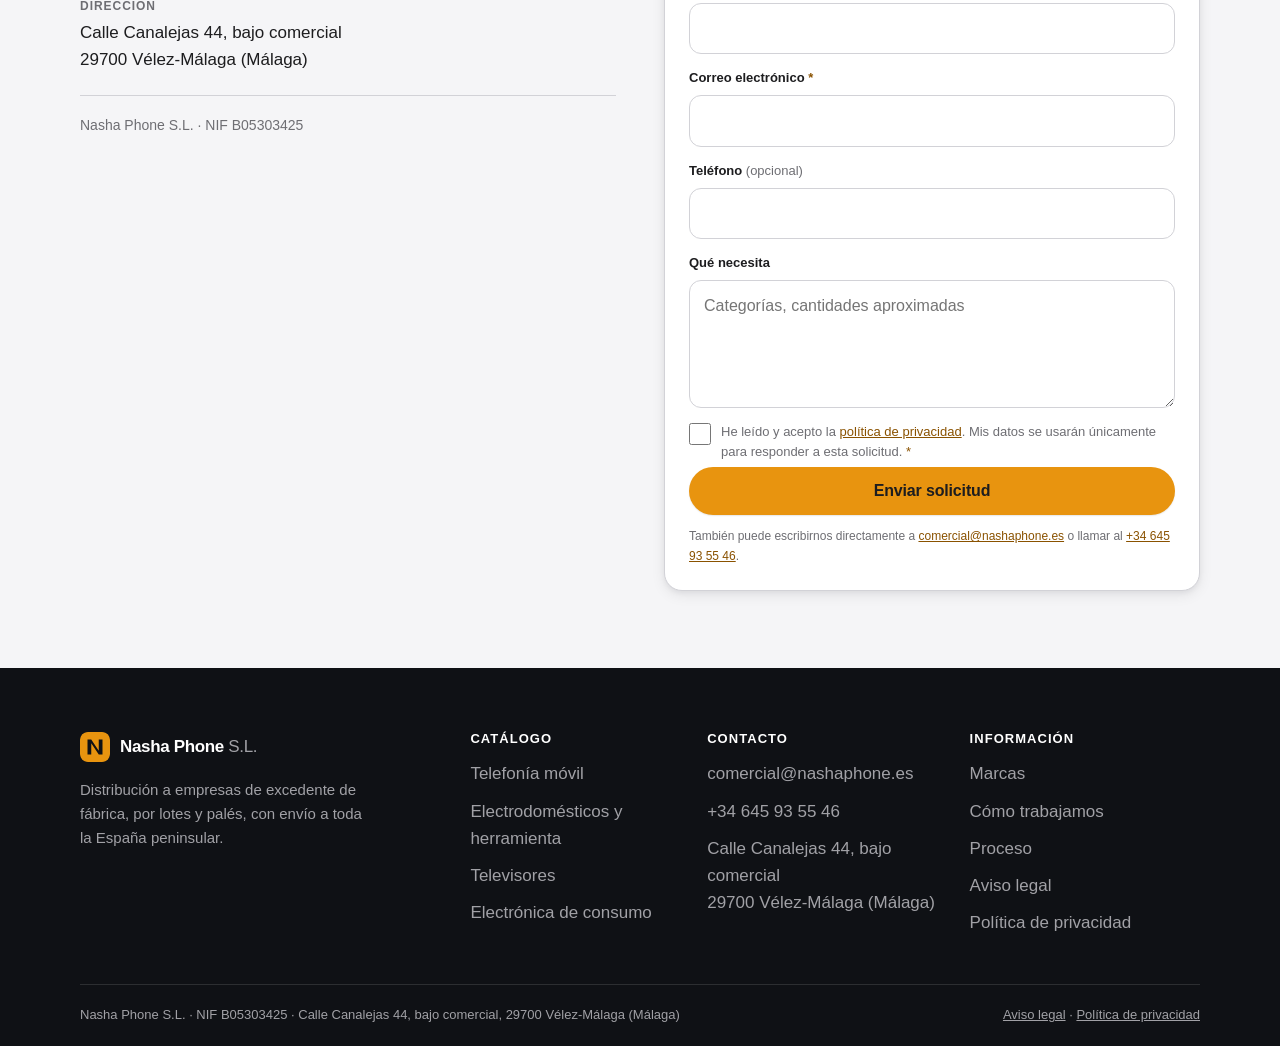
==== commit 5328bb4a: "Client photos in the hero and two catalogue cards, hero badge removed CHANGE 1 - the three hero card" ====
--- a/index.html
+++ b/index.html
@@ -26,26 +26,6 @@
 <body>
 
 <a class="skip-link" href="#main">Saltar al contenido</a>
-
-<svg class="sprite" aria-hidden="true" focusable="false"><defs>
-  <symbol id="dev-phone" viewBox="0 0 48 72">
-    <rect x="6" y="2" width="36" height="68" rx="7" fill="none" stroke="currentColor" stroke-width="3"/>
-    <rect x="18" y="7.5" width="12" height="2.5" rx="1.25" fill="currentColor"/>
-    <rect x="18" y="62" width="12" height="2.5" rx="1.25" fill="currentColor" opacity=".45"/>
-  </symbol>
-  <symbol id="dev-tv" viewBox="0 0 72 56">
-    <rect x="3" y="3" width="66" height="40" rx="4" fill="none" stroke="currentColor" stroke-width="3"/>
-    <path d="M29 46h14l3 6H26z" fill="currentColor"/>
-    <rect x="19" y="50" width="34" height="3" rx="1.5" fill="currentColor"/>
-  </symbol>
-  <symbol id="dev-washer" viewBox="0 0 56 72">
-    <rect x="4" y="3" width="48" height="66" rx="6" fill="none" stroke="currentColor" stroke-width="3"/>
-    <circle cx="28" cy="44" r="15" fill="none" stroke="currentColor" stroke-width="3"/>
-    <circle cx="28" cy="44" r="7" fill="currentColor" opacity=".22"/>
-    <rect x="11" y="12" width="17" height="3" rx="1.5" fill="currentColor"/>
-    <circle cx="43" cy="13.5" r="3" fill="currentColor"/>
-  </symbol>
-</defs></svg>
 
 <div class="utility">
   <div class="wrap utility__inner">
@@ -116,27 +96,43 @@
 
       <div class="hero__visual reveal" aria-hidden="true">
         <div class="pcard pcard--phone">
-          <div class="pcard__art"><svg viewBox="0 0 48 72"><use href="#dev-phone"/></svg></div>
+          <div class="pcard__art">
+            <picture>
+              <source type="image/webp" srcset="assets/img/hero-telefonia-600.webp">
+              <img src="assets/img/hero-telefonia.jpg" width="600" height="450"
+                   decoding="async" alt="Teléfonos móviles nuevos, vistos por delante y por detrás.">
+            </picture>
+          </div>
           <div class="pcard__foot">
             <span class="pcard__label">Telefonía</span>
-            <span class="pcard__logo"><svg class="brand-logo brand-logo--wide" viewBox="0 0 24 24" role="img" aria-label="Samsung"><title>Samsung</title><path d="M19.8166 10.2808l.0459 2.6934h-.023l-.7793-2.6934h-1.2837v3.3925h.8481l-.0458-2.785h.023l.8366 2.785h1.2264v-3.3925zm-16.149 0l-.6418 3.427h.9284l.4699-3.1175h.0229l.4585 3.1174h.9169l-.6304-3.4269zm5.1805 0l-.424 2.6132h-.023l-.424-2.6132H6.5788l-.0688 3.427h.8596l.023-3.0832h.0114l.573 3.0831h.8711l.5731-3.083h.023l.0228 3.083h.8596l-.0802-3.4269zm-7.2664 2.4527c.0343.0802.0229.1949.0114.2522-.0229.1146-.1031.2292-.3324.2292-.2177 0-.3438-.126-.3438-.3095v-.3323H0v.2636c0 .7679.6074.9971 1.2493.9971.6189 0 1.1346-.2178 1.2149-.7794.0458-.298.0114-.4928 0-.5616-.1605-.722-1.467-.9283-1.5588-1.3295-.0114-.0688-.0114-.1375 0-.1834.023-.1146.1032-.2292.3095-.2292.2063 0 .321.126.321.3095v.2063h.8595v-.2407c0-.745-.6762-.8596-1.1576-.8596-.6074 0-1.1117.2063-1.2034.7564-.023.149-.0344.2866.0114.4585.1376.7106 1.364.9169 1.5358 1.3524m11.152 0c.0343.0803.0228.1834.0114.2522-.023.1146-.1032.2292-.3324.2292-.2178 0-.3438-.126-.3438-.3095v-.3323h-.917v.2636c0 .7564.596.9857 1.2379.9857.6189 0 1.1232-.2063 1.2034-.7794.0459-.298.0115-.4814 0-.5616-.1375-.7106-1.4327-.9284-1.5243-1.318-.0115-.0688-.0115-.1376 0-.1835.0229-.1146.1031-.2292.3094-.2292.1948 0 .321.126.321.3095v.2063h.848v-.2407c0-.745-.6647-.8596-1.146-.8596-.6075 0-1.1004.1948-1.192.7564-.023.149-.023.2866.0114.4585.1376.7106 1.341.9054 1.513 1.3524m2.8882.4585c.2407 0 .3094-.1605.3323-.2522.0115-.0343.0115-.0917.0115-.126v-2.533h.871v2.4642c0 .0688 0 .1948-.0114.2292-.0573.6419-.5616.8482-1.192.8482-.6303 0-1.1346-.2063-1.192-.8482 0-.0344-.0114-.1604-.0114-.2292v-2.4642h.871v2.533c0 .0458 0 .0916.0115.126 0 .0917.0688.2522.3095.2522m7.1518-.0344c.2522 0 .3324-.1605.3553-.2522.0115-.0343.0115-.0917.0115-.126v-.4929h-.3553v-.5043H24v.917c0 .0687 0 .1145-.0115.2292-.0573.6303-.596.8481-1.2034.8481-.6075 0-1.1461-.2178-1.2034-.8481-.0115-.1147-.0115-.1605-.0115-.2293v-1.444c0-.0574.0115-.172.0115-.2293.0802-.6419.596-.8482 1.2034-.8482s1.1347.2063 1.2034.8482c.0115.1031.0115.2292.0115.2292v.1146h-.8596v-.1948s0-.0803-.0115-.1261c-.0114-.0802-.0802-.2521-.3438-.2521-.2521 0-.321.1604-.3438.2521-.0115.0458-.0115.1032-.0115.1605v1.5702c0 .0458 0 .0916.0115.126 0 .0917.0917.2522.3323.2522"/></svg></span>
           </div>
         </div>
         <div class="pcard pcard--tv">
-          <div class="pcard__art"><svg viewBox="0 0 72 56"><use href="#dev-tv"/></svg></div>
+          <div class="pcard__art">
+            <picture>
+              <source type="image/webp"
+                     srcset="assets/img/televisores-lg-600.webp 600w, assets/img/televisores-lg-900.webp 900w"
+                     sizes="(max-width: 899px) 170px, 250px">
+              <img src="assets/img/televisores-lg.jpg" width="600" height="450"
+                   decoding="async" alt="Televisor de pantalla plana, nuevo.">
+            </picture>
+          </div>
           <div class="pcard__foot">
             <span class="pcard__label">Televisores</span>
-            <span class="pcard__logo"><svg class="brand-logo brand-logo--wide" viewBox="0 0 24 24" role="img" aria-label="LG"><title>LG</title><path d="M14.522 14.078h3.27v1.33h-4.847v-6.83h1.577v5.5zm6.74-1.274h1.284v1.195c-.236.09-.698.18-1.137.18-1.42 0-1.893-.721-1.893-2.186 0-1.398.45-2.221 1.869-2.221.791 0 1.24.248 1.612.722l.982-.903c-.6-.855-1.646-1.114-2.629-1.114-2.208 0-3.368 1.205-3.368 3.504 0 2.288 1.047 3.528 3.358 3.528 1.06 0 2.096-.27 2.66-.665V11.53h-2.739v1.274zM5.291 6.709a5.29 5.29 0 1 1 0 10.582 5.291 5.291 0 1 1 0-10.582m3.16 8.457a4.445 4.445 0 0 0 1.31-3.161v-.242l-.22.001H6.596v.494h2.662l-.001.015a3.985 3.985 0 0 1-3.965 3.708 3.95 3.95 0 0 1-2.811-1.165 3.952 3.952 0 0 1-1.164-2.811c0-1.061.414-2.059 1.164-2.81a3.951 3.951 0 0 1 2.81-1.164l.252.003v-.495l-.251-.003a4.475 4.475 0 0 0-4.47 4.469c0 1.194.465 2.316 1.309 3.161a4.444 4.444 0 0 0 3.16 1.31 4.444 4.444 0 0 0 3.162-1.31m-2.91-1.297V9.644H5.04v4.72h1.556v-.495H5.543zm-1.265-3.552a.676.676 0 1 0-.675.674.676.676 0 0 0 .675-.674"/></svg></span>
           </div>
         </div>
         <div class="pcard pcard--appliance">
-          <div class="pcard__art"><svg viewBox="0 0 56 72"><use href="#dev-washer"/></svg></div>
+          <div class="pcard__art">
+            <picture>
+              <source type="image/webp" srcset="assets/img/hero-electro-600.webp">
+              <img src="assets/img/hero-electro.jpg" width="600" height="450"
+                   decoding="async" alt="Robot aspirador con su base y sus accesorios.">
+            </picture>
+          </div>
           <div class="pcard__foot">
             <span class="pcard__label">Electrodomésticos</span>
-            <span class="pcard__logo"><svg class="brand-logo" viewBox="0 0 24 24" role="img" aria-label="Bosch"><title>Bosch</title><path d="M12 0C5.373 0 0 5.373 0 12s5.373 12 12 12 12-5.373 12-12C23.996 5.374 18.626.004 12 0zm0 22.88C5.991 22.88 1.12 18.009 1.12 12S5.991 1.12 12 1.12 22.88 5.991 22.88 12c-.006 6.006-4.874 10.874-10.88 10.88zm4.954-18.374h-.821v4.108h-8.24V4.506h-.847a8.978 8.978 0 0 0 0 14.988h.846v-4.108h8.24v4.108h.822a8.978 8.978 0 0 0 0-14.988zM6.747 17.876a7.86 7.86 0 0 1 0-11.752v11.752zm9.386-3.635h-8.24V9.734h8.24v4.507zm1.12 3.61V6.124a7.882 7.882 0 0 1 0 11.727z"/></svg></span>
-          </div>
-        </div>
-        <span class="hero__badge">200 uds. precintadas</span>
+          </div>
+        </div>
       </div>
     </div>
   </section>
@@ -219,10 +215,10 @@
         <article class="card reveal">
           <div class="card__art">
             <picture>
-              <source srcset="assets/img/telefonia.webp" type="image/webp">
-              <img src="assets/img/telefonia.jpg" width="900" height="675"
+              <source srcset="assets/img/cat-telefonia-900.webp" type="image/webp">
+              <img src="assets/img/cat-telefonia.jpg" width="900" height="675"
                    loading="lazy" decoding="async"
-                   alt="Teléfono móvil nuevo, con la pantalla en blanco, sobre un fondo neutro.">
+                   alt="Teléfonos móviles nuevos en varios colores, vistos por delante y por detrás.">
             </picture>
           </div>
           <p class="card__num">01</p>
@@ -249,10 +245,12 @@
         <article class="card reveal">
           <div class="card__art">
             <picture>
-              <source srcset="assets/img/televisores.webp" type="image/webp">
-              <img src="assets/img/televisores.jpg" width="900" height="675"
+              <source type="image/webp"
+                      srcset="assets/img/televisores-lg-600.webp 600w, assets/img/televisores-lg-900.webp 900w"
+                      sizes="(max-width: 599px) 90vw, (max-width: 1099px) 45vw, 300px">
+              <img src="assets/img/televisores-lg.jpg" width="900" height="675"
                    loading="lazy" decoding="async"
-                   alt="Televisor de pantalla plana apagado, montado en una pared clara.">
+                   alt="Televisor de pantalla plana, nuevo.">
             </picture>
           </div>
           <p class="card__num">03</p>
--- a/styles.css
+++ b/styles.css
@@ -53,7 +53,6 @@
 :focus-visible { outline: 3px solid var(--accent); outline-offset: 2px; border-radius: 4px; }
 
 .wrap { width: 100%; max-width: var(--wrap); margin-inline: auto; padding-inline: var(--gutter); }
-.sprite { position: absolute; width: 0; height: 0; overflow: hidden; }
 
 .skip-link {
   position: absolute; left: -9999px; top: 0; z-index: 200;
@@ -190,28 +189,26 @@
   border-radius: var(--radius); box-shadow: var(--shadow-lg);
   padding: 14px; display: flex; flex-direction: column; gap: 10px;
 }
-.pcard__art { display: grid; place-items: center; background: var(--surface); border-radius: var(--radius-sm); padding: 14px 8px; }
-.pcard__art svg { width: 100%; height: auto; max-height: 92px; color: var(--text); opacity: .88; }
-.pcard__foot { display: flex; align-items: center; justify-content: space-between; gap: 8px; }
+.pcard__art {
+  background: var(--surface); border-radius: var(--radius-sm);
+  overflow: hidden; aspect-ratio: 4 / 3;
+}
+.pcard__art img { width: 100%; height: 100%; object-fit: cover; }
+.pcard__foot { display: flex; align-items: center; gap: 8px; }
 .pcard__label { font-size: .75rem; font-weight: 600; color: var(--muted); letter-spacing: .01em; }
-.pcard__logo { display: grid; place-items: center; flex: none; }
-.pcard__logo .brand-logo { height: 26px; fill: var(--logo-grey); }
-.pcard__logo .brand-logo--wide { height: 46px; }
-
+
+/* Stacking matters now that the cards carry photographs and a caption: each
+   card's label sits bottom-left, so the television card is on top and the
+   others are only ever overlapped on their right-hand side, where the
+   footer is empty. */
 .pcard--phone     { width: 51%; left: 0;    top: 0;     z-index: 3; animation: floatA 7s ease-in-out infinite; }
-.pcard--tv        { width: 58%; right: 0;   top: 23%;   z-index: 2; animation: floatB 9s ease-in-out infinite; }
+.pcard--tv        { width: 58%; right: 0;   top: 23%;   z-index: 5; animation: floatB 9s ease-in-out infinite; }
 .pcard--appliance { width: 50%; left: 4%;   bottom: 0;  z-index: 4; animation: floatC 8s ease-in-out infinite; }
 
 @keyframes floatA { 0%,100% { transform: rotate(-3deg) translateY(0); } 50% { transform: rotate(-3deg) translateY(-12px); } }
 @keyframes floatB { 0%,100% { transform: rotate(2.5deg) translateY(0); } 50% { transform: rotate(2.5deg) translateY(-14px); } }
 @keyframes floatC { 0%,100% { transform: rotate(-1.5deg) translateY(0); } 50% { transform: rotate(-1.5deg) translateY(-9px); } }
 
-.hero__badge {
-  position: absolute; right: 4%; bottom: 24%; z-index: 5;
-  background: var(--accent); color: var(--text);
-  border-radius: 999px; padding: 9px 15px; font-size: .8125rem; font-weight: 700;
-  box-shadow: var(--shadow-md); white-space: nowrap;
-}
 
 /* Below 600px the absolute overlap starts hiding the card labels and the
    brand logos, so the composition becomes a 2x2 grid: three cards plus the
@@ -223,12 +220,8 @@
   }
   .hero__visual::before { display: none; }
   .pcard { position: static; width: auto; inset: auto; min-width: 0; }
-  .pcard__art svg { max-height: 76px; }
-  .hero__badge {
-    position: static; align-self: center; justify-self: center;
-    text-align: center; white-space: normal;   /* nowrap would widen the track */
+  .pcard--appliance { grid-column: 1 / -1; justify-self: center; width: calc(50% - 7px); }
   }
-}
 
 /* ---------- company identity card ----------
    Reads as a document extract, not a marketing panel: hairline-separated
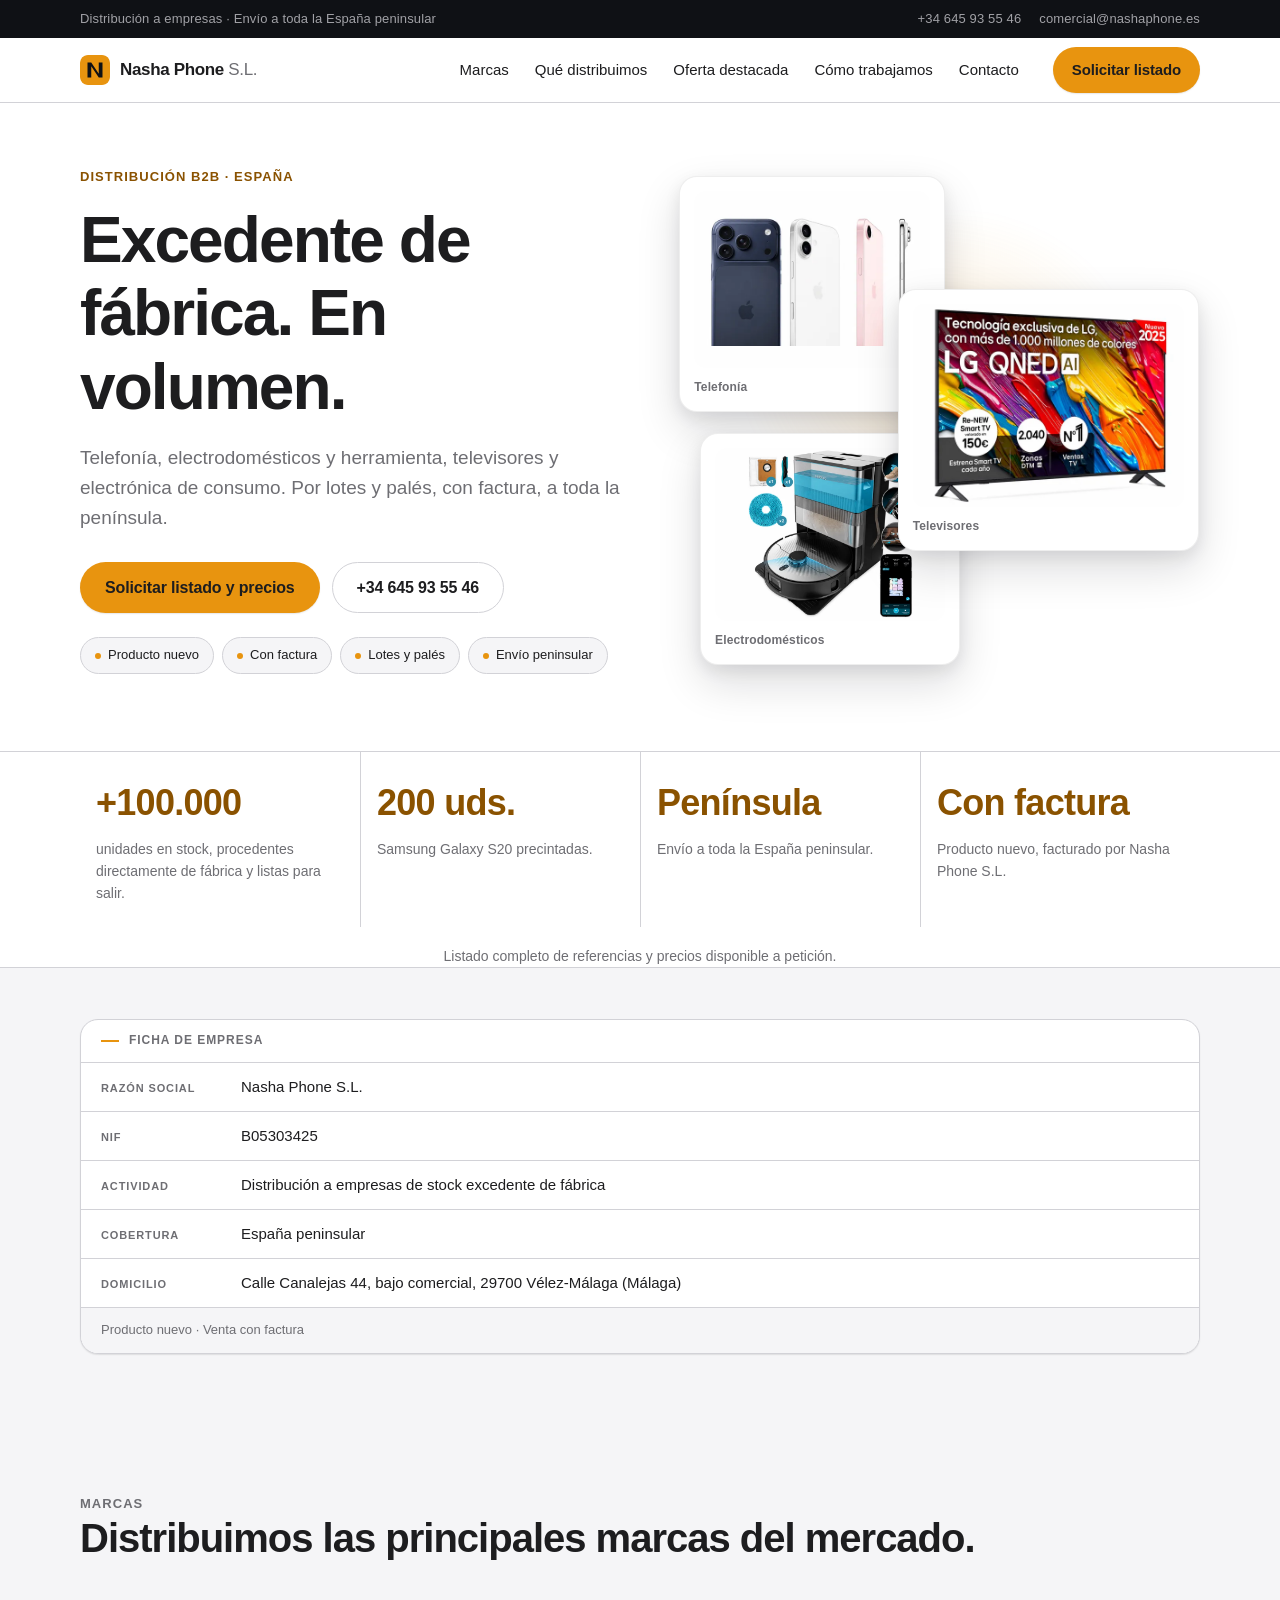
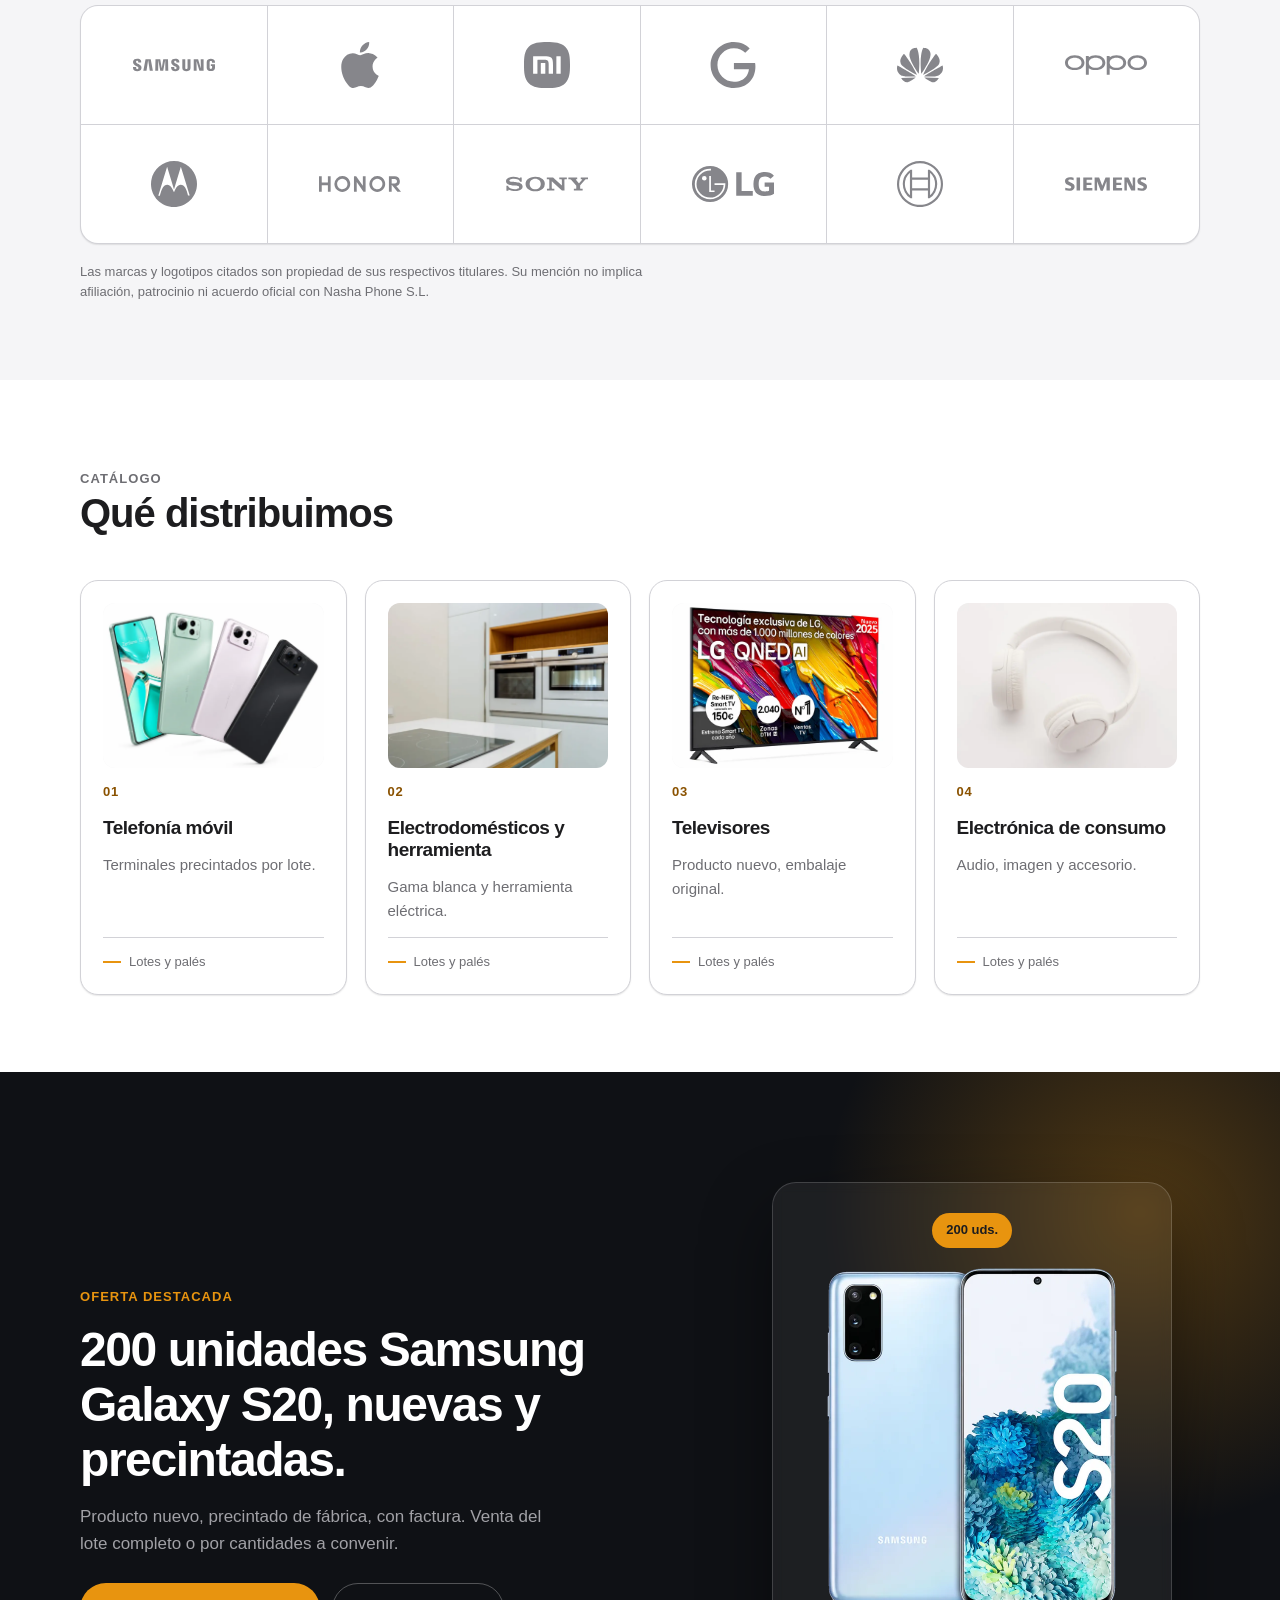
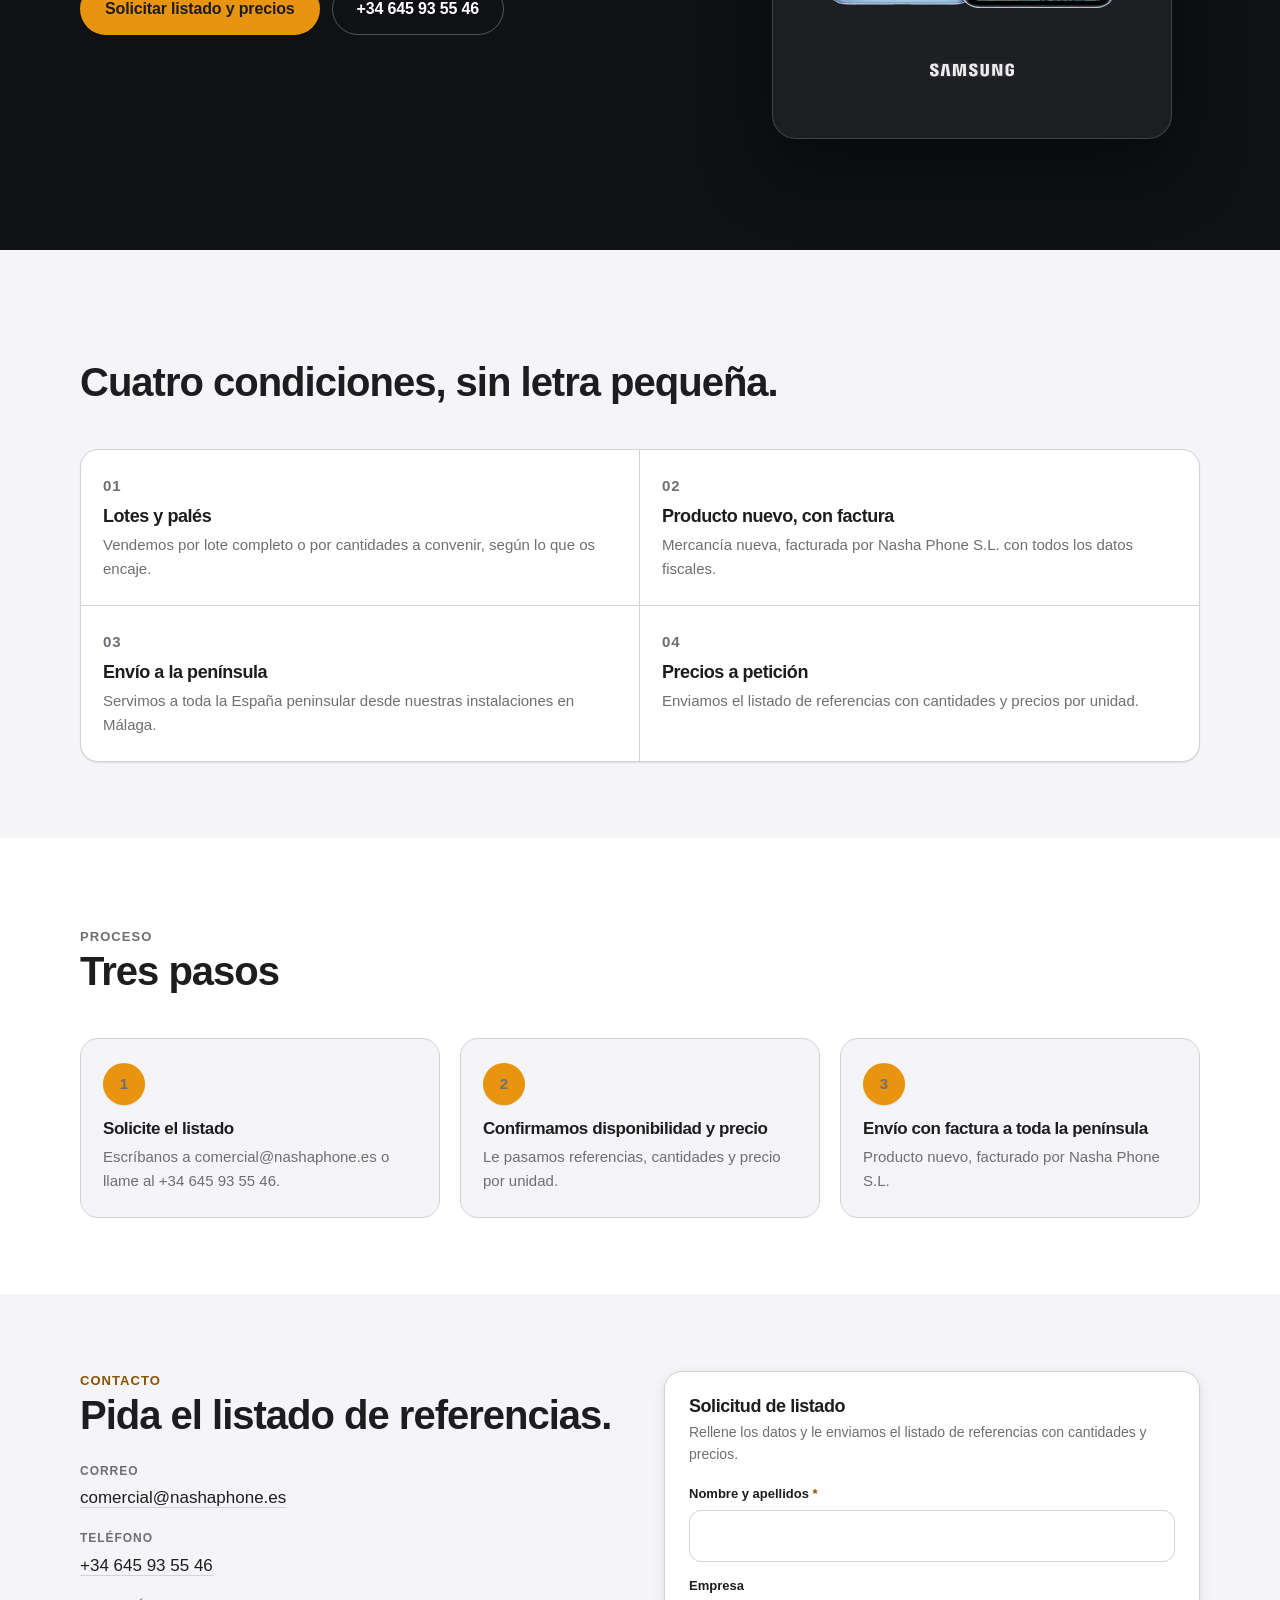
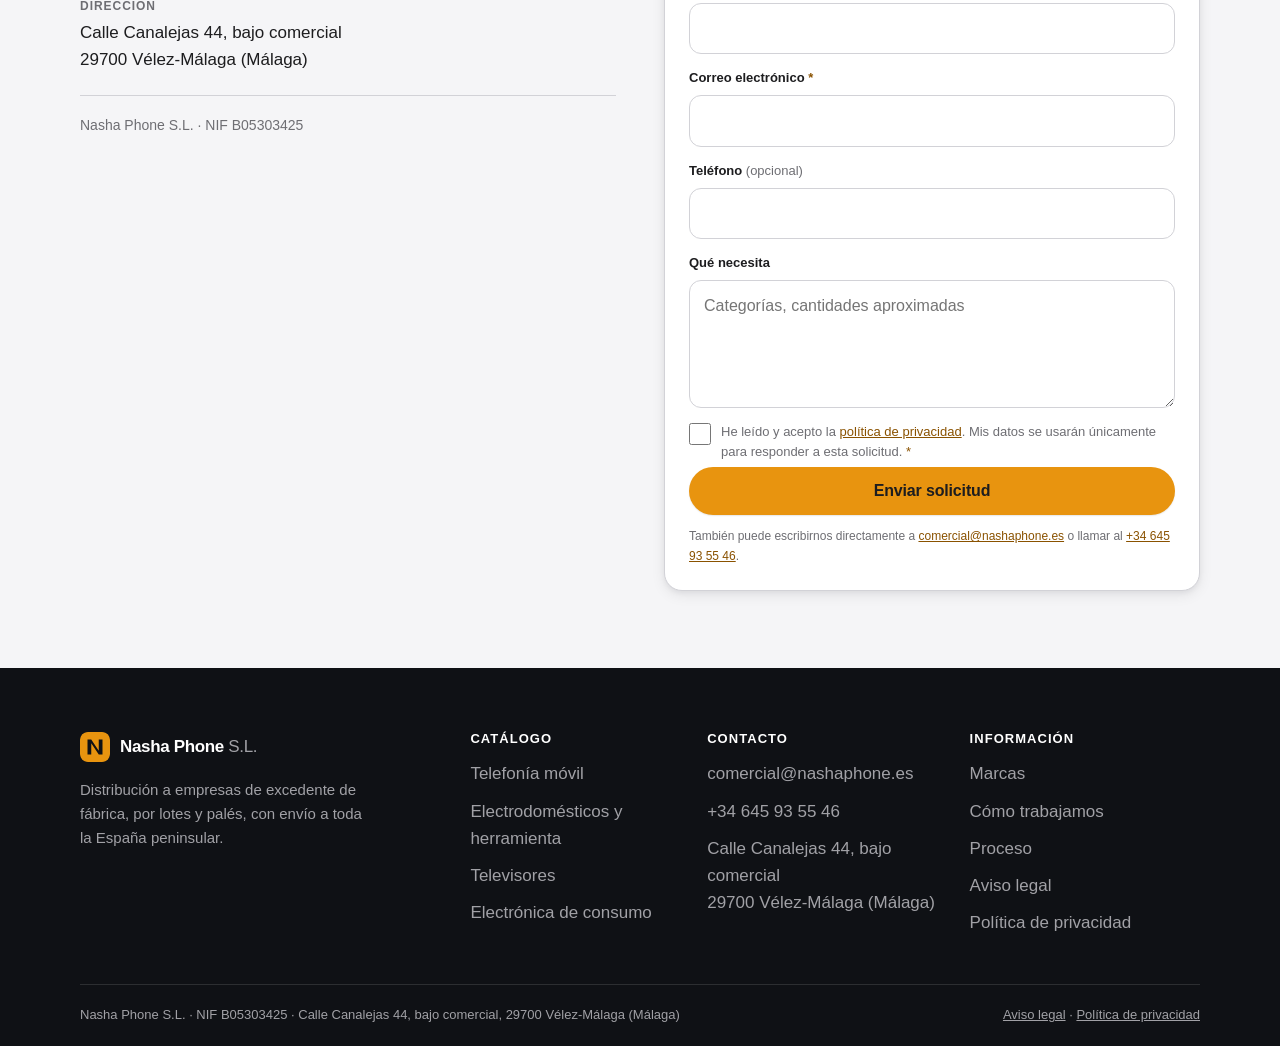
==== commit 1a49b549: "Show the whole product in the three hero cards Z reported the telefonia and electrodomesticos photos" ====
--- a/index.html
+++ b/index.html
@@ -99,7 +99,7 @@
           <div class="pcard__art">
             <picture>
               <source type="image/webp" srcset="assets/img/hero-telefonia-600.webp">
-              <img src="assets/img/hero-telefonia.jpg" width="600" height="450"
+              <img src="assets/img/hero-telefonia.jpg" width="600" height="338"
                    decoding="async" alt="Teléfonos móviles nuevos, vistos por delante y por detrás.">
             </picture>
           </div>
@@ -125,7 +125,7 @@
           <div class="pcard__art">
             <picture>
               <source type="image/webp" srcset="assets/img/hero-electro-600.webp">
-              <img src="assets/img/hero-electro.jpg" width="600" height="450"
+              <img src="assets/img/hero-electro.jpg" width="600" height="600"
                    decoding="async" alt="Robot aspirador con su base y sus accesorios.">
             </picture>
           </div>
--- a/styles.css
+++ b/styles.css
@@ -189,11 +189,16 @@
   border-radius: var(--radius); box-shadow: var(--shadow-lg);
   padding: 14px; display: flex; flex-direction: column; gap: 10px;
 }
+/* The three hero photographs have different native ratios (16:9, 1:1 and
+   4:3), so `cover` was throwing away a quarter of two of them. `contain`
+   shows the whole product, and the art field is set to #FEFEFE — sampled
+   from the photographs' own background — so the letterboxing is invisible
+   and the product reads as floating on the card. */
 .pcard__art {
-  background: var(--surface); border-radius: var(--radius-sm);
+  background: #FEFEFE; border-radius: var(--radius-sm);
   overflow: hidden; aspect-ratio: 4 / 3;
 }
-.pcard__art img { width: 100%; height: 100%; object-fit: cover; }
+.pcard__art img { width: 100%; height: 100%; object-fit: contain; }
 .pcard__foot { display: flex; align-items: center; gap: 8px; }
 .pcard__label { font-size: .75rem; font-weight: 600; color: var(--muted); letter-spacing: .01em; }
 
